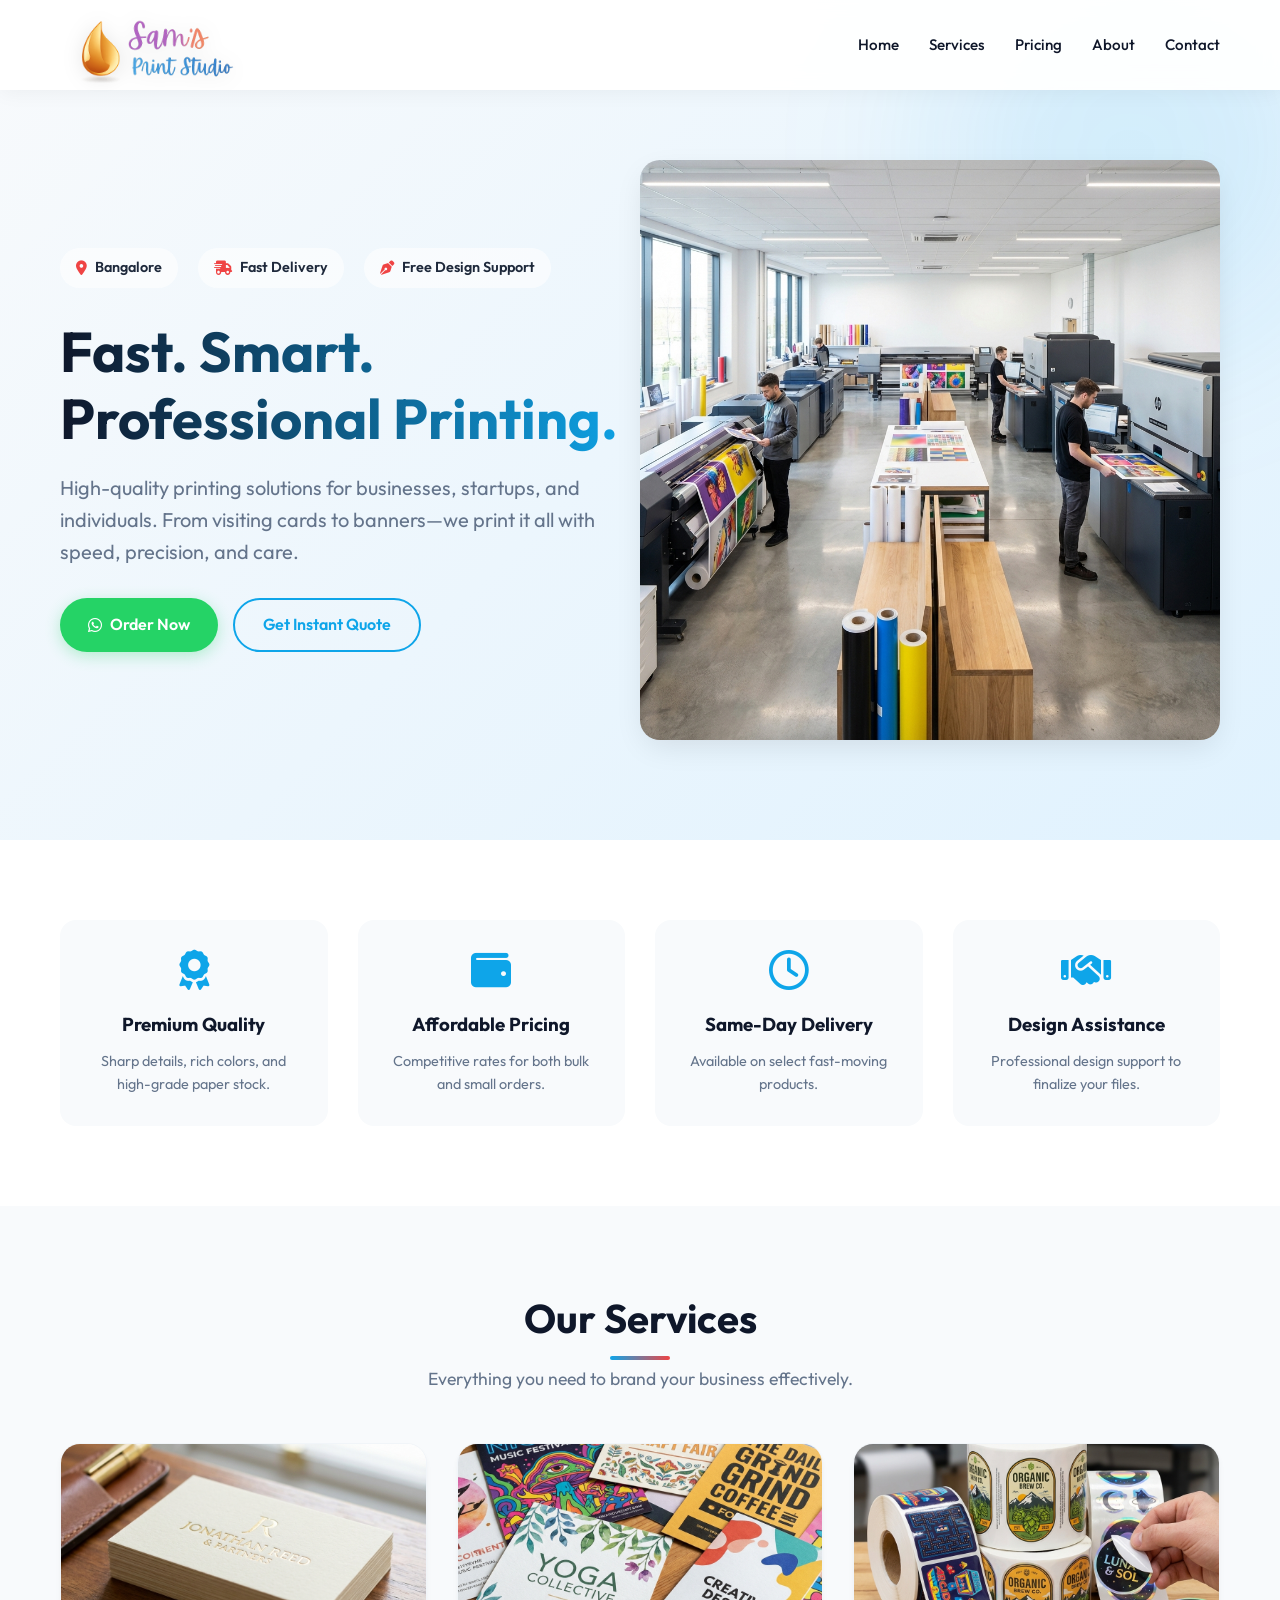
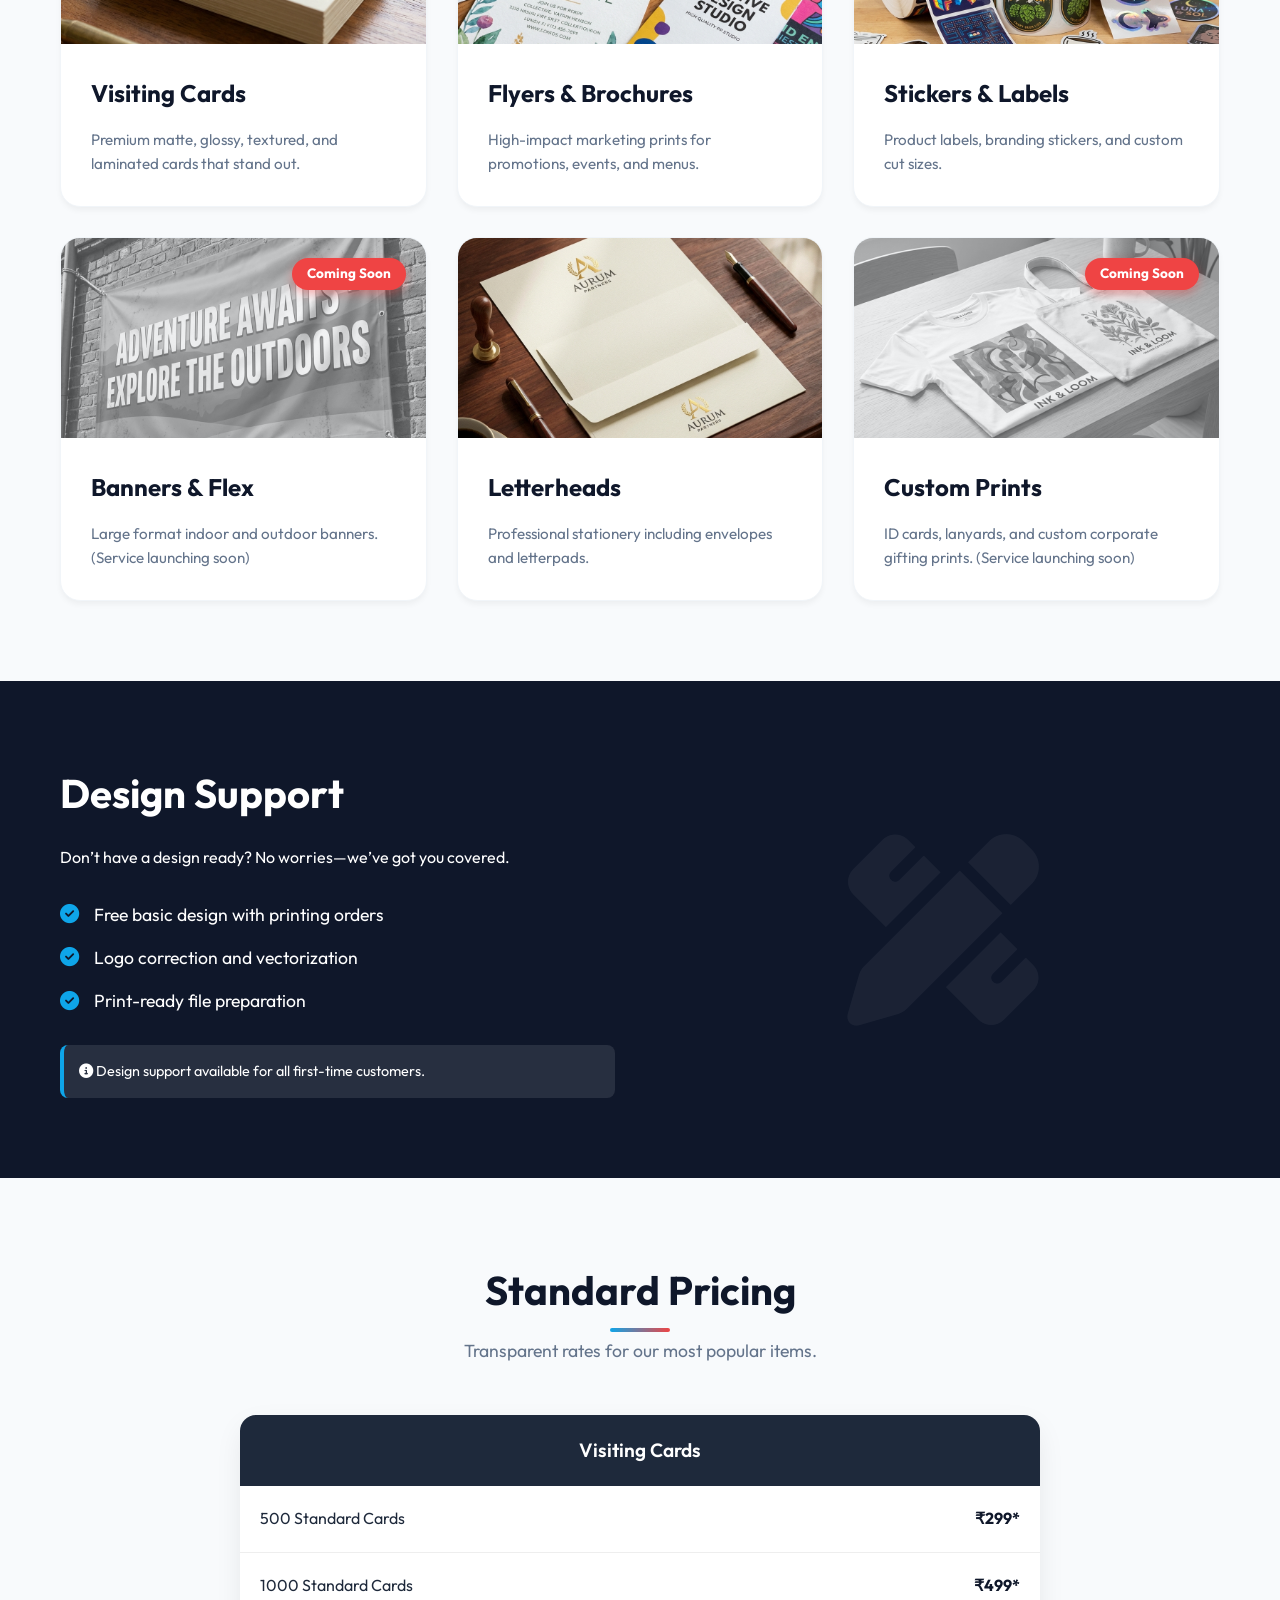
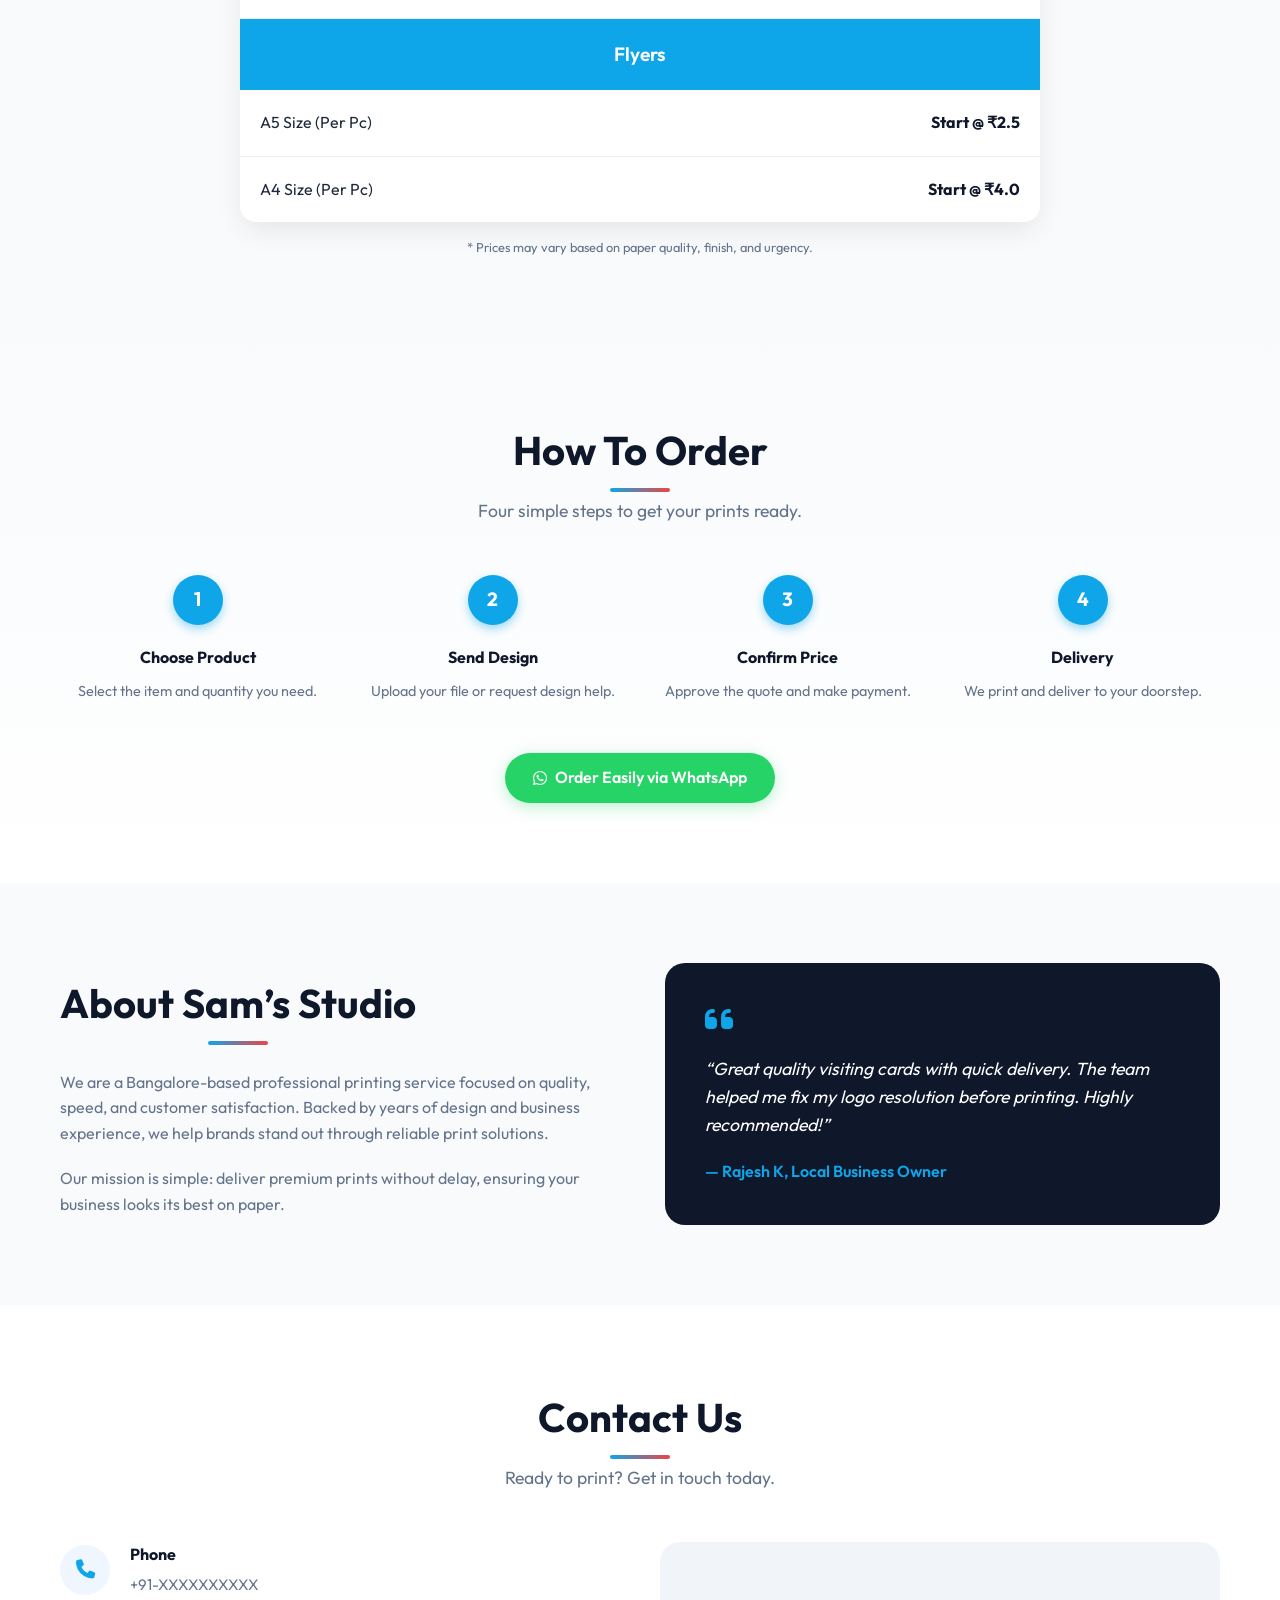
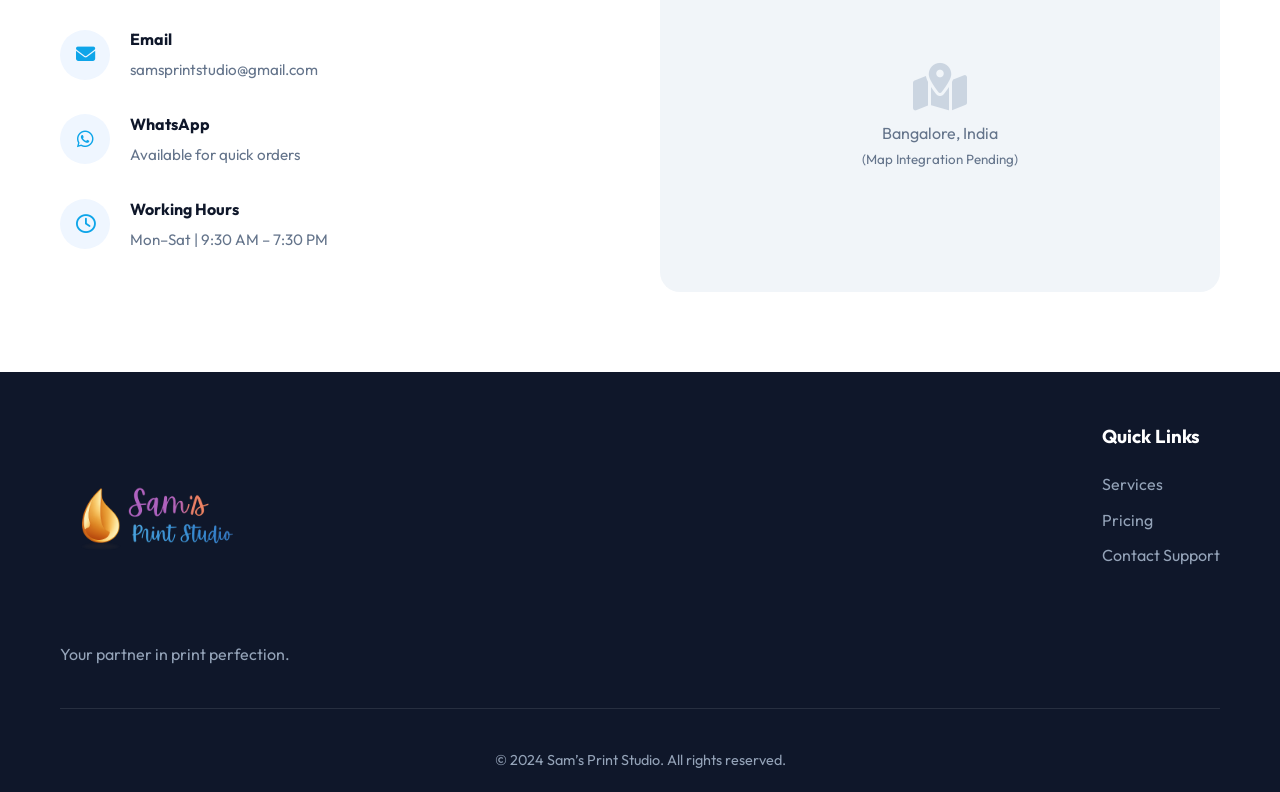
==== index.html @ f48fc070 "Update coming soon services" ====
<!DOCTYPE html>
<html lang="en">

<head>
    <meta charset="UTF-8">
    <meta name="viewport" content="width=device-width, initial-scale=1.0">
    <meta name="description"
        content="Sam’s Print Studio - High-quality printing solutions in Bangalore. Visiting cards, brochures, banners, stickers, and more. Fast delivery and free design support.">
    <meta name="keywords"
        content="Printing services in Bangalore, Visiting card printing Bangalore, Digital printing near me, Custom printing Bangalore, Sam’s Print Studio">
    <meta name="author" content="Sam's Print Studio">
    <title>Sam’s Print Studio | Professional Printing Services in Bangalore</title>

    <!-- Google Fonts -->
    <link rel="preconnect" href="https://fonts.googleapis.com">
    <link rel="preconnect" href="https://fonts.gstatic.com" crossorigin>
    <link href="https://fonts.googleapis.com/css2?family=Outfit:wght@300;400;500;600;700;800&display=swap"
        rel="stylesheet">

    <!-- Font Awesome -->
    <link rel="stylesheet" href="https://cdnjs.cloudflare.com/ajax/libs/font-awesome/6.4.0/css/all.min.css">

    <style>
        :root {
            --primary: #0f172a;
            /* Deep Navy */
            --accent: #0ea5e9;
            /* Bright Blue */
            --accent-hot: #ef4444;
            /* Red/Orange for hot actions */
            --text-dark: #1e293b;
            --text-light: #64748b;
            --bg-light: #f8fafc;
            --bg-white: #ffffff;
            --card-shadow: 0 10px 30px -5px rgba(0, 0, 0, 0.1);
            --transition: all 0.3s ease;
        }

        * {
            margin: 0;
            padding: 0;
            box-sizing: border-box;
            font-family: 'Outfit', sans-serif;
            scroll-behavior: smooth;
        }

        body {
            background-color: var(--bg-light);
            color: var(--text-dark);
            line-height: 1.6;
            overflow-x: hidden;
        }

        a {
            text-decoration: none;
            color: inherit;
        }

        ul {
            list-style: none;
        }

        /* Utilities */
        .container {
            max-width: 1200px;
            margin: 0 auto;
            padding: 0 20px;
        }

        .section-padding {
            padding: 80px 0;
        }

        .section-title {
            text-align: center;
            margin-bottom: 50px;
        }

        .section-title h2 {
            font-size: 2.5rem;
            font-weight: 700;
            color: var(--primary);
            margin-bottom: 15px;
            position: relative;
            display: inline-block;
        }

        .section-title h2::after {
            content: '';
            position: absolute;
            bottom: -10px;
            left: 50%;
            transform: translateX(-50%);
            width: 60px;
            height: 4px;
            background: linear-gradient(90deg, var(--accent), var(--accent-hot));
            border-radius: 2px;
        }

        .section-title p {
            color: var(--text-light);
            font-size: 1.1rem;
            max-width: 600px;
            margin: 0 auto;
        }

        .btn {
            display: inline-block;
            padding: 12px 28px;
            border-radius: 50px;
            font-weight: 600;
            cursor: pointer;
            transition: var(--transition);
            border: none;
            font-size: 1rem;
        }

        .btn-primary {
            background: var(--accent);
            color: white;
            box-shadow: 0 4px 15px rgba(14, 165, 233, 0.3);
        }

        .btn-primary:hover {
            transform: translateY(-2px);
            box-shadow: 0 8px 25px rgba(14, 165, 233, 0.4);
            background: #0284c7;
        }

        .btn-whatsapp {
            background: #25D366;
            color: white;
            box-shadow: 0 4px 15px rgba(37, 211, 102, 0.3);
            display: inline-flex;
            align-items: center;
            gap: 8px;
        }

        .btn-whatsapp:hover {
            transform: translateY(-2px);
            box-shadow: 0 8px 25px rgba(37, 211, 102, 0.4);
            background: #20bd5a;
        }

        .btn-outline {
            border: 2px solid var(--accent);
            color: var(--accent);
            background: transparent;
        }

        .btn-outline:hover {
            background: var(--accent);
            color: white;
        }

        /* Header */
        header {
            background: rgba(255, 255, 255, 0.95);
            backdrop-filter: blur(10px);
            position: fixed;
            top: 0;
            width: 100%;
            z-index: 1000;
            box-shadow: 0 2px 20px rgba(0, 0, 0, 0.05);
            transition: var(--transition);
        }

        nav {
            display: flex;
            justify-content: space-between;
            align-items: center;
            height: 90px;
            padding: 0;
            position: relative;
        }

        .logo {
            display: flex;
            align-items: center;
            gap: 8px;
            position: relative;
            width: 300px;
            /* Reserve space for the large logo */
            height: 200%;
        }

        .logo img {
            height: 200px;
            width: auto;
            position: absolute;
            top: 0;
            left: 0;
            filter: drop-shadow(0 2px 10px rgba(0, 0, 0, 0.1));
        }

        .nav-links {
            display: flex;
            gap: 30px;
        }

        .nav-links a {
            font-weight: 500;
            color: var(--primary);
            transition: var(--transition);
            font-size: 0.95rem;
        }

        .nav-links a:hover {
            color: var(--accent);
        }

        .mobile-toggle {
            display: none;
            font-size: 1.5rem;
            color: var(--primary);
            cursor: pointer;
        }

        /* Hero Section */
        .hero {
            padding: 160px 0 100px;
            background: linear-gradient(135deg, #f8fafc 0%, #e0f2fe 100%);
            position: relative;
            overflow: hidden;
        }

        .hero::before {
            content: '';
            position: absolute;
            top: -50px;
            right: -50px;
            width: 400px;
            height: 400px;
            background: rgba(14, 165, 233, 0.1);
            border-radius: 50%;
            filter: blur(80px);
            z-index: 0;
        }

        .hero-content {
            display: flex;
            align-items: center;
            justify-content: space-between;
            position: relative;
            z-index: 1;
        }

        .hero-text {
            flex: 1;
            max-width: 600px;
        }

        .hero h1 {
            font-size: 3.5rem;
            line-height: 1.2;
            margin-bottom: 20px;
            background: linear-gradient(90deg, var(--primary), var(--accent));
            background-clip: text;
            -webkit-background-clip: text;
            -webkit-text-fill-color: transparent;
        }

        .hero p {
            font-size: 1.25rem;
            color: var(--text-light);
            margin-bottom: 30px;
        }

        .info-strip {
            display: flex;
            gap: 20px;
            margin-bottom: 30px;
            flex-wrap: wrap;
        }

        .info-item {
            display: flex;
            align-items: center;
            gap: 8px;
            font-size: 0.9rem;
            font-weight: 600;
            color: var(--text-dark);
            background: rgba(255, 255, 255, 0.6);
            padding: 8px 16px;
            border-radius: 20px;
        }

        .info-item i {
            color: var(--accent-hot);
        }

        .hero-buttons {
            display: flex;
            gap: 15px;
            flex-wrap: wrap;
        }

        .hero-image {
            flex: 1;
            display: flex;
            justify-content: center;
            position: relative;
        }

        .hero-img-fluid {
            max-width: 100%;
            height: auto;
            border-radius: 20px;
            box-shadow: var(--card-shadow);
        }



        /* Why Choose Us */
        .features {
            background: var(--bg-white);
        }

        .features-grid {
            display: flex;
            justify-content: space-around;
            flex-wrap: wrap;
            gap: 30px;
            text-align: center;
        }

        .feature-item {
            flex: 1;
            min-width: 200px;
            padding: 30px;
            border-radius: 16px;
            background: var(--bg-light);
            transition: var(--transition);
        }

        .feature-item:hover {
            transform: translateY(-5px);
            box-shadow: var(--card-shadow);
            background: white;
        }

        .feature-icon {
            font-size: 2.5rem;
            color: var(--accent);
            margin-bottom: 20px;
        }

        .feature-item h3 {
            margin-bottom: 10px;
            color: var(--primary);
        }

        .feature-item p {
            font-size: 0.9rem;
            color: var(--text-light);
        }

        /* Services */
        .services-grid {
            display: grid;
            grid-template-columns: repeat(auto-fit, minmax(300px, 1fr));
            gap: 30px;
        }

        .service-card {
            background: var(--bg-white);
            border-radius: 20px;
            overflow: hidden;
            box-shadow: 0 4px 6px -1px rgba(0, 0, 0, 0.05);
            transition: var(--transition);
            border: 1px solid #f1f5f9;
            height: 100%;
            display: flex;
            flex-direction: column;
            position: relative;
        }

        .coming-soon-badge {
            position: absolute;
            top: 20px;
            right: 20px;
            background: var(--accent-hot);
            color: white;
            padding: 5px 15px;
            border-radius: 20px;
            font-size: 0.85rem;
            font-weight: 700;
            z-index: 10;
            box-shadow: 0 4px 10px rgba(239, 68, 68, 0.4);
        }

        .service-card:hover {
            transform: translateY(-10px);
            box-shadow: var(--card-shadow);
            border-color: var(--accent);
        }

        .service-icon-box {
            height: 200px;
            /* Increased height for images */
            background: #f1f5f9;
            overflow: hidden;
            position: relative;
        }

        .service-icon-box img {
            width: 100%;
            height: 100%;
            object-fit: cover;
            transition: transform 0.5s ease;
        }

        .service-card:hover .service-icon-box img {
            transform: scale(1.1);
        }

        .service-icon-box::after {
            display: none;
        }

        .service-content {
            padding: 30px;
            flex-grow: 1;
        }

        .service-content h3 {
            font-size: 1.5rem;
            margin-bottom: 15px;
            color: var(--primary);
        }

        .service-content p {
            color: var(--text-light);
            font-size: 0.95rem;
        }

        /* Design Support */
        .design-support {
            background: var(--primary);
            color: white;
            position: relative;
            overflow: hidden;
        }

        .design-wrapper {
            display: flex;
            align-items: center;
            gap: 50px;
            position: relative;
            z-index: 1;
        }

        .design-text {
            flex: 1;
        }

        .design-text h2 {
            font-size: 2.5rem;
            margin-bottom: 20px;
        }

        .design-bullets {
            margin: 30px 0;
        }

        .design-bullets li {
            margin-bottom: 15px;
            display: flex;
            align-items: center;
            gap: 15px;
            font-size: 1.1rem;
        }

        .design-bullets i {
            color: var(--accent);
            font-size: 1.2rem;
        }

        .design-note {
            background: rgba(255, 255, 255, 0.1);
            padding: 15px;
            border-radius: 8px;
            font-size: 0.9rem;
            border-left: 4px solid var(--accent);
        }

        .design-visual {
            flex: 1;
            text-align: center;
        }

        .design-visual i {
            font-size: 12rem;
            color: rgba(255, 255, 255, 0.05);
        }

        /* Pricing */
        .pricing-table {
            background: var(--bg-white);
            border-radius: 16px;
            box-shadow: var(--card-shadow);
            overflow: hidden;
            max-width: 800px;
            margin: 0 auto;
        }

        .pricing-header {
            background: var(--text-dark);
            color: white;
            padding: 20px;
            text-align: center;
            font-size: 1.2rem;
            font-weight: 600;
        }

        .pricing-row {
            display: flex;
            justify-content: space-between;
            padding: 20px;
            border-bottom: 1px solid #eee;
            align-items: center;
        }

        .pricing-row:last-child {
            border-bottom: none;
        }

        .pricing-row:hover {
            background-color: #f8fafc;
        }

        .price-tag {
            font-weight: 700;
            color: var(--primary);
        }

        .price-disclaimer {
            text-align: center;
            margin-top: 15px;
            font-size: 0.8rem;
            color: var(--text-light);
        }

        /* Steps */
        .steps {
            background: linear-gradient(180deg, #f8fafc 0%, #ffffff 100%);
        }

        .steps-container {
            display: flex;
            justify-content: space-between;
            align-items: flex-start;
            flex-wrap: wrap;
            gap: 20px;
            position: relative;
        }

        .step-item {
            flex: 1;
            text-align: center;
            position: relative;
            z-index: 1;
            min-width: 220px;
        }

        .step-num {
            width: 50px;
            height: 50px;
            background: var(--accent);
            color: white;
            border-radius: 50%;
            display: flex;
            align-items: center;
            justify-content: center;
            font-size: 1.2rem;
            font-weight: 700;
            margin: 0 auto 20px;
            box-shadow: 0 4px 10px rgba(14, 165, 233, 0.4);
        }

        .step-item h4 {
            margin-bottom: 10px;
            color: var(--primary);
        }

        .step-item p {
            font-size: 0.9rem;
            color: var(--text-light);
        }

        /* About & Testimonials */
        .about-wrap {
            display: grid;
            grid-template-columns: 1fr 1fr;
            gap: 50px;
            align-items: center;
        }

        .testimonial-box {
            background: var(--primary);
            color: white;
            padding: 40px;
            border-radius: 20px;
            position: relative;
        }

        .testimonial-box i {
            font-size: 2rem;
            color: var(--accent);
            margin-bottom: 20px;
        }

        .quote-text {
            font-size: 1.1rem;
            font-style: italic;
            margin-bottom: 20px;
        }

        .author {
            font-weight: 600;
            color: var(--accent);
        }

        /* Contact */
        .contact {
            background: #fff;
        }

        .contact-content {
            display: flex;
            flex-wrap: wrap;
            gap: 40px;
        }

        .contact-info {
            flex: 1;
            min-width: 300px;
        }

        .info-row {
            display: flex;
            align-items: center;
            gap: 20px;
            margin-bottom: 30px;
        }

        .c-icon {
            width: 50px;
            height: 50px;
            background: #eff6ff;
            color: var(--accent);
            border-radius: 50%;
            display: flex;
            align-items: center;
            justify-content: center;
            font-size: 1.2rem;
        }

        .c-text h4 {
            color: var(--primary);
            margin-bottom: 5px;
        }

        .c-text p {
            color: var(--text-light);
            font-size: 0.95rem;
        }

        .contact-map {
            flex: 1;
            min-width: 300px;
            height: 350px;
            background: #f1f5f9;
            border-radius: 20px;
            overflow: hidden;
            display: flex;
            align-items: center;
            justify-content: center;
            color: var(--text-light);
        }

        /* Footer */
        footer {
            background: var(--primary);
            color: #94a3b8;
            padding: 50px 0 20px;
        }

        .footer-content {
            display: flex;
            justify-content: space-between;
            flex-wrap: wrap;
            gap: 40px;
            margin-bottom: 40px;
            border-bottom: 1px solid rgba(255, 255, 255, 0.1);
            padding-bottom: 40px;
        }

        .footer-brand h2 {
            color: white;
            margin-bottom: 10px;
        }

        .footer-links h3 {
            color: white;
            margin-bottom: 20px;
        }

        .footer-links ul li {
            margin-bottom: 10px;
        }

        .footer-links ul li a:hover {
            color: var(--accent);
        }

        .copyright {
            text-align: center;
            font-size: 0.9rem;
        }

        .seo-hidden {
            display: none;
        }

        .footer-logo {
            height: 200px;
            width: auto;
            display: block;
        }

        .reveal {
            opacity: 0;
            transform: translateY(30px);
            transition: all 0.6s ease-out;
        }

        .reveal.active {
            opacity: 1;
            transform: translateY(0);
        }

        /* Responsive */
        @media (max-width: 768px) {
            .hero h1 {
                font-size: 2.5rem;
            }

            .hero-content {
                flex-direction: column-reverse;
                gap: 40px;
            }

            .hero-image {
                display: block;
                margin-bottom: 30px;
            }

            .hero-img-fluid {
                width: 100%;
            }

            /* Mobile adjustments for large logo */
            nav {
                height: 70px;
            }

            .logo {
                width: auto;
            }

            .logo img {
                height: 80px;
                position: relative;
                top: 0;
            }

            .nav-links {
                display: none;
                position: absolute;
                top: 70px;
                left: 0;
                width: 100%;
                background: white;
                flex-direction: column;
                padding: 20px;
                box-shadow: 0 10px 10px rgba(0, 0, 0, 0.05);
                text-align: center;
            }

            .nav-links.active {
                display: flex;
            }

            .mobile-toggle {
                display: block;
            }

            .design-wrapper {
                flex-direction: column;
            }

            .about-wrap {
                grid-template-columns: 1fr;
            }

            .steps-container {
                flex-direction: column;
                gap: 40px;
            }

            .step-item::after {
                display: none;
            }
        }
    </style>
</head>

<body>

    <!-- Header -->
    <header>
        <div class="container">
            <nav>
                <a href="#" class="logo">
                    <img src="logo.png" alt="Sam’s Print Studio">
                </a>
                <div class="nav-links" id="navLinks">
                    <a href="#home">Home</a>
                    <a href="#services">Services</a>
                    <a href="#pricing">Pricing</a>
                    <a href="#about">About</a>
                    <a href="#contact">Contact</a>
                </div>
                <div class="mobile-toggle" id="mobileMenuBtn">
                    <i class="fa-solid fa-bars"></i>
                </div>
            </nav>
        </div>
    </header>

    <!-- Hero Section -->
    <section class="hero" id="home">
        <div class="container">
            <div class="hero-content">
                <div class="hero-text">
                    <div class="info-strip">
                        <div class="info-item"><i class="fa-solid fa-location-dot"></i> Bangalore</div>
                        <div class="info-item"><i class="fa-solid fa-truck-fast"></i> Fast Delivery</div>
                        <div class="info-item"><i class="fa-solid fa-pen-nib"></i> Free Design Support</div>
                    </div>
                    <h1>Fast. Smart. <br>Professional Printing.</h1>
                    <p>High-quality printing solutions for businesses, startups, and individuals. From visiting cards to
                        banners—we print it all with speed, precision, and care.</p>
                    <div class="hero-buttons">
                        <a href="https://wa.me/91XXXXXXXXXX" class="btn btn-whatsapp" target="_blank">
                            <i class="fa-brands fa-whatsapp"></i> Order Now
                        </a>
                        <a href="#contact" class="btn btn-outline">Get Instant Quote</a>
                    </div>
                </div>
                <!-- Visual Decoration for Design Appeal -->
                <div class="hero-image">
                    <img src="images/hero-printing-studio.png" alt="Sam's Printing Studio" class="hero-img-fluid">
                </div>
            </div>
        </div>
    </section>

    <!-- Why Choose Us -->
    <section class="section-padding features">
        <div class="container">
            <div class="features-grid">
                <div class="feature-item reveal">
                    <i class="fa-solid fa-award feature-icon"></i>
                    <h3>Premium Quality</h3>
                    <p>Sharp details, rich colors, and high-grade paper stock.</p>
                </div>
                <div class="feature-item reveal">
                    <i class="fa-solid fa-wallet feature-icon"></i>
                    <h3>Affordable Pricing</h3>
                    <p>Competitive rates for both bulk and small orders.</p>
                </div>
                <div class="feature-item reveal">
                    <i class="fa-regular fa-clock feature-icon"></i>
                    <h3>Same-Day Delivery</h3>
                    <p>Available on select fast-moving products.</p>
                </div>
                <div class="feature-item reveal">
                    <i class="fa-solid fa-handshake feature-icon"></i>
                    <h3>Design Assistance</h3>
                    <p>Professional design support to finalize your files.</p>
                </div>
            </div>
        </div>
    </section>

    <!-- Services Section -->
    <section class="section-padding" id="services">
        <div class="container">
            <div class="section-title reveal">
                <h2>Our Services</h2>
                <p>Everything you need to brand your business effectively.</p>
            </div>

            <div class="services-grid">
                <!-- Card 1 -->
                <div class="service-card reveal">
                    <div class="service-icon-box">
                        <img src="images/visiting-cards.png" alt="Visiting Cards">
                    </div>
                    <div class="service-content">
                        <h3>Visiting Cards</h3>
                        <p>Premium matte, glossy, textured, and laminated cards that stand out.</p>
                    </div>
                </div>

                <!-- Card 2 -->
                <div class="service-card reveal">
                    <div class="service-icon-box">
                        <img src="images/flyers.png" alt="Flyers & Brochures">
                    </div>
                    <div class="service-content">
                        <h3>Flyers & Brochures</h3>
                        <p>High-impact marketing prints for promotions, events, and menus.</p>
                    </div>
                </div>

                <!-- Card 3 -->
                <div class="service-card reveal">
                    <div class="service-icon-box">
                        <img src="images/stickers.png" alt="Stickers & Labels">
                    </div>
                    <div class="service-content">
                        <h3>Stickers & Labels</h3>
                        <p>Product labels, branding stickers, and custom cut sizes.</p>
                    </div>
                </div>

                <!-- Card 4 -->
                <div class="service-card reveal">
                    <div class="coming-soon-badge">Coming Soon</div>
                    <div class="service-icon-box">
                        <img src="images/banners.png" alt="Banners & Flex"
                            style="filter: grayscale(100%); opacity: 0.7;">
                    </div>
                    <div class="service-content">
                        <h3>Banners & Flex</h3>
                        <p>Large format indoor and outdoor banners. (Service launching soon)</p>
                    </div>
                </div>

                <!-- Card 5 -->
                <div class="service-card reveal">
                    <div class="service-icon-box">
                        <img src="images/letterheads.png" alt="Letterheads">
                    </div>
                    <div class="service-content">
                        <h3>Letterheads</h3>
                        <p>Professional stationery including envelopes and letterpads.</p>
                    </div>
                </div>

                <!-- Card 6 -->
                <div class="service-card reveal">
                    <div class="coming-soon-badge">Coming Soon</div>
                    <div class="service-icon-box">
                        <img src="images/fabric-print.png" alt="Custom Prints"
                            style="filter: grayscale(100%); opacity: 0.7;">
                    </div>
                    <div class="service-content">
                        <h3>Custom Prints</h3>
                        <p>ID cards, lanyards, and custom corporate gifting prints. (Service launching soon)</p>
                    </div>
                </div>
            </div>
        </div>
    </section>

    <!-- Design Support -->
    <section class="section-padding design-support">
        <div class="container">
            <div class="design-wrapper">
                <div class="design-text reveal">
                    <h2>Design Support</h2>
                    <p>Don’t have a design ready? No worries—we’ve got you covered.</p>
                    <ul class="design-bullets">
                        <li><i class="fa-solid fa-check-circle"></i> Free basic design with printing orders</li>
                        <li><i class="fa-solid fa-check-circle"></i> Logo correction and vectorization</li>
                        <li><i class="fa-solid fa-check-circle"></i> Print-ready file preparation</li>
                    </ul>
                    <div class="design-note">
                        <i class="fa-solid fa-info-circle"></i> Design support available for all first-time customers.
                    </div>
                </div>
                <div class="design-visual reveal">
                    <i class="fa-solid fa-pen-ruler"></i>
                </div>
            </div>
        </div>
    </section>

    <!-- Pricing Section -->
    <section class="section-padding" id="pricing">
        <div class="container">
            <div class="section-title reveal">
                <h2>Standard Pricing</h2>
                <p>Transparent rates for our most popular items.</p>
            </div>

            <div class="pricing-table reveal">
                <div class="pricing-header">Visiting Cards</div>
                <div class="pricing-row">
                    <span>500 Standard Cards</span>
                    <span class="price-tag">₹299*</span>
                </div>
                <div class="pricing-row">
                    <span>1000 Standard Cards</span>
                    <span class="price-tag">₹499*</span>
                </div>

                <div class="pricing-header" style="background:var(--accent); margin-top:0;">Flyers</div>
                <div class="pricing-row">
                    <span>A5 Size (Per Pc)</span>
                    <span class="price-tag">Start @ ₹2.5</span>
                </div>
                <div class="pricing-row">
                    <span>A4 Size (Per Pc)</span>
                    <span class="price-tag">Start @ ₹4.0</span>
                </div>
            </div>
            <p class="price-disclaimer">* Prices may vary based on paper quality, finish, and urgency.</p>
        </div>
    </section>

    <!-- How it works -->
    <section class="section-padding steps">
        <div class="container">
            <div class="section-title reveal">
                <h2>How To Order</h2>
                <p>Four simple steps to get your prints ready.</p>
            </div>
            <div class="steps-container">
                <div class="step-item reveal">
                    <div class="step-num">1</div>
                    <h4>Choose Product</h4>
                    <p>Select the item and quantity you need.</p>
                </div>
                <div class="step-item reveal">
                    <div class="step-num">2</div>
                    <h4>Send Design</h4>
                    <p>Upload your file or request design help.</p>
                </div>
                <div class="step-item reveal">
                    <div class="step-num">3</div>
                    <h4>Confirm Price</h4>
                    <p>Approve the quote and make payment.</p>
                </div>
                <div class="step-item reveal">
                    <div class="step-num">4</div>
                    <h4>Delivery</h4>
                    <p>We print and deliver to your doorstep.</p>
                </div>
            </div>
            <div style="text-align: center; margin-top: 50px;">
                <a href="https://wa.me/91XXXXXXXXXX" class="btn btn-whatsapp reveal">
                    <i class="fa-brands fa-whatsapp"></i> Order Easily via WhatsApp
                </a>
            </div>
        </div>
    </section>

    <!-- About & Testimonial -->
    <section class="section-padding" id="about">
        <div class="container">
            <div class="about-wrap">
                <div class="about-text reveal">
                    <div class="section-title" style="text-align: left; margin-bottom: 20px;">
                        <h2>About Sam’s Studio</h2>
                    </div>
                    <p style="margin-bottom: 20px; color: var(--text-light);">
                        We are a Bangalore-based professional printing service focused on quality, speed, and customer
                        satisfaction.
                        Backed by years of design and business experience, we help brands stand out through reliable
                        print solutions.
                    </p>
                    <p style="color: var(--text-light);">
                        Our mission is simple: deliver premium prints without delay, ensuring your business looks its
                        best on paper.
                    </p>
                </div>
                <div class="testimonial-box reveal">
                    <i class="fa-solid fa-quote-left"></i>
                    <p class="quote-text">
                        “Great quality visiting cards with quick delivery. The team helped me fix my logo resolution
                        before printing. Highly recommended!”
                    </p>
                    <div class="author">— Rajesh K, Local Business Owner</div>
                </div>
            </div>
        </div>
    </section>

    <!-- Contact -->
    <section class="section-padding contact" id="contact">
        <div class="container">
            <div class="section-title reveal">
                <h2>Contact Us</h2>
                <p>Ready to print? Get in touch today.</p>
            </div>

            <div class="contact-content">
                <div class="contact-info reveal">
                    <div class="info-row">
                        <div class="c-icon"><i class="fa-solid fa-phone"></i></div>
                        <div class="c-text">
                            <h4>Phone</h4>
                            <p>+91-XXXXXXXXXX</p>
                        </div>
                    </div>
                    <div class="info-row">
                        <div class="c-icon"><i class="fa-solid fa-envelope"></i></div>
                        <div class="c-text">
                            <h4>Email</h4>
                            <p>samsprintstudio@gmail.com</p>
                        </div>
                    </div>
                    <div class="info-row">
                        <div class="c-icon"><i class="fa-brands fa-whatsapp"></i></div>
                        <div class="c-text">
                            <h4>WhatsApp</h4>
                            <p>Available for quick orders</p>
                        </div>
                    </div>
                    <div class="info-row">
                        <div class="c-icon"><i class="fa-regular fa-clock"></i></div>
                        <div class="c-text">
                            <h4>Working Hours</h4>
                            <p>Mon–Sat | 9:30 AM – 7:30 PM</p>
                        </div>
                    </div>
                </div>

                <!-- Google Map Placeholder -->
                <div class="contact-map reveal">
                    <div style="text-align: center;">
                        <i class="fa-solid fa-map-location-dot"
                            style="font-size: 3rem; color: #cbd5e1; margin-bottom: 10px;"></i>
                        <p>Bangalore, India</p>
                        <small>(Map Integration Pending)</small>
                    </div>
                </div>
            </div>
        </div>
    </section>

    <!-- Footer -->
    <footer>
        <div class="container">
            <div class="footer-content">
                <div class="footer-brand">
                    <img src="logo.png" alt="Sam’s Print Studio" class="footer-logo">
                    <p style="margin-top: 20px;">Your partner in print perfection.</p>
                </div>
                <div class="footer-links">
                    <h3>Quick Links</h3>
                    <ul>
                        <li><a href="#services">Services</a></li>
                        <li><a href="#pricing">Pricing</a></li>
                        <li><a href="#contact">Contact Support</a></li>
                    </ul>
                </div>
            </div>
            <div class="copyright">
                <p>&copy; 2024 Sam’s Print Studio. All rights reserved.</p>
            </div>
        </div>
        <!-- SEO Keywords Hidden -->
        <div class="seo-hidden">
            Printing services in Bangalore, Visiting card printing Bangalore, Digital printing near me, Custom printing
            Bangalore.
        </div>
    </footer>

    <script>
        // Mobile Navigation Toggle
        const mobileBtn = document.getElementById('mobileMenuBtn');
        const navLinks = document.getElementById('navLinks');

        mobileBtn.addEventListener('click', () => {
            navLinks.classList.toggle('active');
            const icon = mobileBtn.querySelector('i');
            if (navLinks.classList.contains('active')) {
                icon.classList.remove('fa-bars');
                icon.classList.add('fa-xmark');
            } else {
                icon.classList.remove('fa-xmark');
                icon.classList.add('fa-bars');
            }
        });

        // Close mobile menu when clicking a link
        document.querySelectorAll('.nav-links a').forEach(link => {
            link.addEventListener('click', () => {
                navLinks.classList.remove('active');
                mobileBtn.querySelector('i').classList.remove('fa-xmark');
                mobileBtn.querySelector('i').classList.add('fa-bars');
            });
        });

        // Scroll Reveal Animation
        function reveal() {
            var reveals = document.querySelectorAll(".reveal");
            for (var i = 0; i < reveals.length; i++) {
                var windowHeight = window.innerHeight;
                var elementTop = reveals[i].getBoundingClientRect().top;
                var elementVisible = 150;
                if (elementTop < windowHeight - elementVisible) {
                    reveals[i].classList.add("active");
                }
            }
        }

        window.addEventListener("scroll", reveal);
        // Trigger once on load
        reveal();
    </script>
</body>

</html>
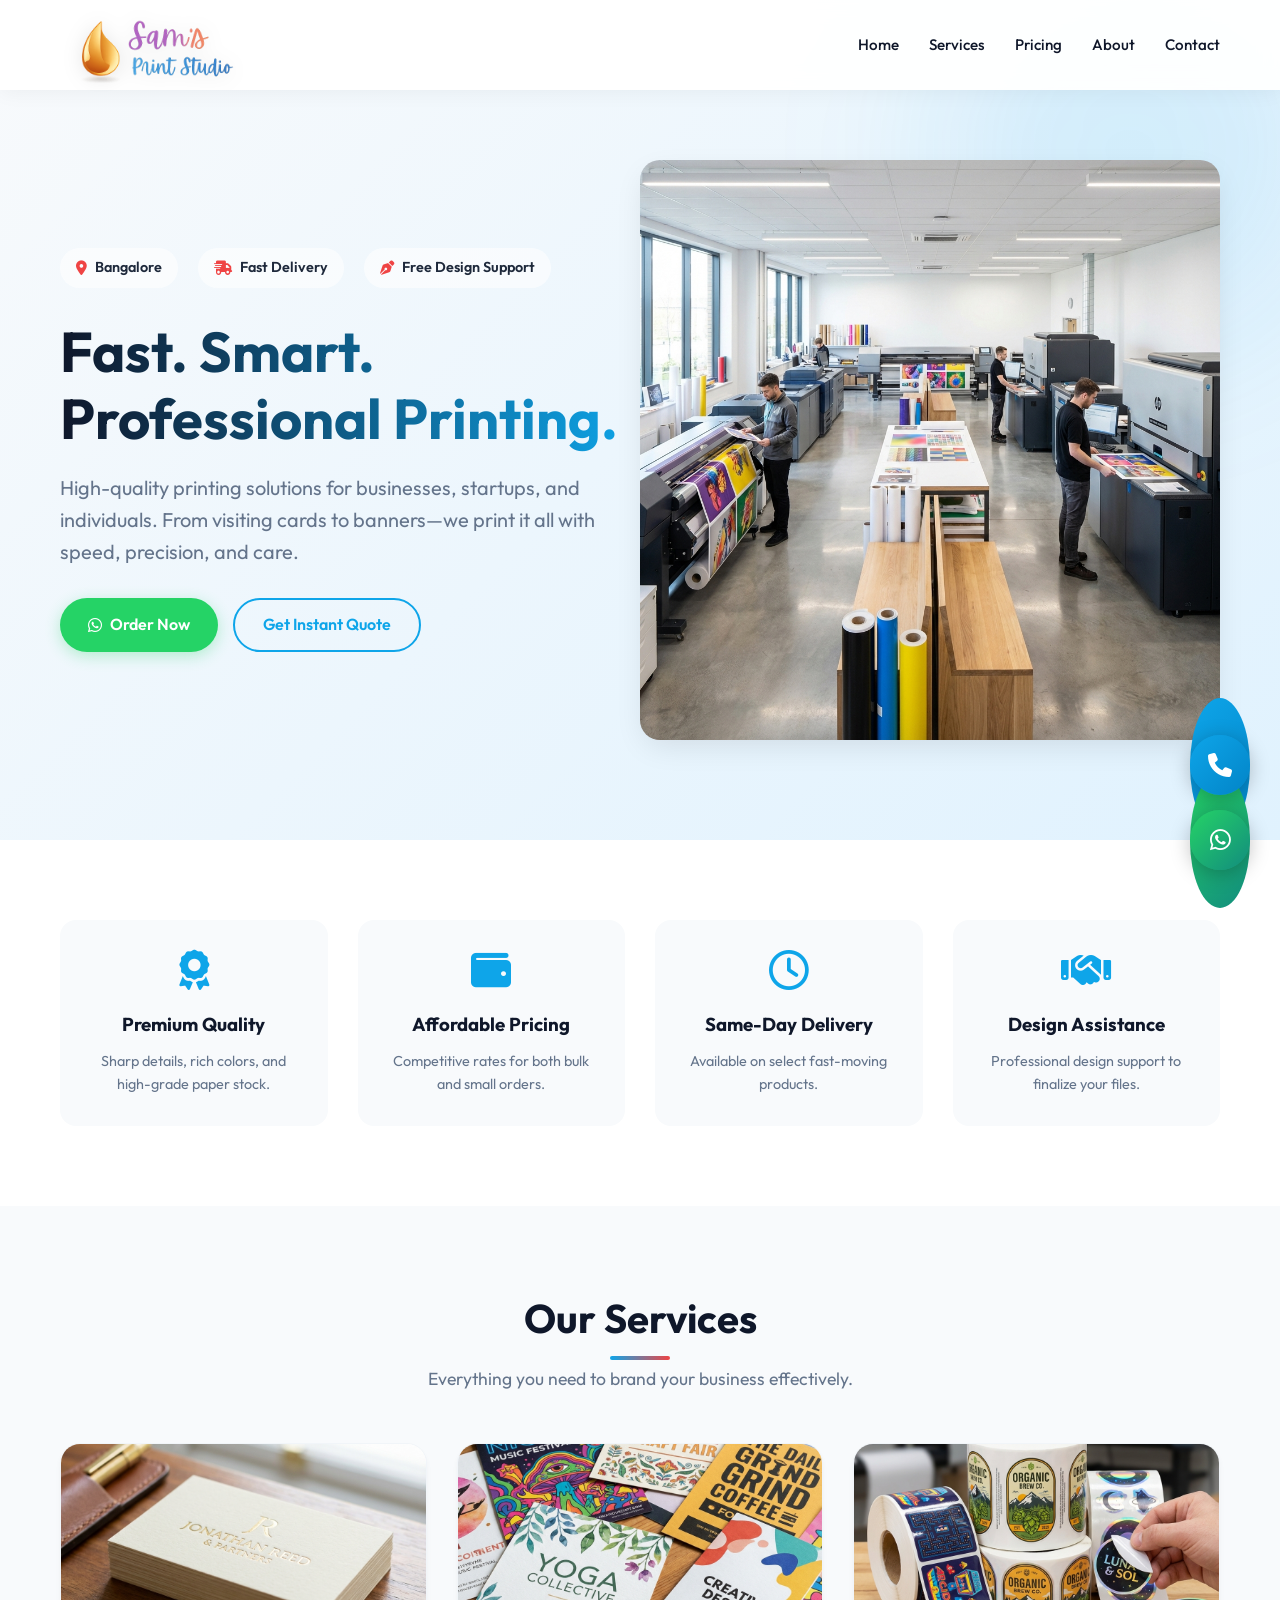
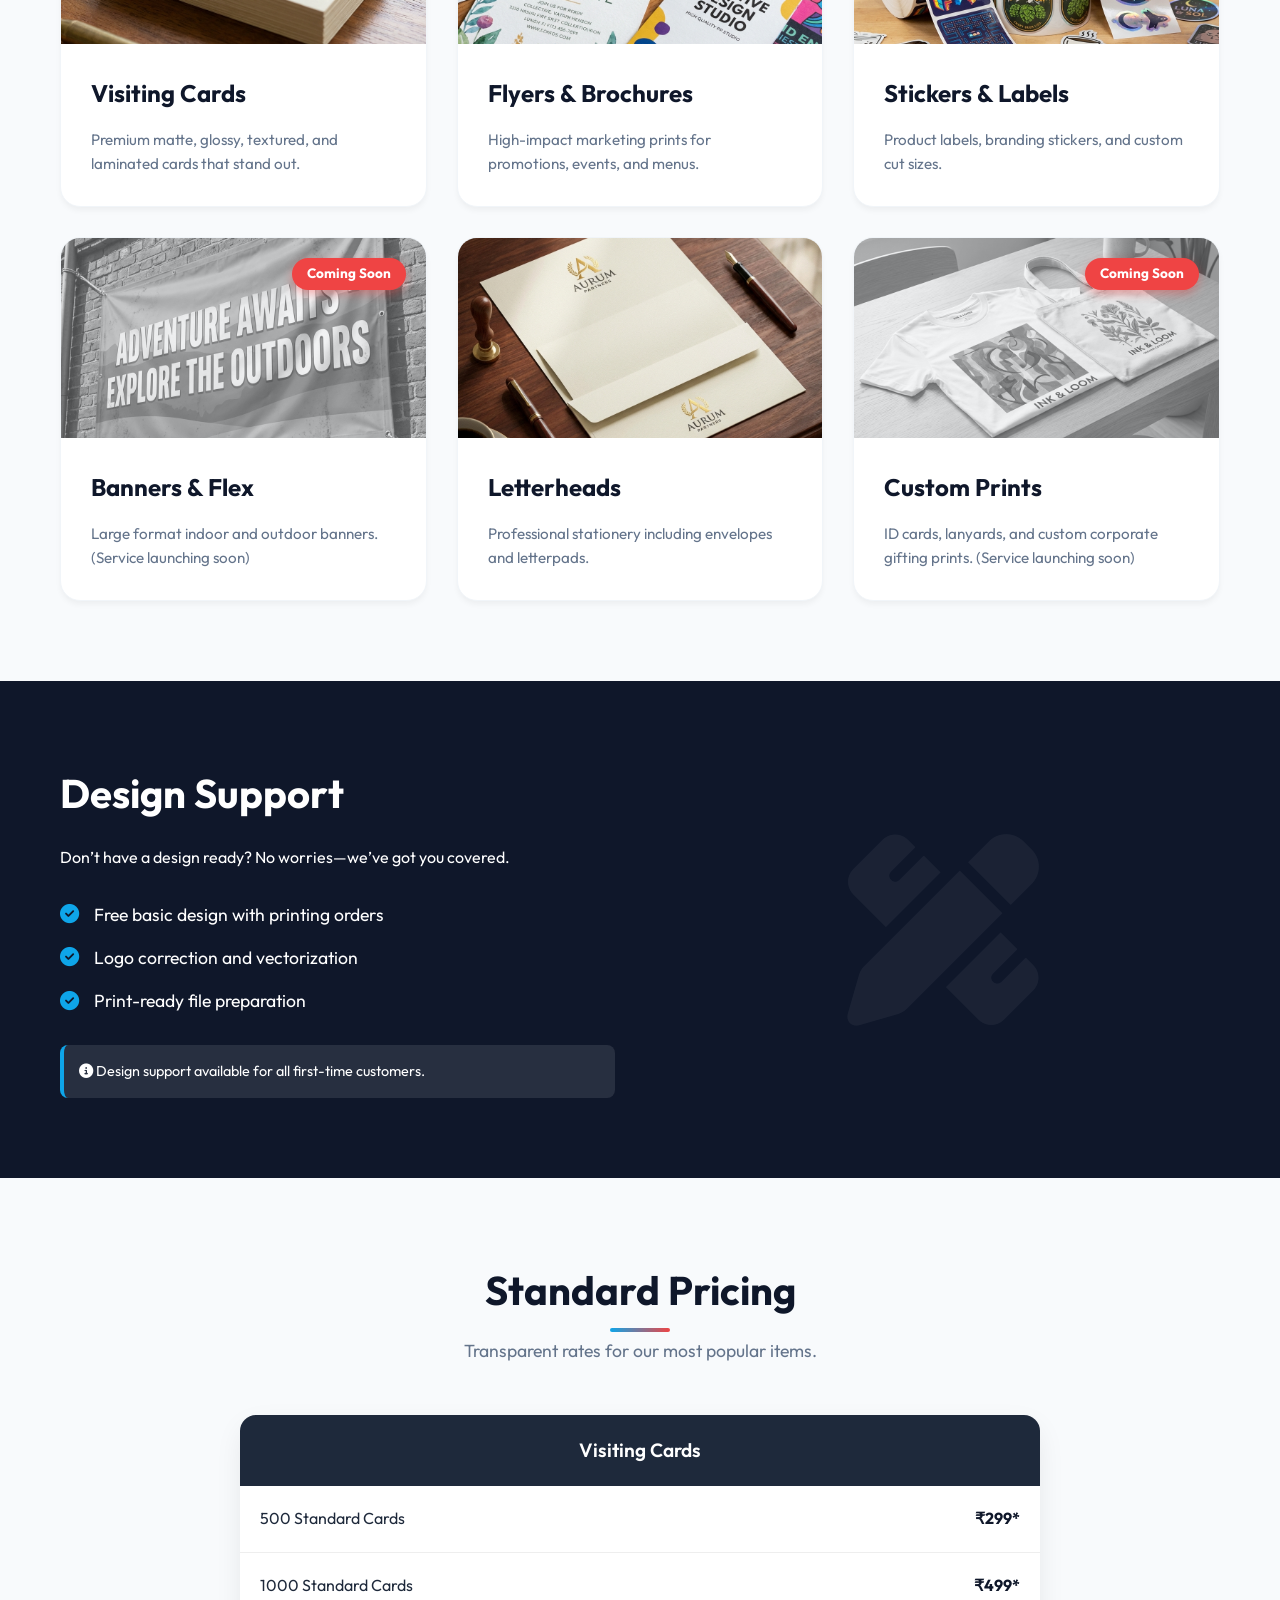
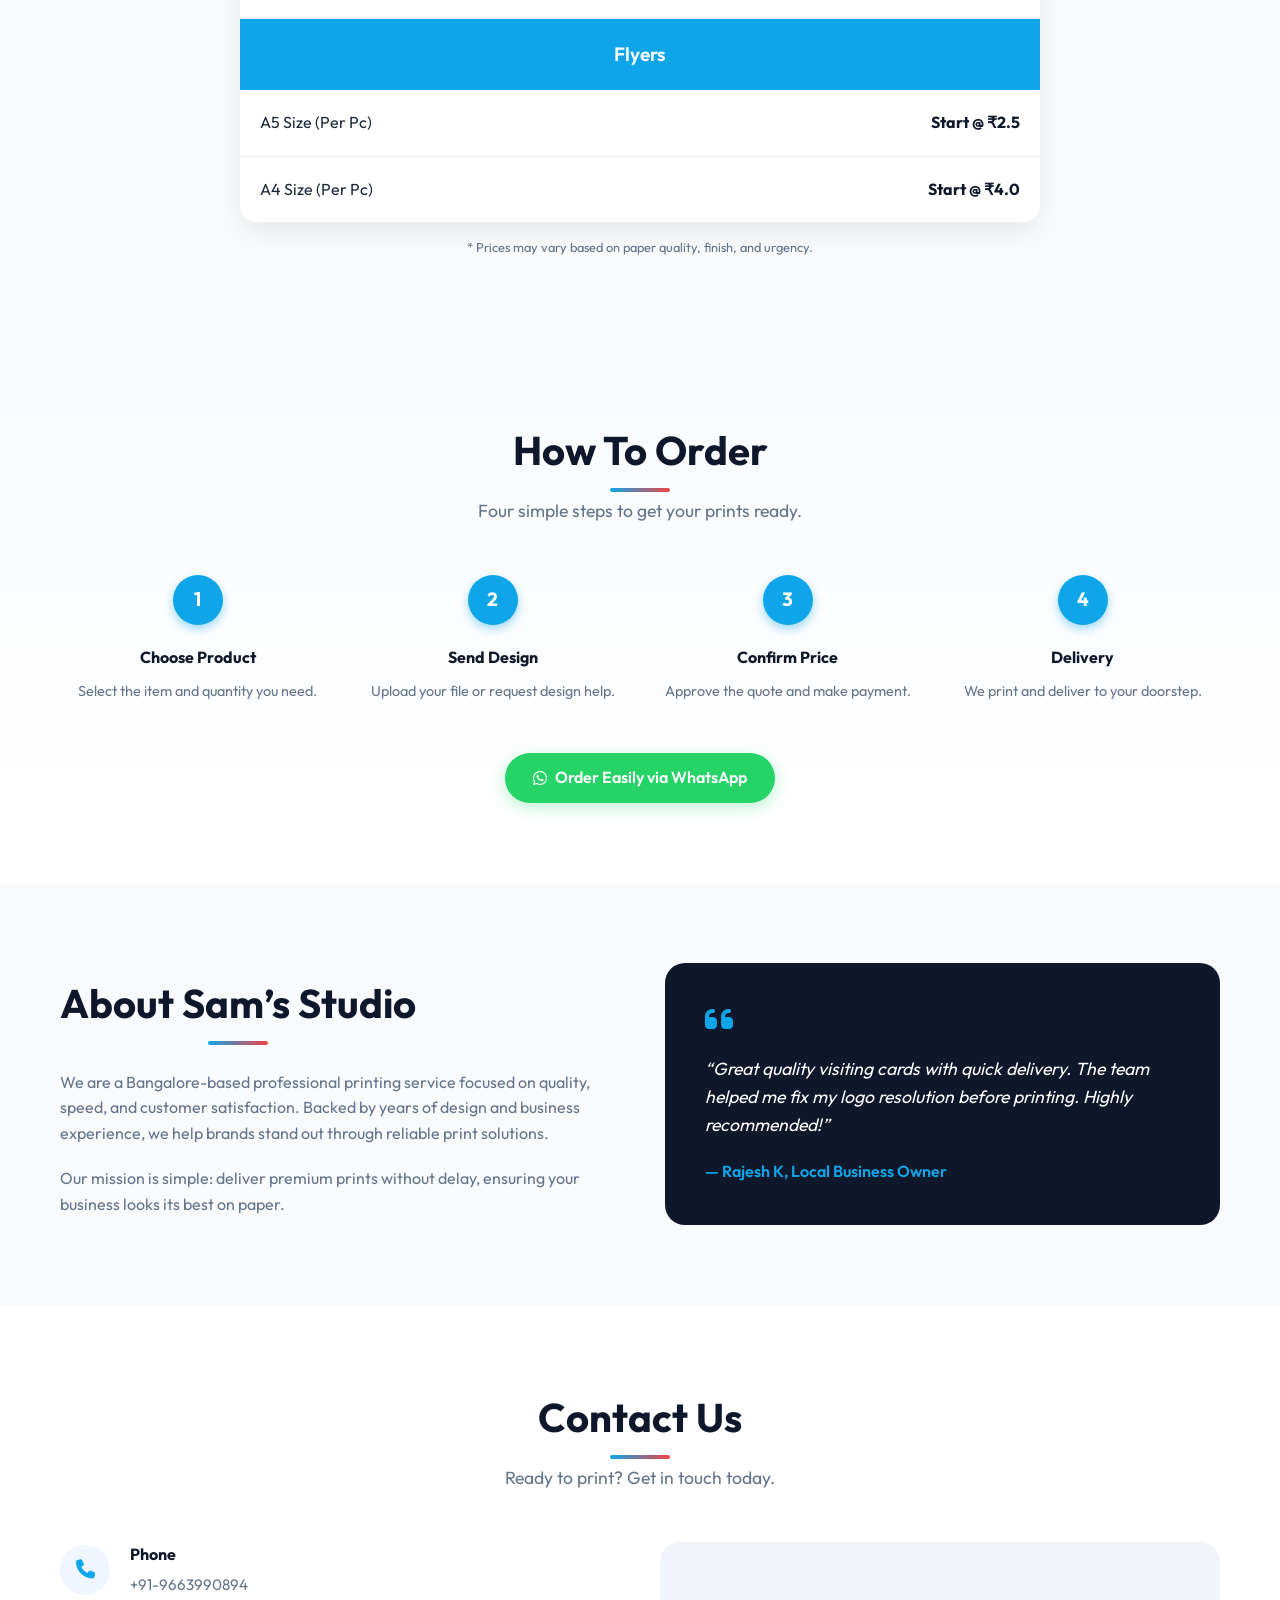
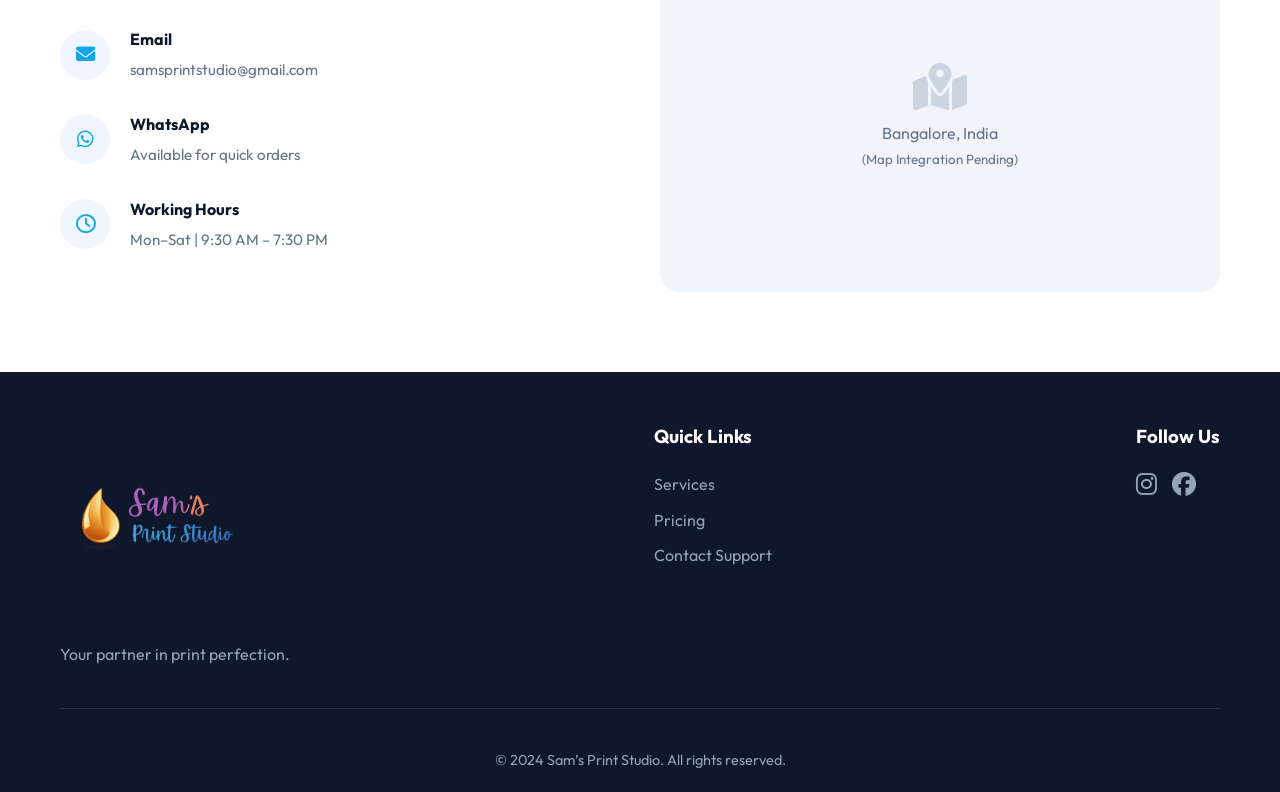
==== commit 2c4ca97b: "wedget" ====
--- a/index.html
+++ b/index.html
@@ -813,6 +813,129 @@
                 display: none;
             }
         }
+
+        /* Floating Contact Widget */
+        .floating-widget {
+            position: fixed;
+            bottom: 30px;
+            right: 30px;
+            display: flex;
+            flex-direction: column;
+            gap: 15px;
+            z-index: 9999;
+        }
+
+        .floating-btn {
+            width: 60px;
+            height: 60px;
+            border-radius: 50%;
+            display: flex;
+            align-items: center;
+            justify-content: center;
+            color: white;
+            font-size: 1.5rem;
+            box-shadow: 0 4px 20px rgba(0, 0, 0, 0.25);
+            transition: all 0.3s ease;
+            cursor: pointer;
+            text-decoration: none;
+        }
+
+        .floating-btn:hover {
+            transform: scale(1.1) translateY(-3px);
+            box-shadow: 0 8px 30px rgba(0, 0, 0, 0.35);
+        }
+
+        .floating-btn.whatsapp {
+            background: linear-gradient(135deg, #25D366, #128C7E);
+        }
+
+        .floating-btn.whatsapp:hover {
+            background: linear-gradient(135deg, #20bd5a, #0d7a6d);
+        }
+
+        .floating-btn.call {
+            background: linear-gradient(135deg, var(--accent), #0284c7);
+        }
+
+        .floating-btn.call:hover {
+            background: linear-gradient(135deg, #0284c7, #0369a1);
+        }
+
+        .floating-btn::before {
+            content: '';
+            position: absolute;
+            width: 100%;
+            height: 100%;
+            border-radius: 50%;
+            background: inherit;
+            animation: pulse 2s infinite;
+            z-index: -1;
+        }
+
+        @keyframes pulse {
+            0% {
+                transform: scale(1);
+                opacity: 0.7;
+            }
+
+            70% {
+                transform: scale(1.3);
+                opacity: 0;
+            }
+
+            100% {
+                transform: scale(1);
+                opacity: 0;
+            }
+        }
+
+        .floating-btn .tooltip {
+            position: absolute;
+            right: 75px;
+            background: var(--primary);
+            color: white;
+            padding: 8px 15px;
+            border-radius: 8px;
+            font-size: 0.9rem;
+            font-weight: 500;
+            white-space: nowrap;
+            opacity: 0;
+            visibility: hidden;
+            transition: all 0.3s ease;
+        }
+
+        .floating-btn .tooltip::after {
+            content: '';
+            position: absolute;
+            right: -8px;
+            top: 50%;
+            transform: translateY(-50%);
+            border: 4px solid transparent;
+            border-left-color: var(--primary);
+        }
+
+        .floating-btn:hover .tooltip {
+            opacity: 1;
+            visibility: visible;
+            right: 70px;
+        }
+
+        @media (max-width: 768px) {
+            .floating-widget {
+                bottom: 20px;
+                right: 20px;
+            }
+
+            .floating-btn {
+                width: 55px;
+                height: 55px;
+                font-size: 1.3rem;
+            }
+
+            .floating-btn .tooltip {
+                display: none;
+            }
+        }
     </style>
 </head>
 
@@ -853,7 +976,7 @@
                     <p>High-quality printing solutions for businesses, startups, and individuals. From visiting cards to
                         banners—we print it all with speed, precision, and care.</p>
                     <div class="hero-buttons">
-                        <a href="https://wa.me/91XXXXXXXXXX" class="btn btn-whatsapp" target="_blank">
+                        <a href="https://wa.me/919663990894" class="btn btn-whatsapp" target="_blank">
                             <i class="fa-brands fa-whatsapp"></i> Order Now
                         </a>
                         <a href="#contact" class="btn btn-outline">Get Instant Quote</a>
@@ -1063,7 +1186,7 @@
                 </div>
             </div>
             <div style="text-align: center; margin-top: 50px;">
-                <a href="https://wa.me/91XXXXXXXXXX" class="btn btn-whatsapp reveal">
+                <a href="https://wa.me/919663990894" class="btn btn-whatsapp reveal">
                     <i class="fa-brands fa-whatsapp"></i> Order Easily via WhatsApp
                 </a>
             </div>
@@ -1115,7 +1238,7 @@
                         <div class="c-icon"><i class="fa-solid fa-phone"></i></div>
                         <div class="c-text">
                             <h4>Phone</h4>
-                            <p>+91-XXXXXXXXXX</p>
+                            <p>+91-9663990894</p>
                         </div>
                     </div>
                     <div class="info-row">
@@ -1170,6 +1293,15 @@
                         <li><a href="#contact">Contact Support</a></li>
                     </ul>
                 </div>
+                <div class="footer-links">
+                    <h3>Follow Us</h3>
+                    <ul style="display: flex; gap: 15px;">
+                        <li><a href="https://www.instagram.com/samsprintstudio2026/" target="_blank"><i
+                                    class="fa-brands fa-instagram" style="font-size: 1.5rem;"></i></a></li>
+                        <li><a href="https://www.facebook.com/profile.php?id=61586824322699" target="_blank"><i
+                                    class="fa-brands fa-facebook" style="font-size: 1.5rem;"></i></a></li>
+                    </ul>
+                </div>
             </div>
             <div class="copyright">
                 <p>&copy; 2024 Sam’s Print Studio. All rights reserved.</p>
@@ -1181,6 +1313,18 @@
             Bangalore.
         </div>
     </footer>
+
+    <!-- Floating Contact Widget -->
+    <div class="floating-widget">
+        <a href="tel:+919663990894" class="floating-btn call">
+            <span class="tooltip">Call Us</span>
+            <i class="fa-solid fa-phone"></i>
+        </a>
+        <a href="https://wa.me/919663990894" target="_blank" class="floating-btn whatsapp">
+            <span class="tooltip">WhatsApp</span>
+            <i class="fa-brands fa-whatsapp"></i>
+        </a>
+    </div>
 
     <script>
         // Mobile Navigation Toggle
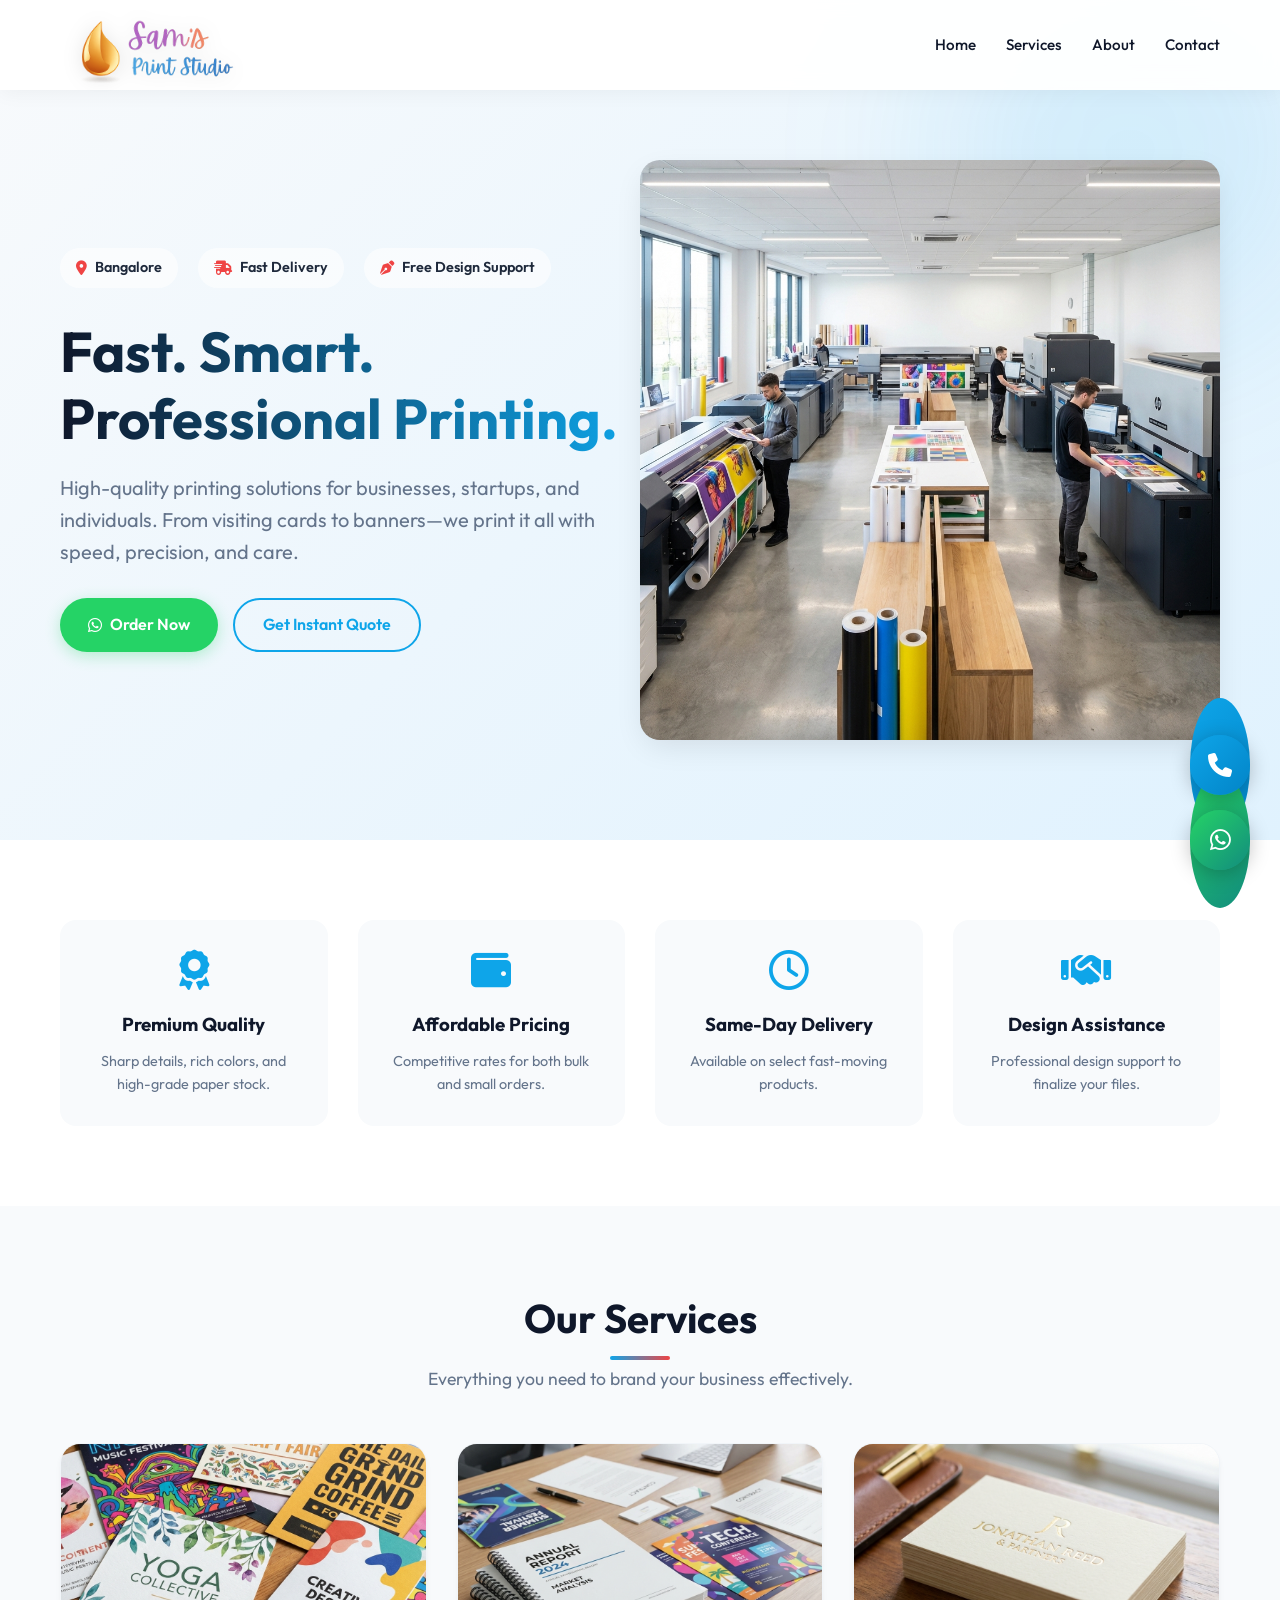
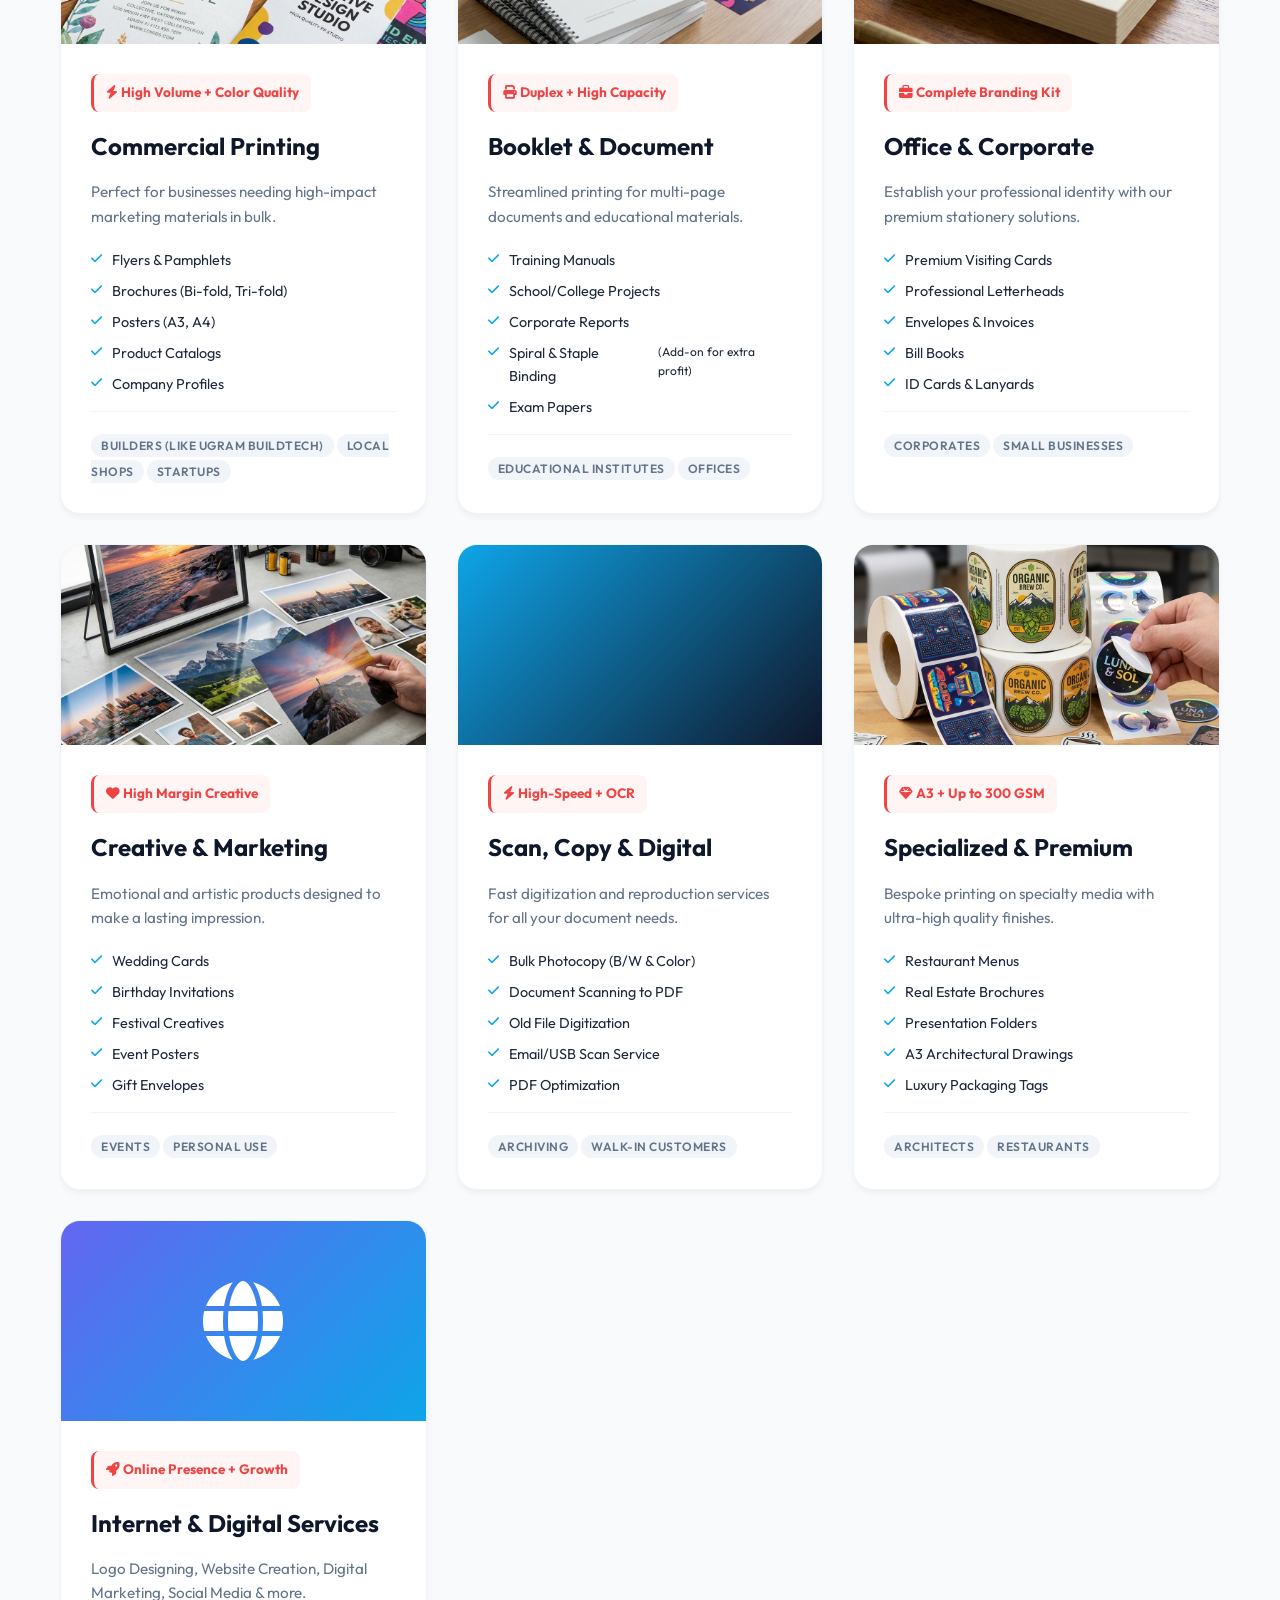
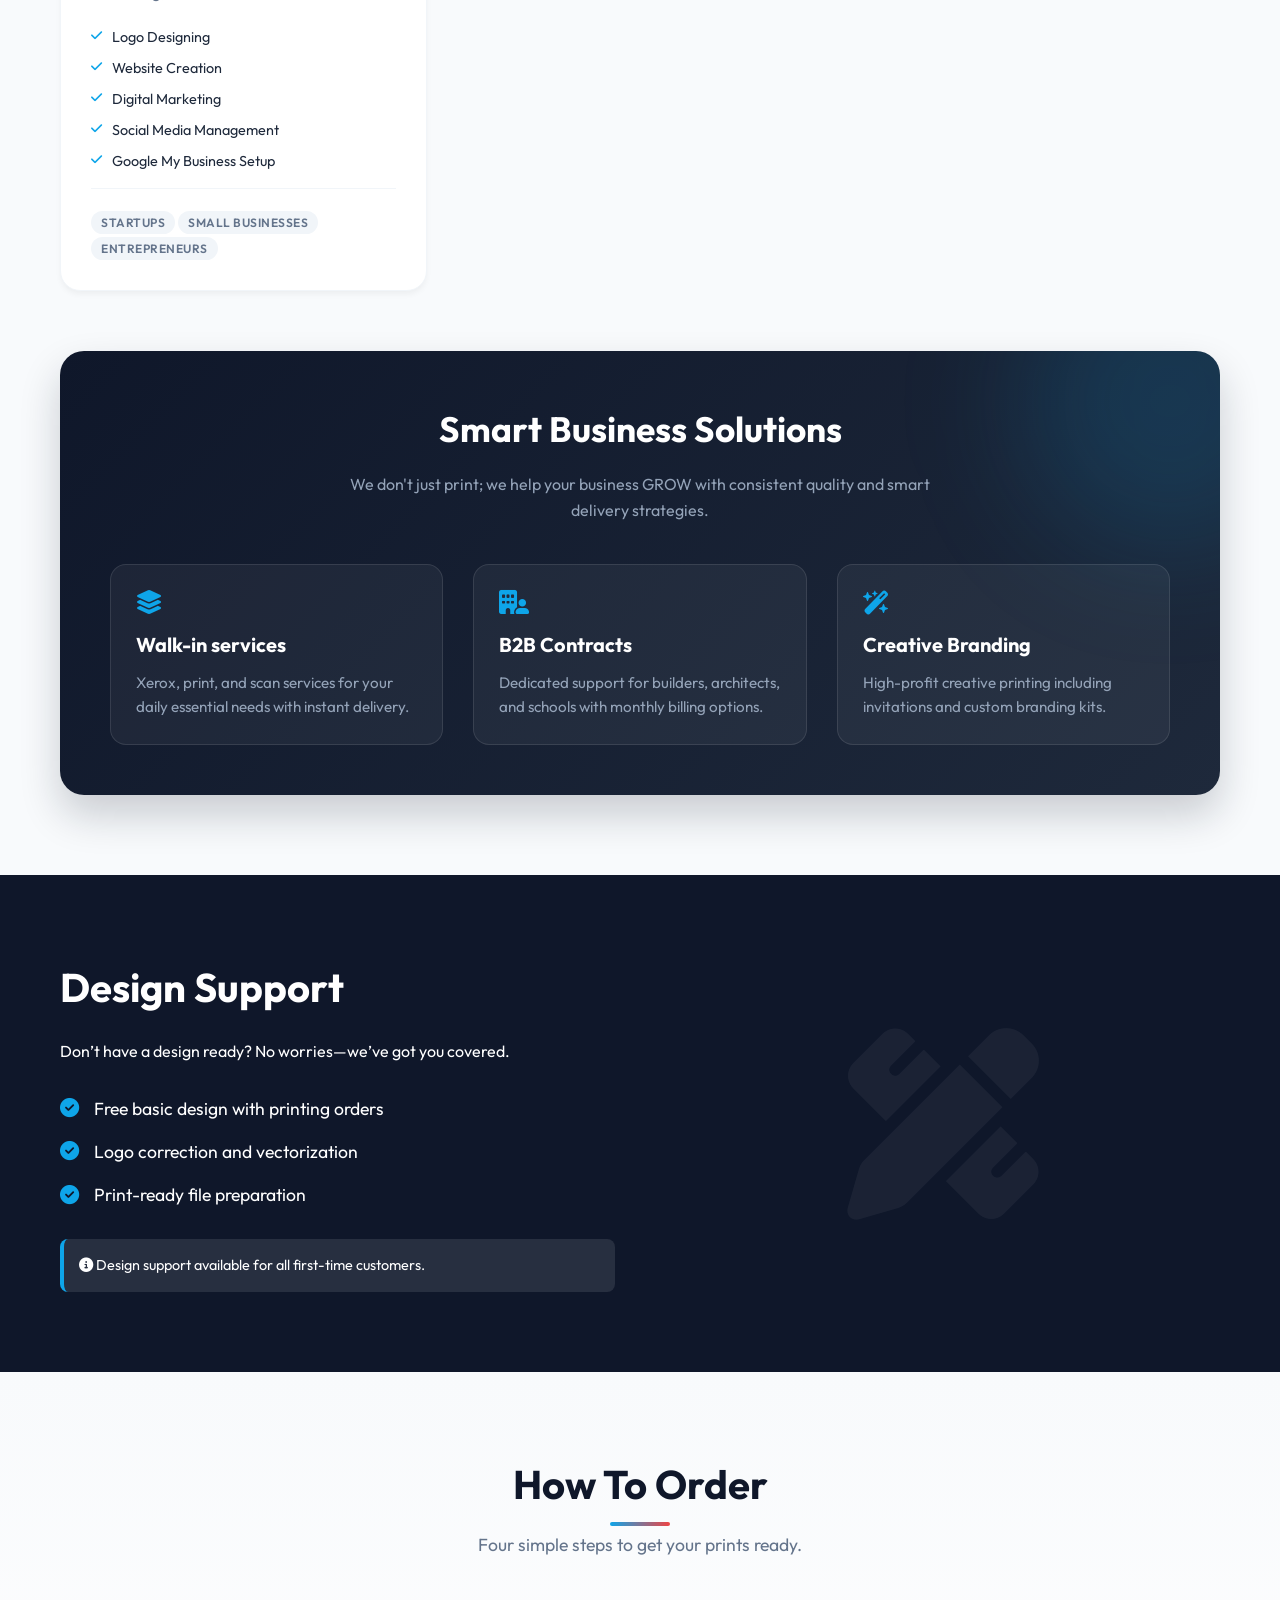
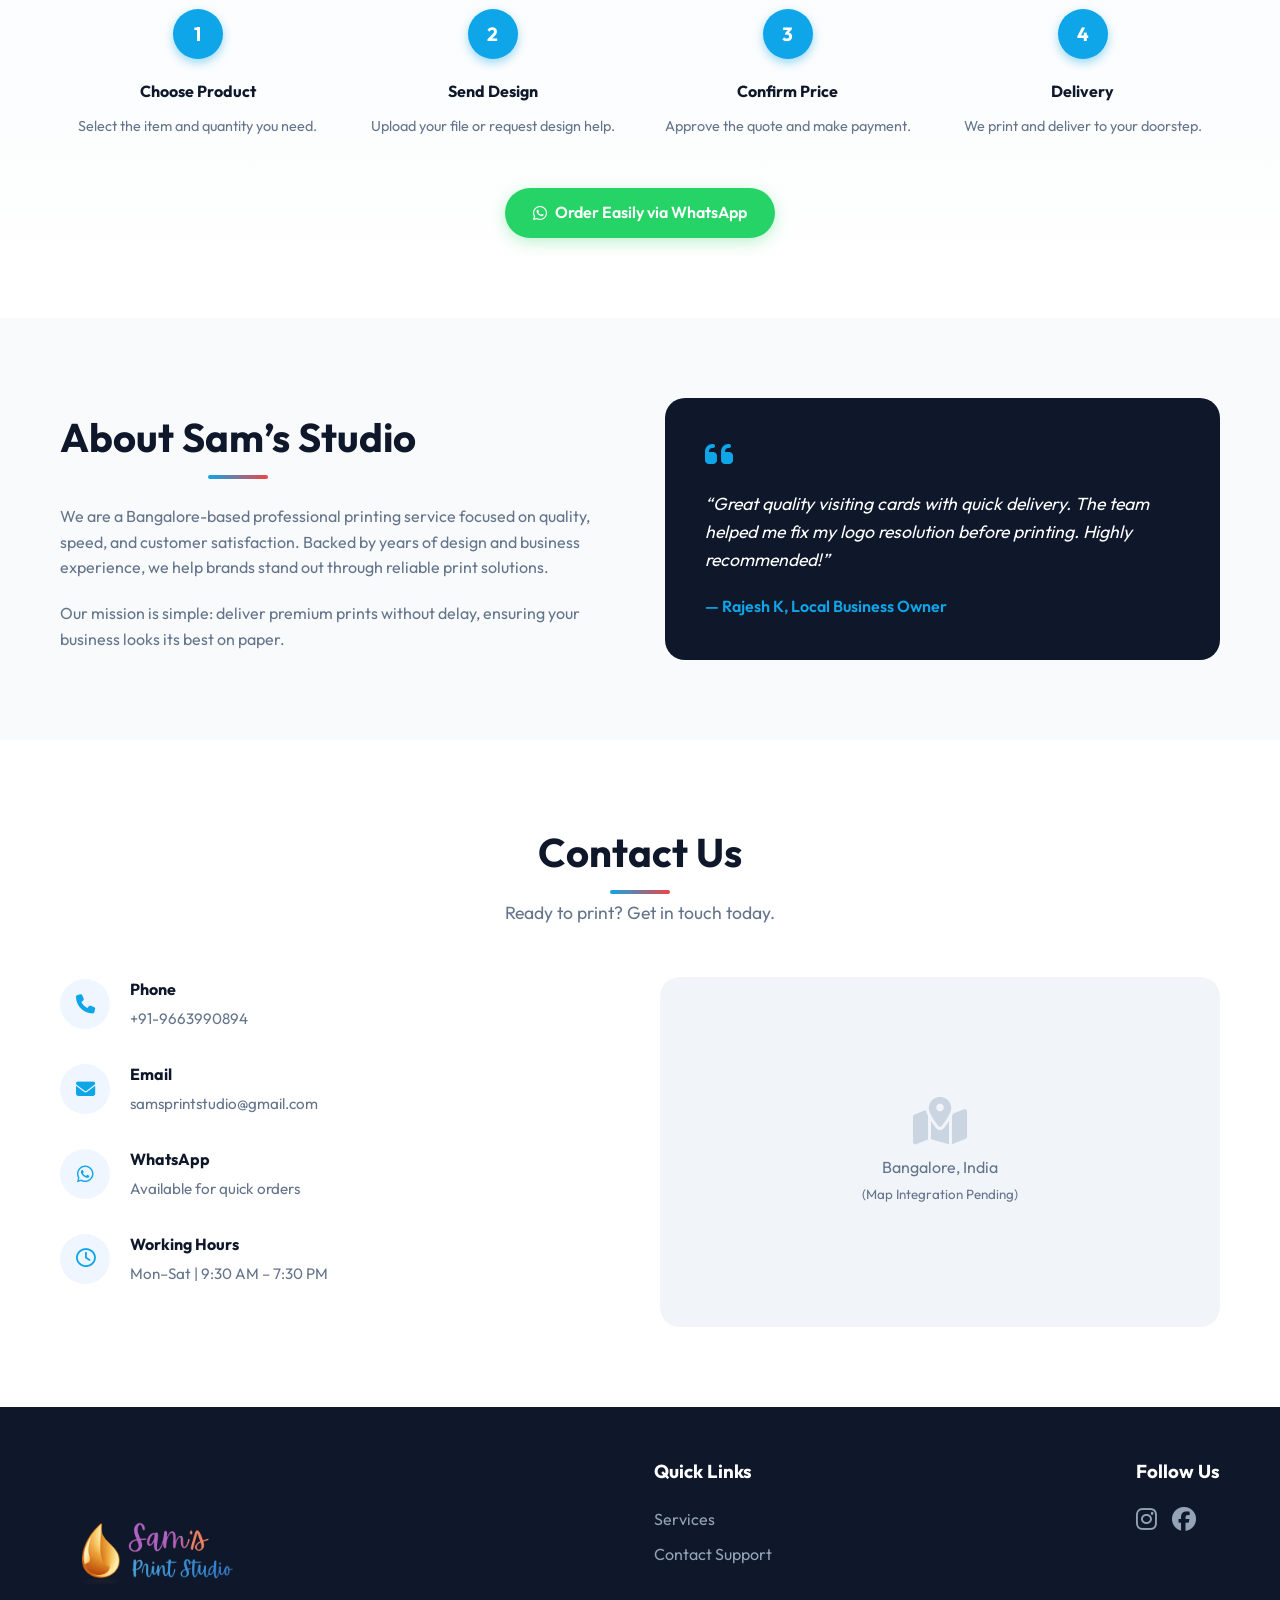
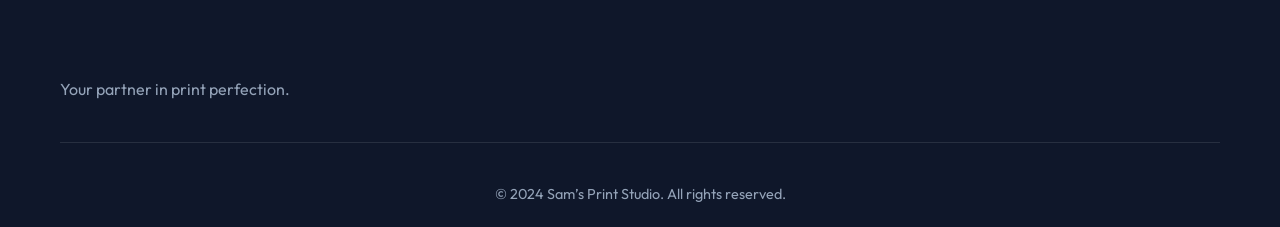
==== commit 249521f1: "new services added" ====
--- a/index.html
+++ b/index.html
@@ -432,6 +432,119 @@
         .service-content p {
             color: var(--text-light);
             font-size: 0.95rem;
+            margin-bottom: 20px;
+        }
+
+        .service-list {
+            padding: 0;
+            margin: 15px 0;
+            list-style: none;
+        }
+
+        .service-list li {
+            margin-bottom: 8px;
+            font-size: 0.9rem;
+            color: var(--text-dark);
+            display: flex;
+            align-items: flex-start;
+            gap: 10px;
+        }
+
+        .service-list li i {
+            color: var(--accent);
+            margin-top: 4px;
+            font-size: 0.8rem;
+        }
+
+        .service-benefit {
+            font-size: 0.85rem;
+            font-weight: 700;
+            color: var(--accent-hot);
+            background: rgba(239, 68, 68, 0.05);
+            padding: 8px 12px;
+            border-radius: 8px;
+            margin-bottom: 15px;
+            display: inline-block;
+            border-left: 3px solid var(--accent-hot);
+        }
+
+        .service-target {
+            font-size: 0.75rem;
+            background: #f1f5f9;
+            padding: 4px 10px;
+            border-radius: 20px;
+            color: var(--text-light);
+            font-weight: 600;
+            text-transform: uppercase;
+            letter-spacing: 0.5px;
+        }
+
+        .service-footer {
+            margin-top: auto;
+            padding-top: 20px;
+            border-top: 1px solid #f1f5f9;
+        }
+
+        /* Business Strategy Section Styles */
+        .strategy-banner {
+            background: linear-gradient(135deg, var(--primary) 0%, #1e293b 100%);
+            color: white;
+            border-radius: 24px;
+            padding: 50px;
+            margin-top: 60px;
+            position: relative;
+            overflow: hidden;
+            box-shadow: 0 20px 40px rgba(15, 23, 42, 0.2);
+        }
+
+        .strategy-banner::before {
+            content: '';
+            position: absolute;
+            top: -100px;
+            right: -100px;
+            width: 300px;
+            height: 300px;
+            background: rgba(14, 165, 233, 0.15);
+            border-radius: 50%;
+            filter: blur(60px);
+        }
+
+        .strategy-grid {
+            display: grid;
+            grid-template-columns: repeat(auto-fit, minmax(280px, 1fr));
+            gap: 30px;
+            margin-top: 40px;
+        }
+
+        .strategy-card {
+            background: rgba(255, 255, 255, 0.05);
+            padding: 25px;
+            border-radius: 16px;
+            border: 1px solid rgba(255, 255, 255, 0.1);
+            transition: var(--transition);
+        }
+
+        .strategy-card:hover {
+            background: rgba(255, 255, 255, 0.1);
+            transform: translateY(-5px);
+        }
+
+        .strategy-card i {
+            font-size: 1.5rem;
+            color: var(--accent);
+            margin-bottom: 15px;
+            display: block;
+        }
+
+        .strategy-card h4 {
+            font-size: 1.25rem;
+            margin-bottom: 10px;
+            color: white;
+        }
+
+        .strategy-card p {
+            font-size: 0.95rem;
+            color: #94a3b8;
         }
 
         /* Design Support */
@@ -951,7 +1064,7 @@
                 <div class="nav-links" id="navLinks">
                     <a href="#home">Home</a>
                     <a href="#services">Services</a>
-                    <a href="#pricing">Pricing</a>
+
                     <a href="#about">About</a>
                     <a href="#contact">Contact</a>
                 </div>
@@ -1027,73 +1140,191 @@
             </div>
 
             <div class="services-grid">
-                <!-- Card 1 -->
+                <!-- Card 1: Commercial Printing -->
                 <div class="service-card reveal">
                     <div class="service-icon-box">
-                        <img src="images/visiting-cards.png" alt="Visiting Cards">
+                        <img src="images/flyers.png" alt="Commercial Printing">
                     </div>
                     <div class="service-content">
-                        <h3>Visiting Cards</h3>
-                        <p>Premium matte, glossy, textured, and laminated cards that stand out.</p>
-                    </div>
-                </div>
-
-                <!-- Card 2 -->
+                        <span class="service-benefit"><i class="fa-solid fa-bolt"></i> High Volume + Color Quality</span>
+                        <h3>Commercial Printing</h3>
+                        <p>Perfect for businesses needing high-impact marketing materials in bulk.</p>
+                        <ul class="service-list">
+                            <li><i class="fa-solid fa-check"></i> Flyers & Pamphlets</li>
+                            <li><i class="fa-solid fa-check"></i> Brochures (Bi-fold, Tri-fold)</li>
+                            <li><i class="fa-solid fa-check"></i> Posters (A3, A4)</li>
+                            <li><i class="fa-solid fa-check"></i> Product Catalogs</li>
+                            <li><i class="fa-solid fa-check"></i> Company Profiles</li>
+                        </ul>
+                        <div class="service-footer">
+                            <span class="service-target">Builders (like Ugram Buildtech)</span>
+                            <span class="service-target">Local Shops</span>
+                            <span class="service-target">Startups</span>
+                        </div>
+                    </div>
+                </div>
+
+                <!-- Card 2: Booklet & Document -->
                 <div class="service-card reveal">
                     <div class="service-icon-box">
-                        <img src="images/flyers.png" alt="Flyers & Brochures">
+                        <img src="images/document-print.png" alt="Booklet Printing">
                     </div>
                     <div class="service-content">
-                        <h3>Flyers & Brochures</h3>
-                        <p>High-impact marketing prints for promotions, events, and menus.</p>
-                    </div>
-                </div>
-
-                <!-- Card 3 -->
+                        <span class="service-benefit"><i class="fa-solid fa-print"></i> Duplex + High Capacity</span>
+                        <h3>Booklet & Document</h3>
+                        <p>Streamlined printing for multi-page documents and educational materials.</p>
+                        <ul class="service-list">
+                            <li><i class="fa-solid fa-check"></i> Training Manuals</li>
+                            <li><i class="fa-solid fa-check"></i> School/College Projects</li>
+                            <li><i class="fa-solid fa-check"></i> Corporate Reports</li>
+                            <li><i class="fa-solid fa-check"></i> Spiral & Staple Binding <small>(Add-on for extra profit)</small></li>
+                            <li><i class="fa-solid fa-check"></i> Exam Papers</li>
+                        </ul>
+                        <div class="service-footer">
+                            <span class="service-target">Educational Institutes</span>
+                            <span class="service-target">Offices</span>
+                        </div>
+                    </div>
+                </div>
+
+                <!-- Card 3: Office & Corporate -->
                 <div class="service-card reveal">
                     <div class="service-icon-box">
-                        <img src="images/stickers.png" alt="Stickers & Labels">
+                        <img src="images/visiting-cards.png" alt="Office Services">
                     </div>
                     <div class="service-content">
-                        <h3>Stickers & Labels</h3>
-                        <p>Product labels, branding stickers, and custom cut sizes.</p>
-                    </div>
-                </div>
-
-                <!-- Card 4 -->
-                <div class="service-card reveal">
-                    <div class="coming-soon-badge">Coming Soon</div>
-                    <div class="service-icon-box">
-                        <img src="images/banners.png" alt="Banners & Flex"
-                            style="filter: grayscale(100%); opacity: 0.7;">
-                    </div>
-                    <div class="service-content">
-                        <h3>Banners & Flex</h3>
-                        <p>Large format indoor and outdoor banners. (Service launching soon)</p>
-                    </div>
-                </div>
-
-                <!-- Card 5 -->
+                        <span class="service-benefit"><i class="fa-solid fa-briefcase"></i> Complete Branding Kit</span>
+                        <h3>Office & Corporate</h3>
+                        <p>Establish your professional identity with our premium stationery solutions.</p>
+                        <ul class="service-list">
+                            <li><i class="fa-solid fa-check"></i> Premium Visiting Cards</li>
+                            <li><i class="fa-solid fa-check"></i> Professional Letterheads</li>
+                            <li><i class="fa-solid fa-check"></i> Envelopes & Invoices</li>
+                            <li><i class="fa-solid fa-check"></i> Bill Books</li>
+                            <li><i class="fa-solid fa-check"></i> ID Cards & Lanyards</li>
+                        </ul>
+                        <div class="service-footer">
+                            <span class="service-target">Corporates</span>
+                            <span class="service-target">Small Businesses</span>
+                        </div>
+                    </div>
+                </div>
+
+                <!-- Card 4: Creative & Marketing -->
                 <div class="service-card reveal">
                     <div class="service-icon-box">
-                        <img src="images/letterheads.png" alt="Letterheads">
+                        <img src="images/photo-print.png" alt="Creative Prints">
                     </div>
                     <div class="service-content">
-                        <h3>Letterheads</h3>
-                        <p>Professional stationery including envelopes and letterpads.</p>
-                    </div>
-                </div>
-
-                <!-- Card 6 -->
+                        <span class="service-benefit"><i class="fa-solid fa-heart"></i> High Margin Creative</span>
+                        <h3>Creative & Marketing</h3>
+                        <p>Emotional and artistic products designed to make a lasting impression.</p>
+                        <ul class="service-list">
+                            <li><i class="fa-solid fa-check"></i> Wedding Cards</li>
+                            <li><i class="fa-solid fa-check"></i> Birthday Invitations</li>
+                            <li><i class="fa-solid fa-check"></i> Festival Creatives</li>
+                            <li><i class="fa-solid fa-check"></i> Event Posters</li>
+                            <li><i class="fa-solid fa-check"></i> Gift Envelopes</li>
+                        </ul>
+                        <div class="service-footer">
+                            <span class="service-target">Events</span>
+                            <span class="service-target">Personal Use</span>
+                        </div>
+                    </div>
+                </div>
+
+                <!-- Card 5: Scan & Digital -->
                 <div class="service-card reveal">
-                    <div class="coming-soon-badge">Coming Soon</div>
+                    <div class="service-icon-box" style="background: linear-gradient(135deg, #0ea5e9, #0f172a); display: flex; align-items: center; justify-content: center; color: white;">
+                        <i class="fa-solid fa-scanner-touchscreen" style="font-size: 5rem;"></i>
+                    </div>
+                    <div class="service-content">
+                        <span class="service-benefit"><i class="fa-solid fa-bolt"></i> High-Speed + OCR</span>
+                        <h3>Scan, Copy & Digital</h3>
+                        <p>Fast digitization and reproduction services for all your document needs.</p>
+                        <ul class="service-list">
+                            <li><i class="fa-solid fa-check"></i> Bulk Photocopy (B/W & Color)</li>
+                            <li><i class="fa-solid fa-check"></i> Document Scanning to PDF</li>
+                            <li><i class="fa-solid fa-check"></i> Old File Digitization</li>
+                            <li><i class="fa-solid fa-check"></i> Email/USB Scan Service</li>
+                            <li><i class="fa-solid fa-check"></i> PDF Optimization</li>
+                        </ul>
+                        <div class="service-footer">
+                            <span class="service-target">Archiving</span>
+                            <span class="service-target">Walk-in Customers</span>
+                        </div>
+                    </div>
+                </div>
+
+                <!-- Card 6: Specialized (Premium) -->
+                <div class="service-card reveal">
                     <div class="service-icon-box">
-                        <img src="images/fabric-print.png" alt="Custom Prints"
-                            style="filter: grayscale(100%); opacity: 0.7;">
+                        <img src="images/stickers.png" alt="Premium Printing">
                     </div>
                     <div class="service-content">
-                        <h3>Custom Prints</h3>
-                        <p>ID cards, lanyards, and custom corporate gifting prints. (Service launching soon)</p>
+                        <span class="service-benefit"><i class="fa-solid fa-gem"></i> A3 + Up to 300 GSM</span>
+                        <h3>Specialized & Premium</h3>
+                        <p>Bespoke printing on specialty media with ultra-high quality finishes.</p>
+                        <ul class="service-list">
+                            <li><i class="fa-solid fa-check"></i> Restaurant Menus</li>
+                            <li><i class="fa-solid fa-check"></i> Real Estate Brochures</li>
+                            <li><i class="fa-solid fa-check"></i> Presentation Folders</li>
+                            <li><i class="fa-solid fa-check"></i> A3 Architectural Drawings</li>
+                            <li><i class="fa-solid fa-check"></i> Luxury Packaging Tags</li>
+                        </ul>
+                        <div class="service-footer">
+                            <span class="service-target">Architects</span>
+                            <span class="service-target">Restaurants</span>
+                        </div>
+                    </div>
+                </div>
+
+                <!-- Card 7: Internet & Digital Services -->
+                <div class="service-card reveal">
+                    <div class="service-icon-box" style="background: linear-gradient(135deg, #6366f1, #0ea5e9); display: flex; align-items: center; justify-content: center; color: white;">
+                        <i class="fa-solid fa-globe" style="font-size: 5rem;"></i>
+                    </div>
+                    <div class="service-content">
+                        <span class="service-benefit"><i class="fa-solid fa-rocket"></i> Online Presence + Growth</span>
+                        <h3>Internet & Digital Services</h3>
+                        <p>Logo Designing, Website Creation, Digital Marketing, Social Media & more.</p>
+                        <ul class="service-list">
+                            <li><i class="fa-solid fa-check"></i> Logo Designing</li>
+                            <li><i class="fa-solid fa-check"></i> Website Creation</li>
+                            <li><i class="fa-solid fa-check"></i> Digital Marketing</li>
+                            <li><i class="fa-solid fa-check"></i> Social Media Management</li>
+                            <li><i class="fa-solid fa-check"></i> Google My Business Setup</li>
+                        </ul>
+                        <div class="service-footer">
+                            <span class="service-target">Startups</span>
+                            <span class="service-target">Small Businesses</span>
+                            <span class="service-target">Entrepreneurs</span>
+                        </div>
+                    </div>
+                </div>
+            </div>
+
+            <!-- Business Strategy Section -->
+            <div class="strategy-banner reveal">
+                <div style="text-align: center; margin-bottom: 30px;">
+                    <h2 style="color: white; font-size: 2.2rem; margin-bottom: 15px;">Smart Business Solutions</h2>
+                    <p style="color: #94a3b8; max-width: 600px; margin: 0 auto;">We don't just print; we help your business GROW with consistent quality and smart delivery strategies.</p>
+                </div>
+                <div class="strategy-grid">
+                    <div class="strategy-card">
+                        <i class="fa-solid fa-layer-group"></i>
+                        <h4>Walk-in services</h4>
+                        <p>Xerox, print, and scan services for your daily essential needs with instant delivery.</p>
+                    </div>
+                    <div class="strategy-card">
+                        <i class="fa-solid fa-building-user"></i>
+                        <h4>B2B Contracts</h4>
+                        <p>Dedicated support for builders, architects, and schools with monthly billing options.</p>
+                    </div>
+                    <div class="strategy-card">
+                        <i class="fa-solid fa-wand-magic-sparkles"></i>
+                        <h4>Creative Branding</h4>
+                        <p>High-profit creative printing including invitations and custom branding kits.</p>
                     </div>
                 </div>
             </div>
@@ -1123,38 +1354,7 @@
         </div>
     </section>
 
-    <!-- Pricing Section -->
-    <section class="section-padding" id="pricing">
-        <div class="container">
-            <div class="section-title reveal">
-                <h2>Standard Pricing</h2>
-                <p>Transparent rates for our most popular items.</p>
-            </div>
-
-            <div class="pricing-table reveal">
-                <div class="pricing-header">Visiting Cards</div>
-                <div class="pricing-row">
-                    <span>500 Standard Cards</span>
-                    <span class="price-tag">₹299*</span>
-                </div>
-                <div class="pricing-row">
-                    <span>1000 Standard Cards</span>
-                    <span class="price-tag">₹499*</span>
-                </div>
-
-                <div class="pricing-header" style="background:var(--accent); margin-top:0;">Flyers</div>
-                <div class="pricing-row">
-                    <span>A5 Size (Per Pc)</span>
-                    <span class="price-tag">Start @ ₹2.5</span>
-                </div>
-                <div class="pricing-row">
-                    <span>A4 Size (Per Pc)</span>
-                    <span class="price-tag">Start @ ₹4.0</span>
-                </div>
-            </div>
-            <p class="price-disclaimer">* Prices may vary based on paper quality, finish, and urgency.</p>
-        </div>
-    </section>
+
 
     <!-- How it works -->
     <section class="section-padding steps">
@@ -1289,7 +1489,7 @@
                     <h3>Quick Links</h3>
                     <ul>
                         <li><a href="#services">Services</a></li>
-                        <li><a href="#pricing">Pricing</a></li>
+
                         <li><a href="#contact">Contact Support</a></li>
                     </ul>
                 </div>
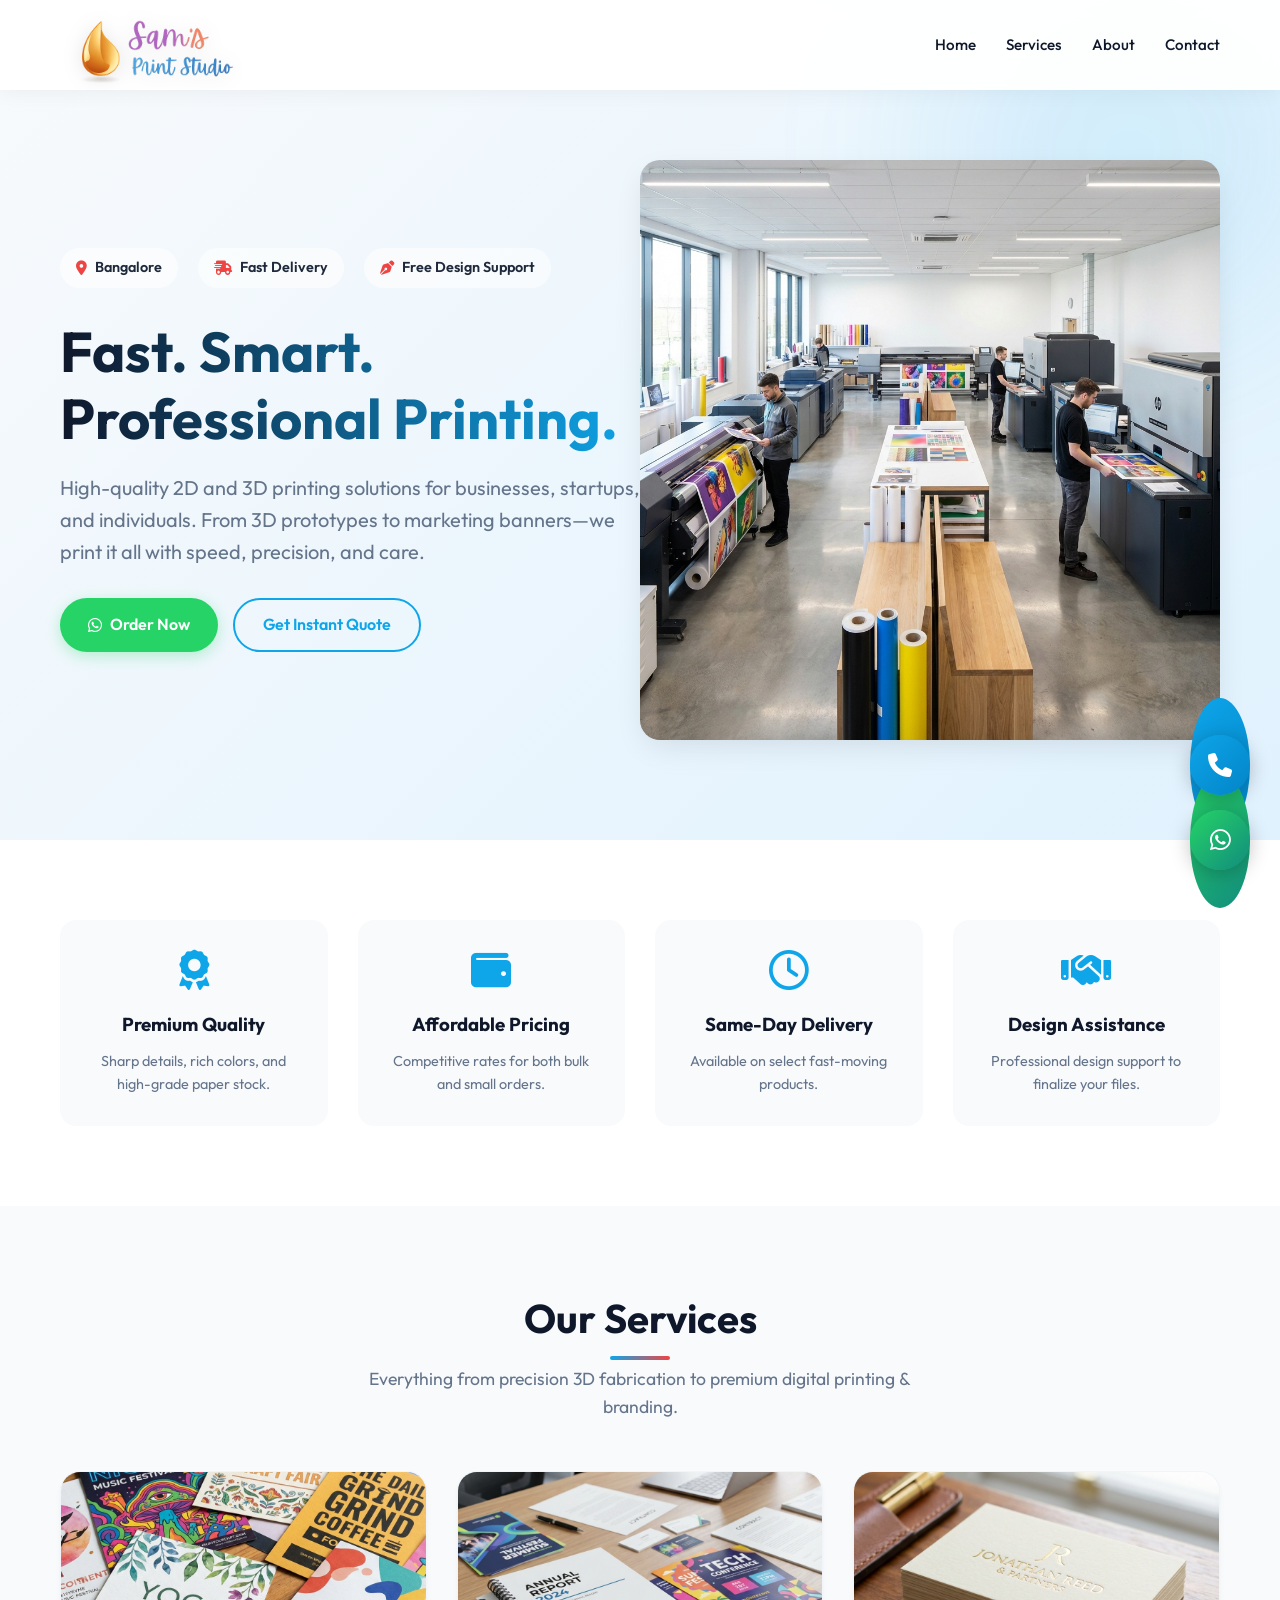
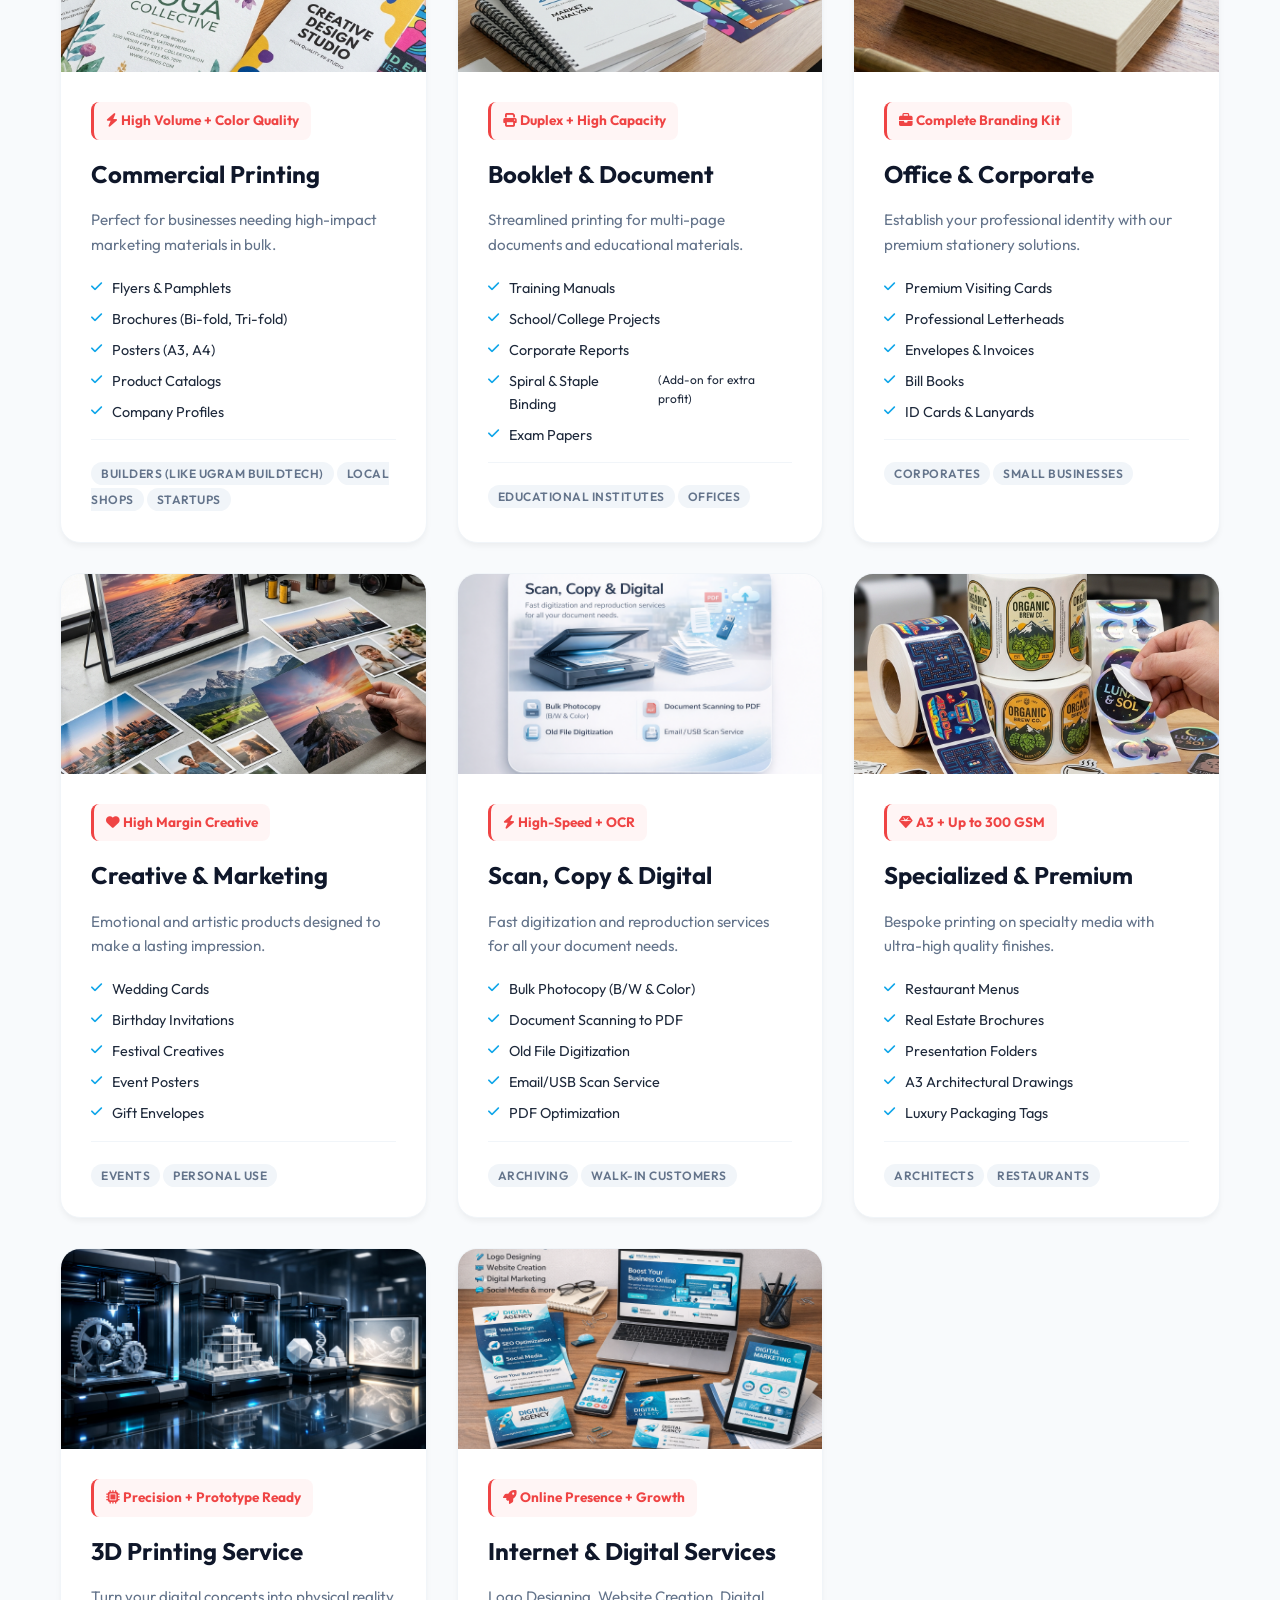
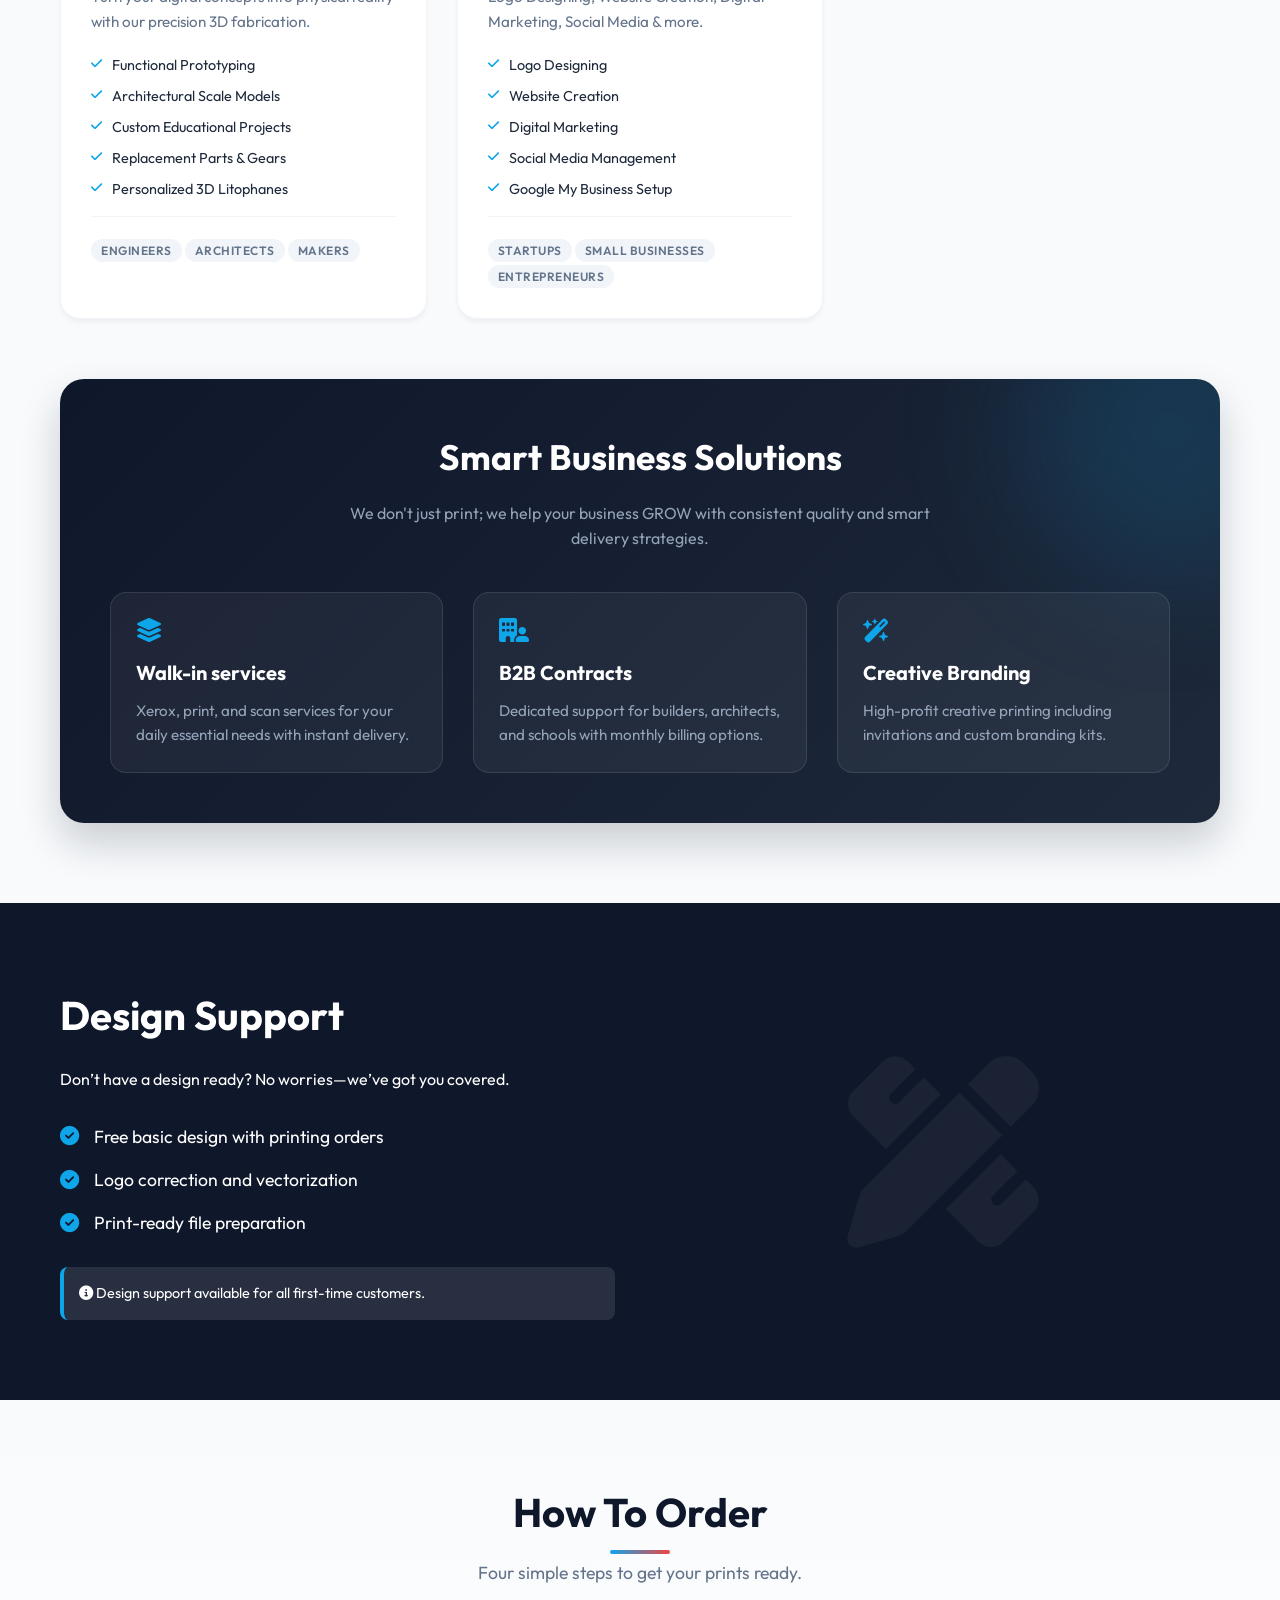
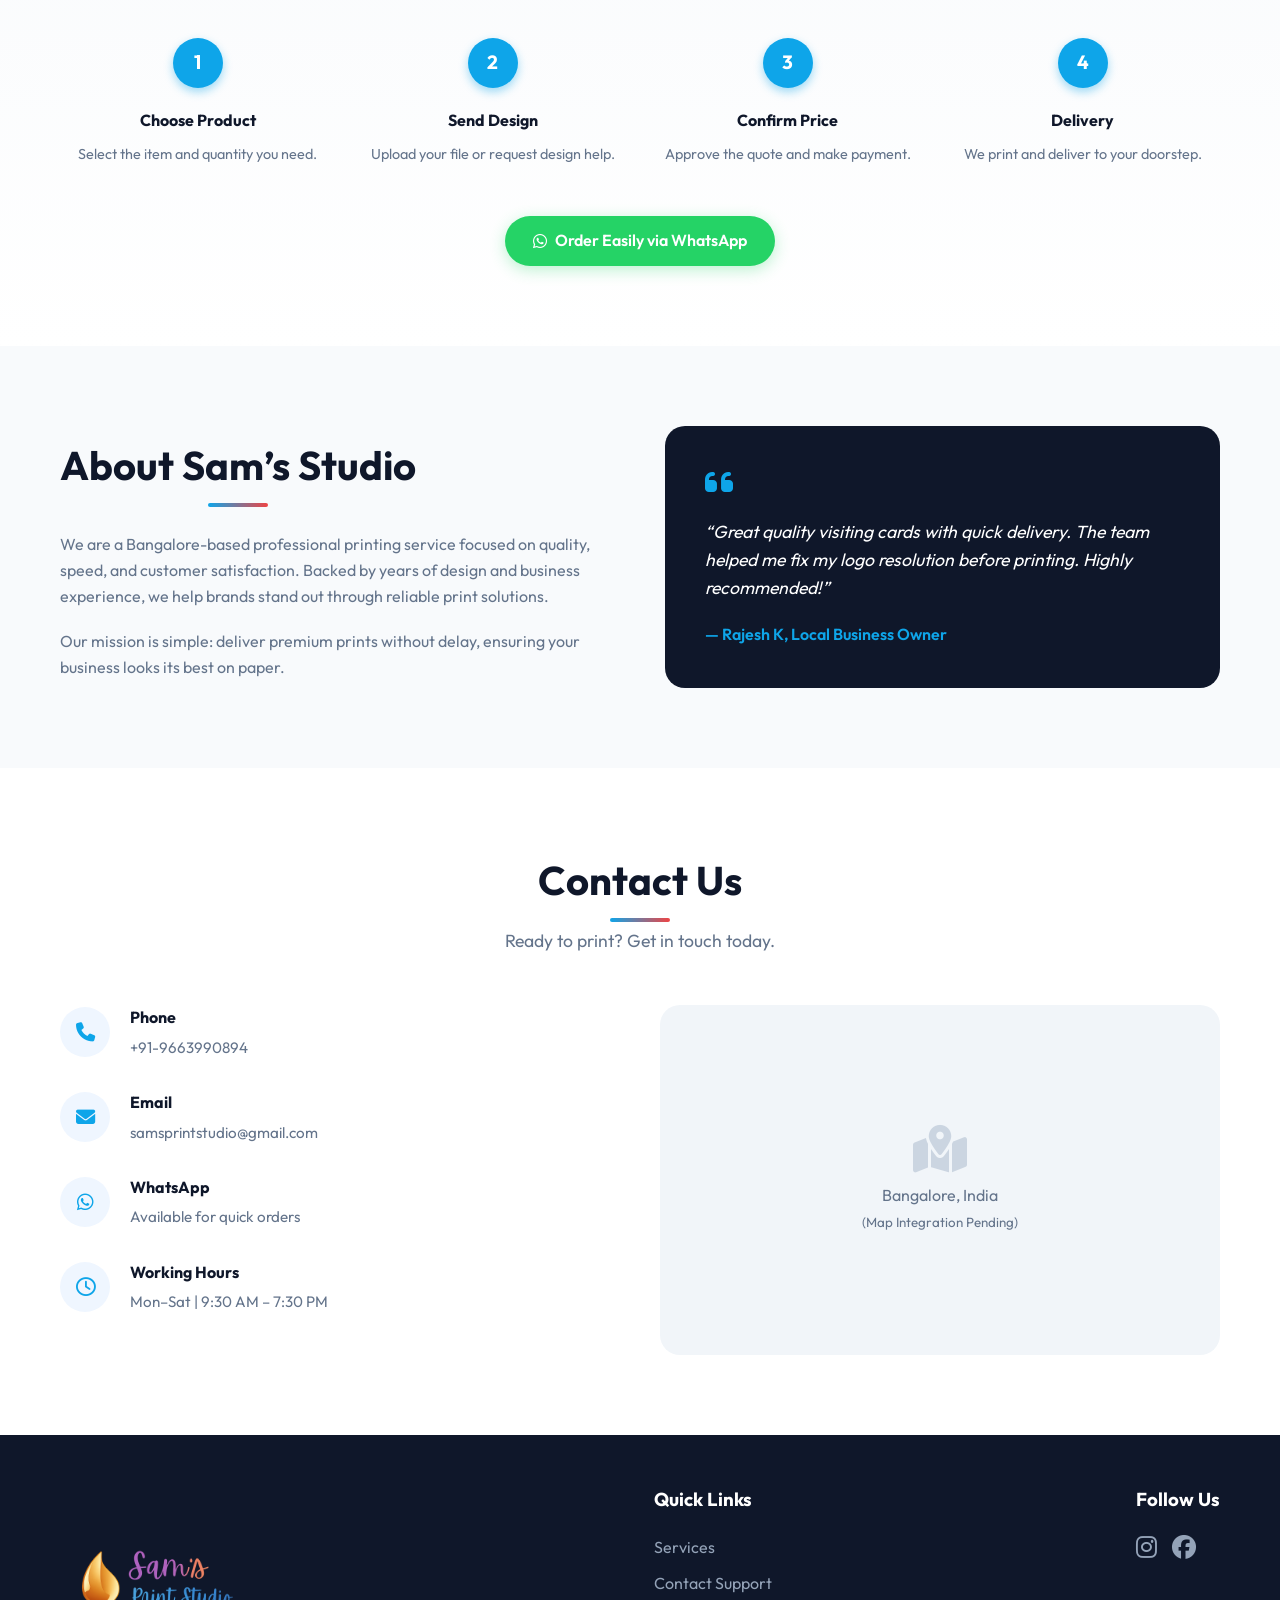
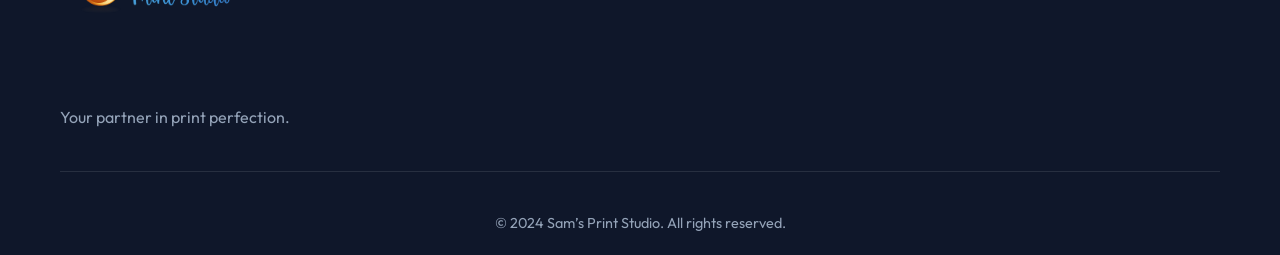
==== commit bba02b2b: "new services added for 3d printing" ====
--- a/index.html
+++ b/index.html
@@ -5,9 +5,9 @@
     <meta charset="UTF-8">
     <meta name="viewport" content="width=device-width, initial-scale=1.0">
     <meta name="description"
-        content="Sam’s Print Studio - High-quality printing solutions in Bangalore. Visiting cards, brochures, banners, stickers, and more. Fast delivery and free design support.">
+        content="Sam’s Print Studio - High-quality 3D and 2D printing solutions in Bangalore. From 3D prototypes to visiting cards, brochures, and banners. Fast delivery and expert design support.">
     <meta name="keywords"
-        content="Printing services in Bangalore, Visiting card printing Bangalore, Digital printing near me, Custom printing Bangalore, Sam’s Print Studio">
+        content="3D printing Bangalore, Professional printing services Bangalore, Visiting card printing, Digital printing, Custom 3D prototypes, Sam’s Print Studio">
     <meta name="author" content="Sam's Print Studio">
     <title>Sam’s Print Studio | Professional Printing Services in Bangalore</title>
 
@@ -1086,8 +1086,8 @@
                         <div class="info-item"><i class="fa-solid fa-pen-nib"></i> Free Design Support</div>
                     </div>
                     <h1>Fast. Smart. <br>Professional Printing.</h1>
-                    <p>High-quality printing solutions for businesses, startups, and individuals. From visiting cards to
-                        banners—we print it all with speed, precision, and care.</p>
+                    <p>High-quality 2D and 3D printing solutions for businesses, startups, and individuals. From 3D
+                        prototypes to marketing banners—we print it all with speed, precision, and care.</p>
                     <div class="hero-buttons">
                         <a href="https://wa.me/919663990894" class="btn btn-whatsapp" target="_blank">
                             <i class="fa-brands fa-whatsapp"></i> Order Now
@@ -1136,7 +1136,7 @@
         <div class="container">
             <div class="section-title reveal">
                 <h2>Our Services</h2>
-                <p>Everything you need to brand your business effectively.</p>
+                <p>Everything from precision 3D fabrication to premium digital printing & branding.</p>
             </div>
 
             <div class="services-grid">
@@ -1146,7 +1146,8 @@
                         <img src="images/flyers.png" alt="Commercial Printing">
                     </div>
                     <div class="service-content">
-                        <span class="service-benefit"><i class="fa-solid fa-bolt"></i> High Volume + Color Quality</span>
+                        <span class="service-benefit"><i class="fa-solid fa-bolt"></i> High Volume + Color
+                            Quality</span>
                         <h3>Commercial Printing</h3>
                         <p>Perfect for businesses needing high-impact marketing materials in bulk.</p>
                         <ul class="service-list">
@@ -1177,7 +1178,8 @@
                             <li><i class="fa-solid fa-check"></i> Training Manuals</li>
                             <li><i class="fa-solid fa-check"></i> School/College Projects</li>
                             <li><i class="fa-solid fa-check"></i> Corporate Reports</li>
-                            <li><i class="fa-solid fa-check"></i> Spiral & Staple Binding <small>(Add-on for extra profit)</small></li>
+                            <li><i class="fa-solid fa-check"></i> Spiral & Staple Binding <small>(Add-on for extra
+                                    profit)</small></li>
                             <li><i class="fa-solid fa-check"></i> Exam Papers</li>
                         </ul>
                         <div class="service-footer">
@@ -1235,8 +1237,8 @@
 
                 <!-- Card 5: Scan & Digital -->
                 <div class="service-card reveal">
-                    <div class="service-icon-box" style="background: linear-gradient(135deg, #0ea5e9, #0f172a); display: flex; align-items: center; justify-content: center; color: white;">
-                        <i class="fa-solid fa-scanner-touchscreen" style="font-size: 5rem;"></i>
+                    <div class="service-icon-box">
+                        <img src="images/scanner.png" alt="Scan & Digital">
                     </div>
                     <div class="service-content">
                         <span class="service-benefit"><i class="fa-solid fa-bolt"></i> High-Speed + OCR</span>
@@ -1279,10 +1281,35 @@
                     </div>
                 </div>
 
-                <!-- Card 7: Internet & Digital Services -->
+                <!-- Card 7: 3D Printing Service -->
                 <div class="service-card reveal">
-                    <div class="service-icon-box" style="background: linear-gradient(135deg, #6366f1, #0ea5e9); display: flex; align-items: center; justify-content: center; color: white;">
-                        <i class="fa-solid fa-globe" style="font-size: 5rem;"></i>
+                    <div class="service-icon-box">
+                        <img src="images/3D printing services.png" alt="3D Printing">
+                    </div>
+                    <div class="service-content">
+                        <span class="service-benefit"><i class="fa-solid fa-microchip"></i> Precision + Prototype
+                            Ready</span>
+                        <h3>3D Printing Service</h3>
+                        <p>Turn your digital concepts into physical reality with our precision 3D fabrication.</p>
+                        <ul class="service-list">
+                            <li><i class="fa-solid fa-check"></i> Functional Prototyping</li>
+                            <li><i class="fa-solid fa-check"></i> Architectural Scale Models</li>
+                            <li><i class="fa-solid fa-check"></i> Custom Educational Projects</li>
+                            <li><i class="fa-solid fa-check"></i> Replacement Parts & Gears</li>
+                            <li><i class="fa-solid fa-check"></i> Personalized 3D Litophanes</li>
+                        </ul>
+                        <div class="service-footer">
+                            <span class="service-target">Engineers</span>
+                            <span class="service-target">Architects</span>
+                            <span class="service-target">Makers</span>
+                        </div>
+                    </div>
+                </div>
+
+                <!-- Card 8: Internet & Digital Services -->
+                <div class="service-card reveal">
+                    <div class="service-icon-box">
+                        <img src="images/internet and digital services.png" alt="Internet & Digital Services">
                     </div>
                     <div class="service-content">
                         <span class="service-benefit"><i class="fa-solid fa-rocket"></i> Online Presence + Growth</span>
@@ -1302,13 +1329,15 @@
                         </div>
                     </div>
                 </div>
+
             </div>
 
             <!-- Business Strategy Section -->
             <div class="strategy-banner reveal">
                 <div style="text-align: center; margin-bottom: 30px;">
                     <h2 style="color: white; font-size: 2.2rem; margin-bottom: 15px;">Smart Business Solutions</h2>
-                    <p style="color: #94a3b8; max-width: 600px; margin: 0 auto;">We don't just print; we help your business GROW with consistent quality and smart delivery strategies.</p>
+                    <p style="color: #94a3b8; max-width: 600px; margin: 0 auto;">We don't just print; we help your
+                        business GROW with consistent quality and smart delivery strategies.</p>
                 </div>
                 <div class="strategy-grid">
                     <div class="strategy-card">
@@ -1509,7 +1538,8 @@
         </div>
         <!-- SEO Keywords Hidden -->
         <div class="seo-hidden">
-            Printing services in Bangalore, Visiting card printing Bangalore, Digital printing near me, Custom printing
+            3D Printing Bangalore, Printing services in Bangalore, Visiting card printing Bangalore, Digital printing
+            near me, Custom printing
             Bangalore.
         </div>
     </footer>
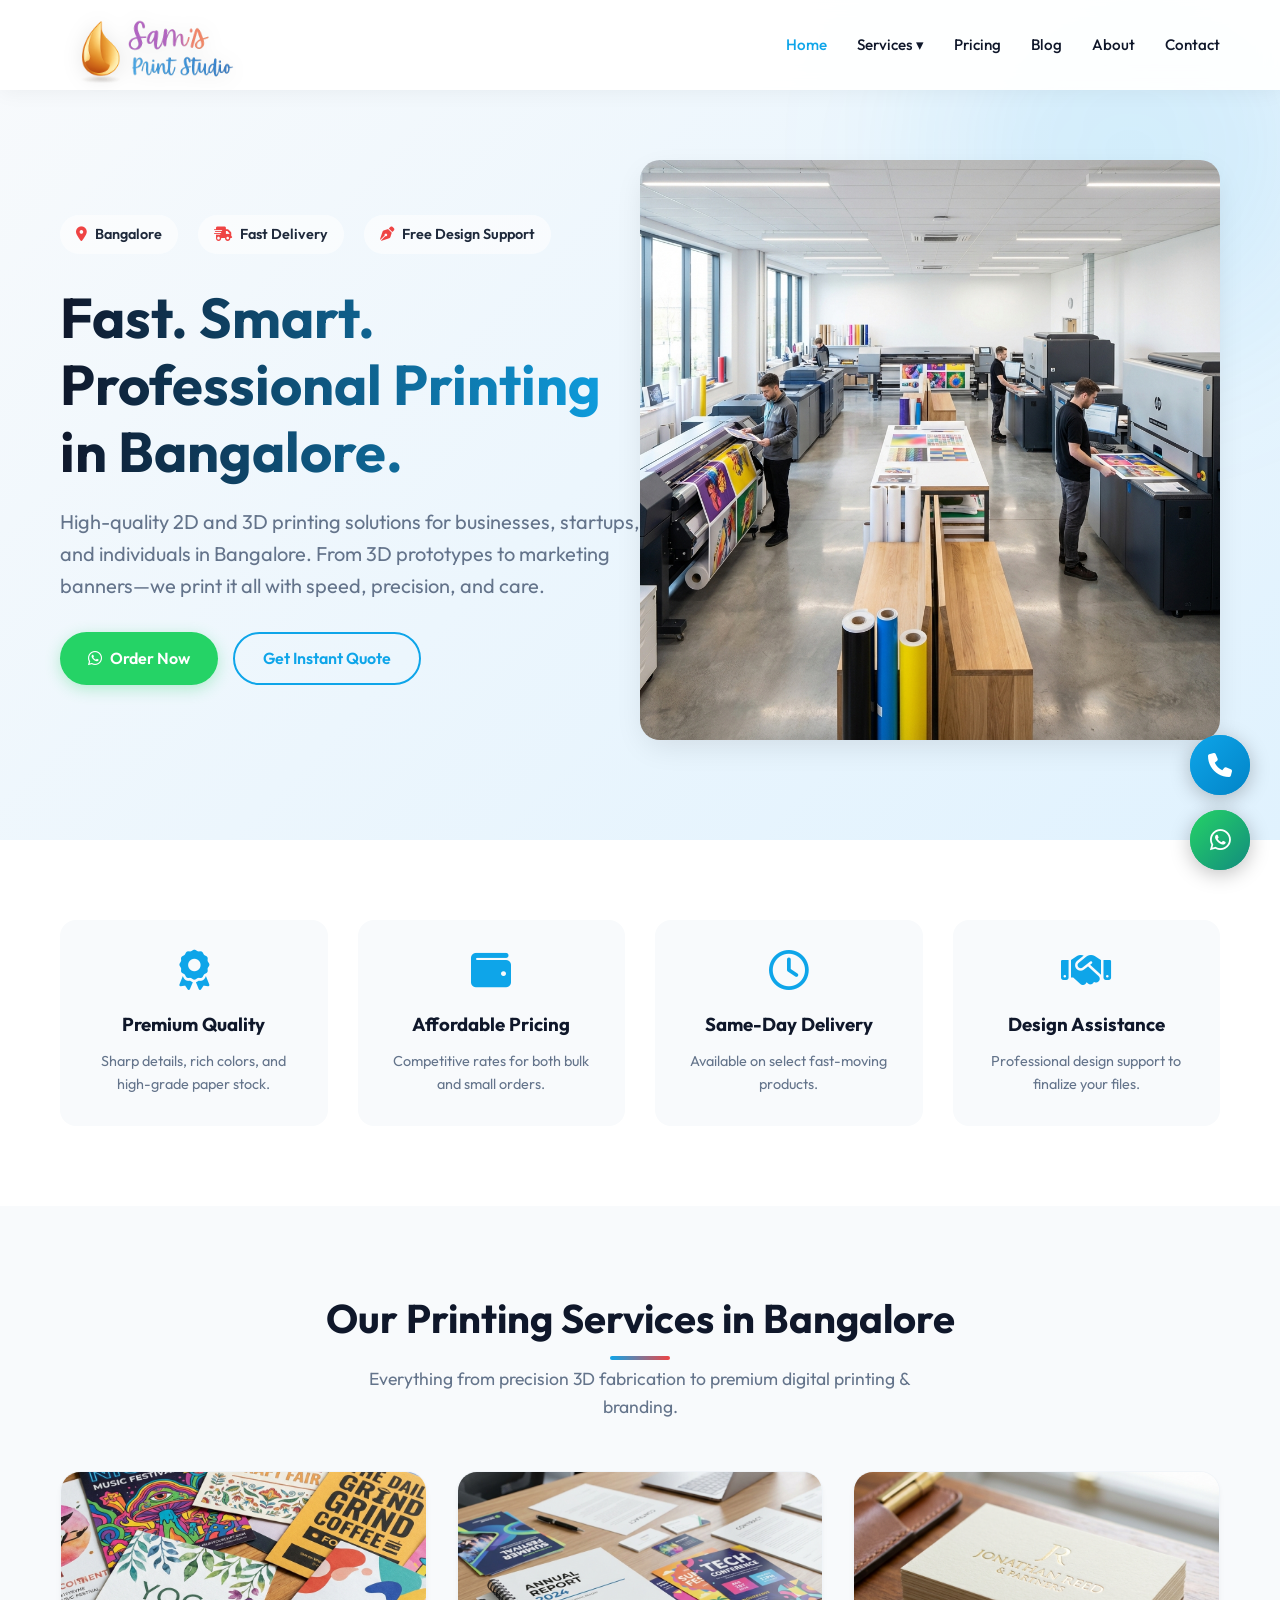
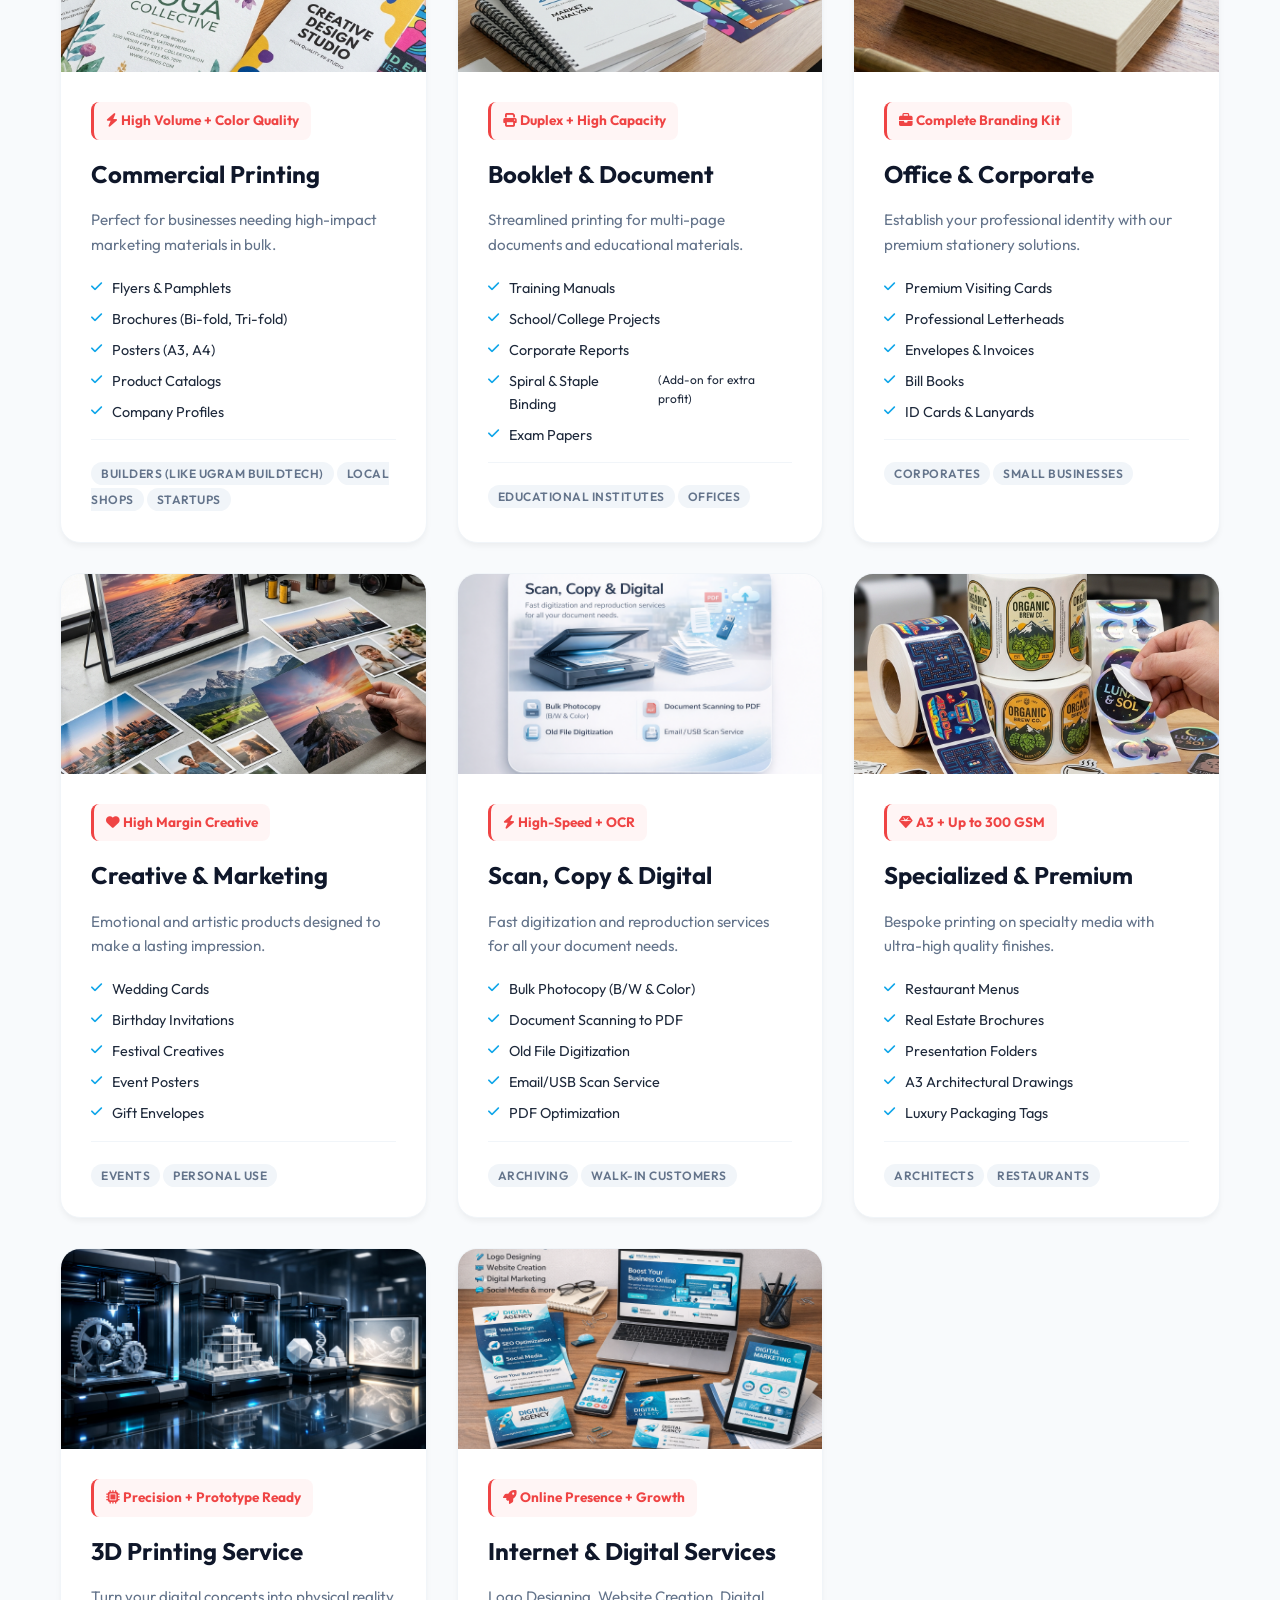
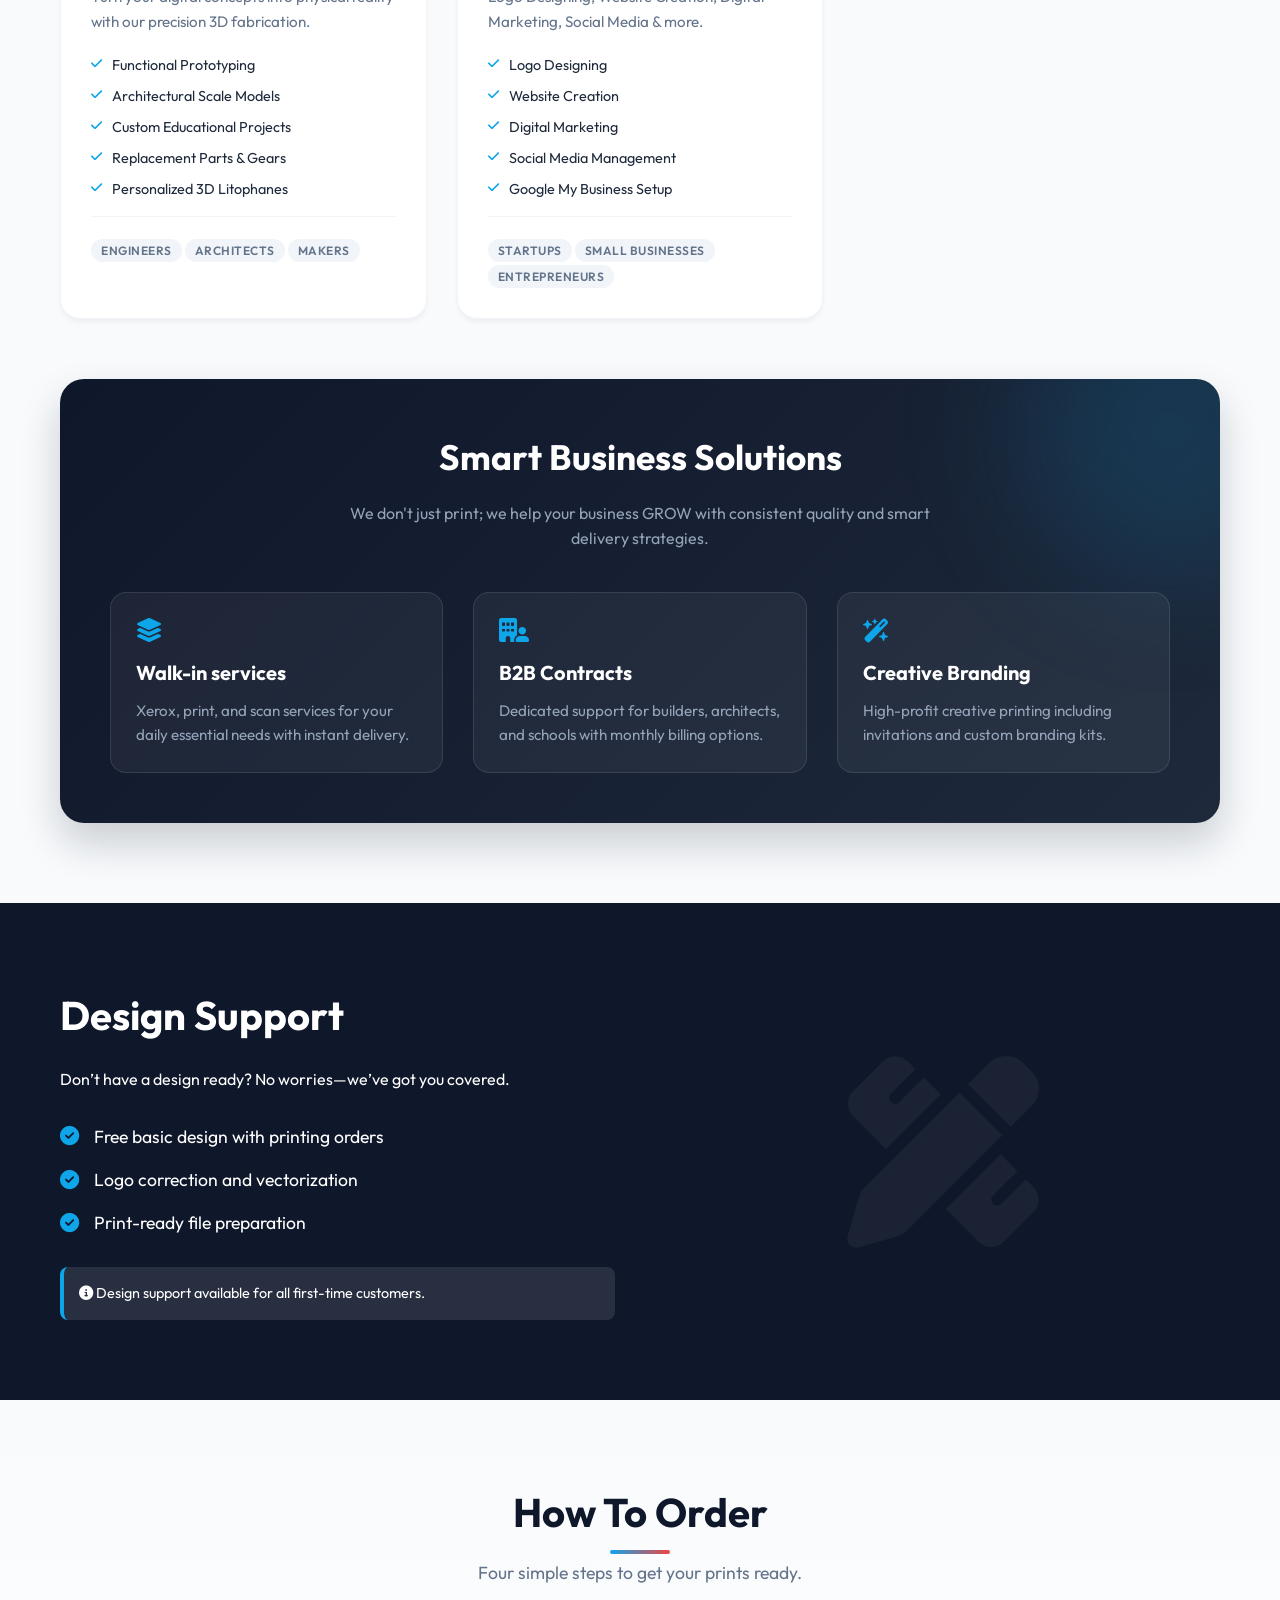
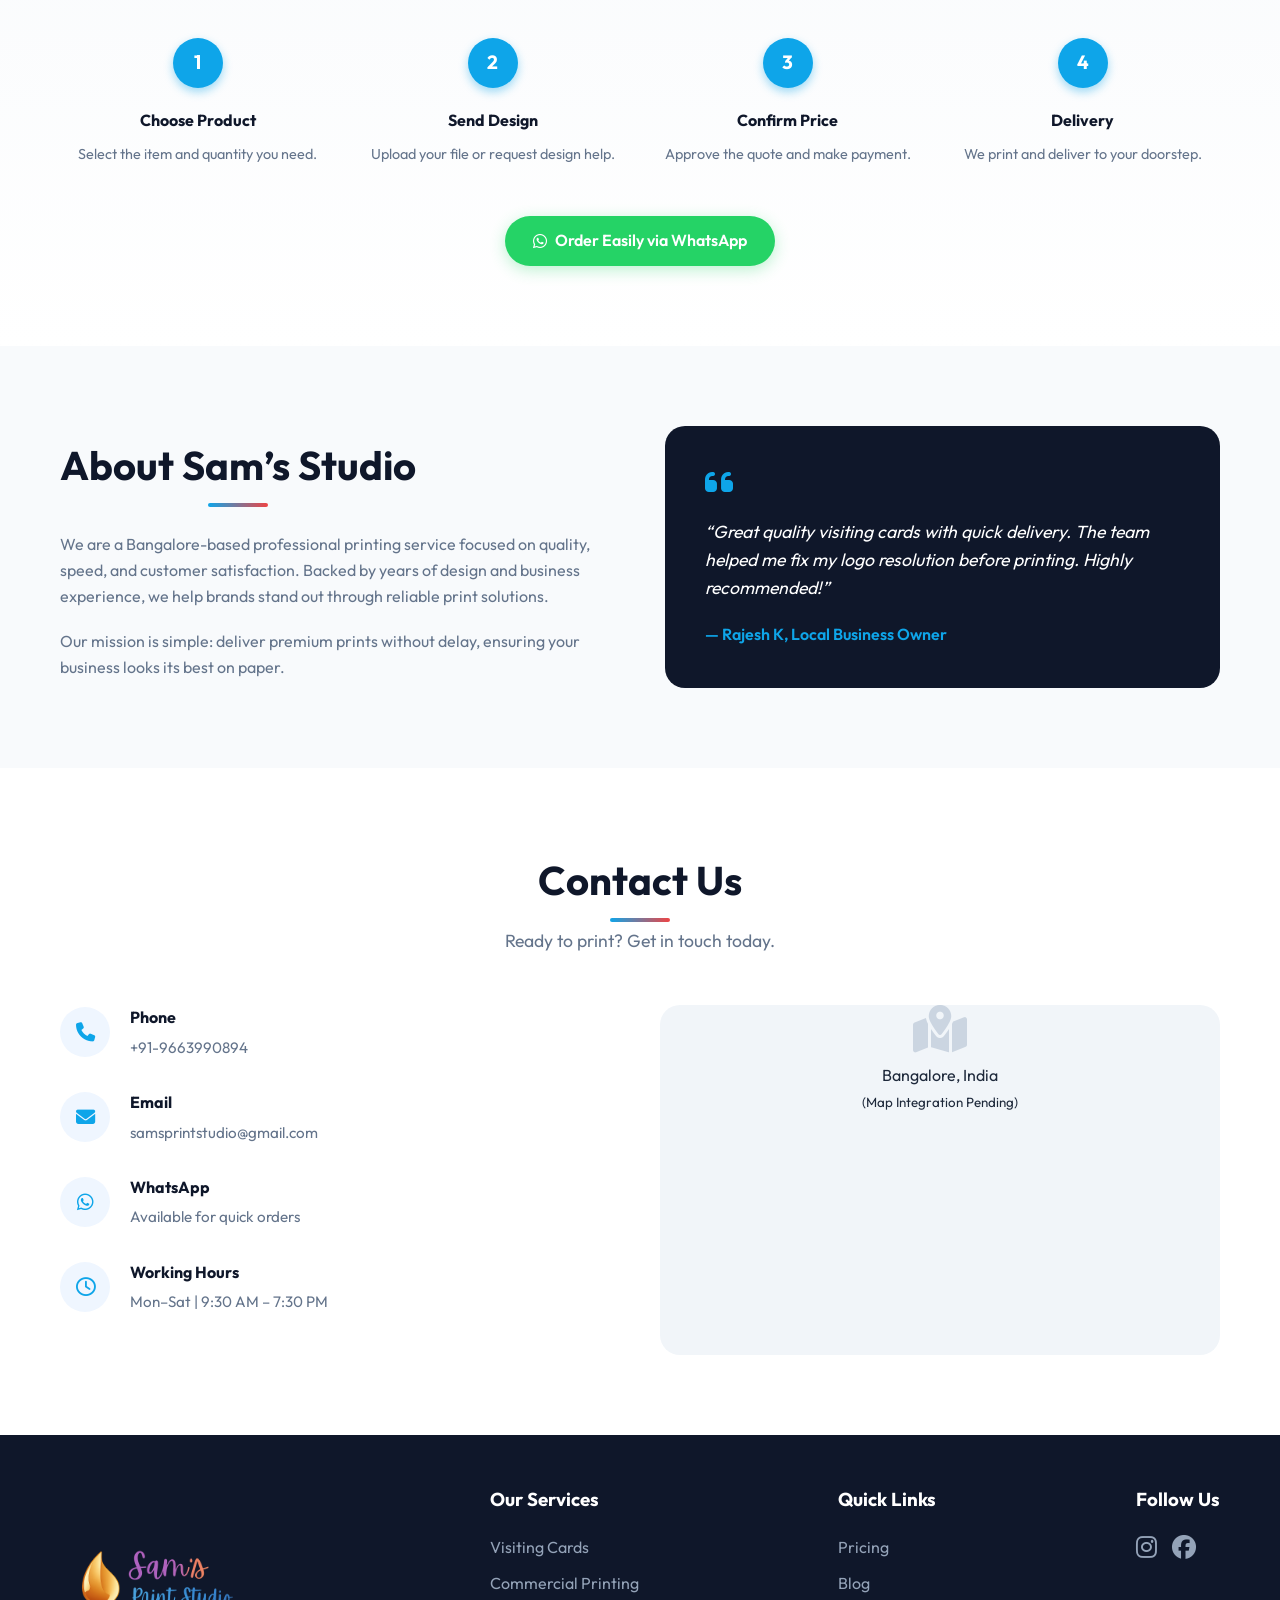
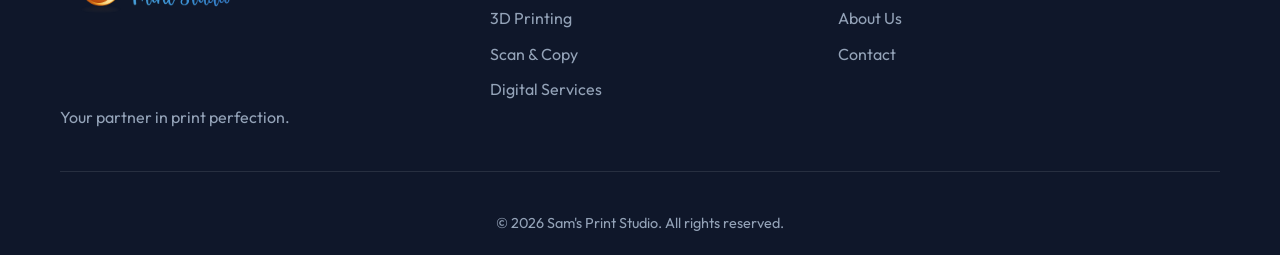
==== commit f3a8e475: "Pricing & SEO" ====
--- a/index.html
+++ b/index.html
@@ -4,12 +4,15 @@
 <head>
     <meta charset="UTF-8">
     <meta name="viewport" content="width=device-width, initial-scale=1.0">
-    <meta name="description"
-        content="Sam’s Print Studio - High-quality 3D and 2D printing solutions in Bangalore. From 3D prototypes to visiting cards, brochures, and banners. Fast delivery and expert design support.">
-    <meta name="keywords"
-        content="3D printing Bangalore, Professional printing services Bangalore, Visiting card printing, Digital printing, Custom 3D prototypes, Sam’s Print Studio">
+    <meta name="description" content="Top-rated professional printing services in Bangalore. Sam’s Print Studio offers fast 3D printing, premium visiting cards, flyers, digital copying, and full design support. Order today!">
+    <meta name="keywords" content="printing services Bangalore, 3D printing Bangalore, visiting card printing near me, flyer printing Bangalore, digital printing shop, professional printers Bangalore, Sam’s Print Studio">
     <meta name="author" content="Sam's Print Studio">
-    <title>Sam’s Print Studio | Professional Printing Services in Bangalore</title>
+    <meta property="og:title" content="Sam’s Print Studio | Best Printing Services in Bangalore">
+    <meta property="og:description" content="Top-rated professional printing services in Bangalore. Fast 3D printing, premium visiting cards, flyers, digital copying, and expert design support.">
+    <meta property="og:image" content="https://samsprintstudio.com/images/hero-printing-studio.png">
+    <meta property="og:url" content="https://samsprintstudio.com">
+    <meta property="og:type" content="LocalBusiness">
+    <title>Sam’s Print Studio | Best Printing Services & 3D Printing in Bangalore</title>
 
     <!-- Google Fonts -->
     <link rel="preconnect" href="https://fonts.googleapis.com">
@@ -20,1036 +23,28 @@
     <!-- Font Awesome -->
     <link rel="stylesheet" href="https://cdnjs.cloudflare.com/ajax/libs/font-awesome/6.4.0/css/all.min.css">
 
-    <style>
-        :root {
-            --primary: #0f172a;
-            /* Deep Navy */
-            --accent: #0ea5e9;
-            /* Bright Blue */
-            --accent-hot: #ef4444;
-            /* Red/Orange for hot actions */
-            --text-dark: #1e293b;
-            --text-light: #64748b;
-            --bg-light: #f8fafc;
-            --bg-white: #ffffff;
-            --card-shadow: 0 10px 30px -5px rgba(0, 0, 0, 0.1);
-            --transition: all 0.3s ease;
-        }
-
-        * {
-            margin: 0;
-            padding: 0;
-            box-sizing: border-box;
-            font-family: 'Outfit', sans-serif;
-            scroll-behavior: smooth;
-        }
-
-        body {
-            background-color: var(--bg-light);
-            color: var(--text-dark);
-            line-height: 1.6;
-            overflow-x: hidden;
-        }
-
-        a {
-            text-decoration: none;
-            color: inherit;
-        }
-
-        ul {
-            list-style: none;
-        }
-
-        /* Utilities */
-        .container {
-            max-width: 1200px;
-            margin: 0 auto;
-            padding: 0 20px;
-        }
-
-        .section-padding {
-            padding: 80px 0;
-        }
-
-        .section-title {
-            text-align: center;
-            margin-bottom: 50px;
-        }
-
-        .section-title h2 {
-            font-size: 2.5rem;
-            font-weight: 700;
-            color: var(--primary);
-            margin-bottom: 15px;
-            position: relative;
-            display: inline-block;
-        }
-
-        .section-title h2::after {
-            content: '';
-            position: absolute;
-            bottom: -10px;
-            left: 50%;
-            transform: translateX(-50%);
-            width: 60px;
-            height: 4px;
-            background: linear-gradient(90deg, var(--accent), var(--accent-hot));
-            border-radius: 2px;
-        }
-
-        .section-title p {
-            color: var(--text-light);
-            font-size: 1.1rem;
-            max-width: 600px;
-            margin: 0 auto;
-        }
-
-        .btn {
-            display: inline-block;
-            padding: 12px 28px;
-            border-radius: 50px;
-            font-weight: 600;
-            cursor: pointer;
-            transition: var(--transition);
-            border: none;
-            font-size: 1rem;
-        }
-
-        .btn-primary {
-            background: var(--accent);
-            color: white;
-            box-shadow: 0 4px 15px rgba(14, 165, 233, 0.3);
-        }
-
-        .btn-primary:hover {
-            transform: translateY(-2px);
-            box-shadow: 0 8px 25px rgba(14, 165, 233, 0.4);
-            background: #0284c7;
-        }
-
-        .btn-whatsapp {
-            background: #25D366;
-            color: white;
-            box-shadow: 0 4px 15px rgba(37, 211, 102, 0.3);
-            display: inline-flex;
-            align-items: center;
-            gap: 8px;
-        }
-
-        .btn-whatsapp:hover {
-            transform: translateY(-2px);
-            box-shadow: 0 8px 25px rgba(37, 211, 102, 0.4);
-            background: #20bd5a;
-        }
-
-        .btn-outline {
-            border: 2px solid var(--accent);
-            color: var(--accent);
-            background: transparent;
-        }
-
-        .btn-outline:hover {
-            background: var(--accent);
-            color: white;
-        }
-
-        /* Header */
-        header {
-            background: rgba(255, 255, 255, 0.95);
-            backdrop-filter: blur(10px);
-            position: fixed;
-            top: 0;
-            width: 100%;
-            z-index: 1000;
-            box-shadow: 0 2px 20px rgba(0, 0, 0, 0.05);
-            transition: var(--transition);
-        }
-
-        nav {
-            display: flex;
-            justify-content: space-between;
-            align-items: center;
-            height: 90px;
-            padding: 0;
-            position: relative;
-        }
-
-        .logo {
-            display: flex;
-            align-items: center;
-            gap: 8px;
-            position: relative;
-            width: 300px;
-            /* Reserve space for the large logo */
-            height: 200%;
-        }
-
-        .logo img {
-            height: 200px;
-            width: auto;
-            position: absolute;
-            top: 0;
-            left: 0;
-            filter: drop-shadow(0 2px 10px rgba(0, 0, 0, 0.1));
-        }
-
-        .nav-links {
-            display: flex;
-            gap: 30px;
-        }
-
-        .nav-links a {
-            font-weight: 500;
-            color: var(--primary);
-            transition: var(--transition);
-            font-size: 0.95rem;
-        }
-
-        .nav-links a:hover {
-            color: var(--accent);
-        }
-
-        .mobile-toggle {
-            display: none;
-            font-size: 1.5rem;
-            color: var(--primary);
-            cursor: pointer;
-        }
-
-        /* Hero Section */
-        .hero {
-            padding: 160px 0 100px;
-            background: linear-gradient(135deg, #f8fafc 0%, #e0f2fe 100%);
-            position: relative;
-            overflow: hidden;
-        }
-
-        .hero::before {
-            content: '';
-            position: absolute;
-            top: -50px;
-            right: -50px;
-            width: 400px;
-            height: 400px;
-            background: rgba(14, 165, 233, 0.1);
-            border-radius: 50%;
-            filter: blur(80px);
-            z-index: 0;
-        }
-
-        .hero-content {
-            display: flex;
-            align-items: center;
-            justify-content: space-between;
-            position: relative;
-            z-index: 1;
-        }
-
-        .hero-text {
-            flex: 1;
-            max-width: 600px;
-        }
-
-        .hero h1 {
-            font-size: 3.5rem;
-            line-height: 1.2;
-            margin-bottom: 20px;
-            background: linear-gradient(90deg, var(--primary), var(--accent));
-            background-clip: text;
-            -webkit-background-clip: text;
-            -webkit-text-fill-color: transparent;
-        }
-
-        .hero p {
-            font-size: 1.25rem;
-            color: var(--text-light);
-            margin-bottom: 30px;
-        }
-
-        .info-strip {
-            display: flex;
-            gap: 20px;
-            margin-bottom: 30px;
-            flex-wrap: wrap;
-        }
-
-        .info-item {
-            display: flex;
-            align-items: center;
-            gap: 8px;
-            font-size: 0.9rem;
-            font-weight: 600;
-            color: var(--text-dark);
-            background: rgba(255, 255, 255, 0.6);
-            padding: 8px 16px;
-            border-radius: 20px;
-        }
-
-        .info-item i {
-            color: var(--accent-hot);
-        }
-
-        .hero-buttons {
-            display: flex;
-            gap: 15px;
-            flex-wrap: wrap;
-        }
-
-        .hero-image {
-            flex: 1;
-            display: flex;
-            justify-content: center;
-            position: relative;
-        }
-
-        .hero-img-fluid {
-            max-width: 100%;
-            height: auto;
-            border-radius: 20px;
-            box-shadow: var(--card-shadow);
-        }
-
-
-
-        /* Why Choose Us */
-        .features {
-            background: var(--bg-white);
-        }
-
-        .features-grid {
-            display: flex;
-            justify-content: space-around;
-            flex-wrap: wrap;
-            gap: 30px;
-            text-align: center;
-        }
-
-        .feature-item {
-            flex: 1;
-            min-width: 200px;
-            padding: 30px;
-            border-radius: 16px;
-            background: var(--bg-light);
-            transition: var(--transition);
-        }
-
-        .feature-item:hover {
-            transform: translateY(-5px);
-            box-shadow: var(--card-shadow);
-            background: white;
-        }
-
-        .feature-icon {
-            font-size: 2.5rem;
-            color: var(--accent);
-            margin-bottom: 20px;
-        }
-
-        .feature-item h3 {
-            margin-bottom: 10px;
-            color: var(--primary);
-        }
-
-        .feature-item p {
-            font-size: 0.9rem;
-            color: var(--text-light);
-        }
-
-        /* Services */
-        .services-grid {
-            display: grid;
-            grid-template-columns: repeat(auto-fit, minmax(300px, 1fr));
-            gap: 30px;
-        }
-
-        .service-card {
-            background: var(--bg-white);
-            border-radius: 20px;
-            overflow: hidden;
-            box-shadow: 0 4px 6px -1px rgba(0, 0, 0, 0.05);
-            transition: var(--transition);
-            border: 1px solid #f1f5f9;
-            height: 100%;
-            display: flex;
-            flex-direction: column;
-            position: relative;
-        }
-
-        .coming-soon-badge {
-            position: absolute;
-            top: 20px;
-            right: 20px;
-            background: var(--accent-hot);
-            color: white;
-            padding: 5px 15px;
-            border-radius: 20px;
-            font-size: 0.85rem;
-            font-weight: 700;
-            z-index: 10;
-            box-shadow: 0 4px 10px rgba(239, 68, 68, 0.4);
-        }
-
-        .service-card:hover {
-            transform: translateY(-10px);
-            box-shadow: var(--card-shadow);
-            border-color: var(--accent);
-        }
-
-        .service-icon-box {
-            height: 200px;
-            /* Increased height for images */
-            background: #f1f5f9;
-            overflow: hidden;
-            position: relative;
-        }
-
-        .service-icon-box img {
-            width: 100%;
-            height: 100%;
-            object-fit: cover;
-            transition: transform 0.5s ease;
-        }
-
-        .service-card:hover .service-icon-box img {
-            transform: scale(1.1);
-        }
-
-        .service-icon-box::after {
-            display: none;
-        }
-
-        .service-content {
-            padding: 30px;
-            flex-grow: 1;
-        }
-
-        .service-content h3 {
-            font-size: 1.5rem;
-            margin-bottom: 15px;
-            color: var(--primary);
-        }
-
-        .service-content p {
-            color: var(--text-light);
-            font-size: 0.95rem;
-            margin-bottom: 20px;
-        }
-
-        .service-list {
-            padding: 0;
-            margin: 15px 0;
-            list-style: none;
-        }
-
-        .service-list li {
-            margin-bottom: 8px;
-            font-size: 0.9rem;
-            color: var(--text-dark);
-            display: flex;
-            align-items: flex-start;
-            gap: 10px;
-        }
-
-        .service-list li i {
-            color: var(--accent);
-            margin-top: 4px;
-            font-size: 0.8rem;
-        }
-
-        .service-benefit {
-            font-size: 0.85rem;
-            font-weight: 700;
-            color: var(--accent-hot);
-            background: rgba(239, 68, 68, 0.05);
-            padding: 8px 12px;
-            border-radius: 8px;
-            margin-bottom: 15px;
-            display: inline-block;
-            border-left: 3px solid var(--accent-hot);
-        }
-
-        .service-target {
-            font-size: 0.75rem;
-            background: #f1f5f9;
-            padding: 4px 10px;
-            border-radius: 20px;
-            color: var(--text-light);
-            font-weight: 600;
-            text-transform: uppercase;
-            letter-spacing: 0.5px;
-        }
-
-        .service-footer {
-            margin-top: auto;
-            padding-top: 20px;
-            border-top: 1px solid #f1f5f9;
-        }
-
-        /* Business Strategy Section Styles */
-        .strategy-banner {
-            background: linear-gradient(135deg, var(--primary) 0%, #1e293b 100%);
-            color: white;
-            border-radius: 24px;
-            padding: 50px;
-            margin-top: 60px;
-            position: relative;
-            overflow: hidden;
-            box-shadow: 0 20px 40px rgba(15, 23, 42, 0.2);
-        }
-
-        .strategy-banner::before {
-            content: '';
-            position: absolute;
-            top: -100px;
-            right: -100px;
-            width: 300px;
-            height: 300px;
-            background: rgba(14, 165, 233, 0.15);
-            border-radius: 50%;
-            filter: blur(60px);
-        }
-
-        .strategy-grid {
-            display: grid;
-            grid-template-columns: repeat(auto-fit, minmax(280px, 1fr));
-            gap: 30px;
-            margin-top: 40px;
-        }
-
-        .strategy-card {
-            background: rgba(255, 255, 255, 0.05);
-            padding: 25px;
-            border-radius: 16px;
-            border: 1px solid rgba(255, 255, 255, 0.1);
-            transition: var(--transition);
-        }
-
-        .strategy-card:hover {
-            background: rgba(255, 255, 255, 0.1);
-            transform: translateY(-5px);
-        }
-
-        .strategy-card i {
-            font-size: 1.5rem;
-            color: var(--accent);
-            margin-bottom: 15px;
-            display: block;
-        }
-
-        .strategy-card h4 {
-            font-size: 1.25rem;
-            margin-bottom: 10px;
-            color: white;
-        }
-
-        .strategy-card p {
-            font-size: 0.95rem;
-            color: #94a3b8;
-        }
-
-        /* Design Support */
-        .design-support {
-            background: var(--primary);
-            color: white;
-            position: relative;
-            overflow: hidden;
-        }
-
-        .design-wrapper {
-            display: flex;
-            align-items: center;
-            gap: 50px;
-            position: relative;
-            z-index: 1;
-        }
-
-        .design-text {
-            flex: 1;
-        }
-
-        .design-text h2 {
-            font-size: 2.5rem;
-            margin-bottom: 20px;
-        }
-
-        .design-bullets {
-            margin: 30px 0;
-        }
-
-        .design-bullets li {
-            margin-bottom: 15px;
-            display: flex;
-            align-items: center;
-            gap: 15px;
-            font-size: 1.1rem;
-        }
-
-        .design-bullets i {
-            color: var(--accent);
-            font-size: 1.2rem;
-        }
-
-        .design-note {
-            background: rgba(255, 255, 255, 0.1);
-            padding: 15px;
-            border-radius: 8px;
-            font-size: 0.9rem;
-            border-left: 4px solid var(--accent);
-        }
-
-        .design-visual {
-            flex: 1;
-            text-align: center;
-        }
-
-        .design-visual i {
-            font-size: 12rem;
-            color: rgba(255, 255, 255, 0.05);
-        }
-
-        /* Pricing */
-        .pricing-table {
-            background: var(--bg-white);
-            border-radius: 16px;
-            box-shadow: var(--card-shadow);
-            overflow: hidden;
-            max-width: 800px;
-            margin: 0 auto;
-        }
-
-        .pricing-header {
-            background: var(--text-dark);
-            color: white;
-            padding: 20px;
-            text-align: center;
-            font-size: 1.2rem;
-            font-weight: 600;
-        }
-
-        .pricing-row {
-            display: flex;
-            justify-content: space-between;
-            padding: 20px;
-            border-bottom: 1px solid #eee;
-            align-items: center;
-        }
-
-        .pricing-row:last-child {
-            border-bottom: none;
-        }
-
-        .pricing-row:hover {
-            background-color: #f8fafc;
-        }
-
-        .price-tag {
-            font-weight: 700;
-            color: var(--primary);
-        }
-
-        .price-disclaimer {
-            text-align: center;
-            margin-top: 15px;
-            font-size: 0.8rem;
-            color: var(--text-light);
-        }
-
-        /* Steps */
-        .steps {
-            background: linear-gradient(180deg, #f8fafc 0%, #ffffff 100%);
-        }
-
-        .steps-container {
-            display: flex;
-            justify-content: space-between;
-            align-items: flex-start;
-            flex-wrap: wrap;
-            gap: 20px;
-            position: relative;
-        }
-
-        .step-item {
-            flex: 1;
-            text-align: center;
-            position: relative;
-            z-index: 1;
-            min-width: 220px;
-        }
-
-        .step-num {
-            width: 50px;
-            height: 50px;
-            background: var(--accent);
-            color: white;
-            border-radius: 50%;
-            display: flex;
-            align-items: center;
-            justify-content: center;
-            font-size: 1.2rem;
-            font-weight: 700;
-            margin: 0 auto 20px;
-            box-shadow: 0 4px 10px rgba(14, 165, 233, 0.4);
-        }
-
-        .step-item h4 {
-            margin-bottom: 10px;
-            color: var(--primary);
-        }
-
-        .step-item p {
-            font-size: 0.9rem;
-            color: var(--text-light);
-        }
-
-        /* About & Testimonials */
-        .about-wrap {
-            display: grid;
-            grid-template-columns: 1fr 1fr;
-            gap: 50px;
-            align-items: center;
-        }
-
-        .testimonial-box {
-            background: var(--primary);
-            color: white;
-            padding: 40px;
-            border-radius: 20px;
-            position: relative;
-        }
-
-        .testimonial-box i {
-            font-size: 2rem;
-            color: var(--accent);
-            margin-bottom: 20px;
-        }
-
-        .quote-text {
-            font-size: 1.1rem;
-            font-style: italic;
-            margin-bottom: 20px;
-        }
-
-        .author {
-            font-weight: 600;
-            color: var(--accent);
-        }
-
-        /* Contact */
-        .contact {
-            background: #fff;
-        }
-
-        .contact-content {
-            display: flex;
-            flex-wrap: wrap;
-            gap: 40px;
-        }
-
-        .contact-info {
-            flex: 1;
-            min-width: 300px;
-        }
-
-        .info-row {
-            display: flex;
-            align-items: center;
-            gap: 20px;
-            margin-bottom: 30px;
-        }
-
-        .c-icon {
-            width: 50px;
-            height: 50px;
-            background: #eff6ff;
-            color: var(--accent);
-            border-radius: 50%;
-            display: flex;
-            align-items: center;
-            justify-content: center;
-            font-size: 1.2rem;
-        }
-
-        .c-text h4 {
-            color: var(--primary);
-            margin-bottom: 5px;
-        }
-
-        .c-text p {
-            color: var(--text-light);
-            font-size: 0.95rem;
-        }
-
-        .contact-map {
-            flex: 1;
-            min-width: 300px;
-            height: 350px;
-            background: #f1f5f9;
-            border-radius: 20px;
-            overflow: hidden;
-            display: flex;
-            align-items: center;
-            justify-content: center;
-            color: var(--text-light);
-        }
-
-        /* Footer */
-        footer {
-            background: var(--primary);
-            color: #94a3b8;
-            padding: 50px 0 20px;
-        }
-
-        .footer-content {
-            display: flex;
-            justify-content: space-between;
-            flex-wrap: wrap;
-            gap: 40px;
-            margin-bottom: 40px;
-            border-bottom: 1px solid rgba(255, 255, 255, 0.1);
-            padding-bottom: 40px;
-        }
-
-        .footer-brand h2 {
-            color: white;
-            margin-bottom: 10px;
-        }
-
-        .footer-links h3 {
-            color: white;
-            margin-bottom: 20px;
-        }
-
-        .footer-links ul li {
-            margin-bottom: 10px;
-        }
-
-        .footer-links ul li a:hover {
-            color: var(--accent);
-        }
-
-        .copyright {
-            text-align: center;
-            font-size: 0.9rem;
-        }
-
-        .seo-hidden {
-            display: none;
-        }
-
-        .footer-logo {
-            height: 200px;
-            width: auto;
-            display: block;
-        }
-
-        .reveal {
-            opacity: 0;
-            transform: translateY(30px);
-            transition: all 0.6s ease-out;
-        }
-
-        .reveal.active {
-            opacity: 1;
-            transform: translateY(0);
-        }
-
-        /* Responsive */
-        @media (max-width: 768px) {
-            .hero h1 {
-                font-size: 2.5rem;
-            }
-
-            .hero-content {
-                flex-direction: column-reverse;
-                gap: 40px;
-            }
-
-            .hero-image {
-                display: block;
-                margin-bottom: 30px;
-            }
-
-            .hero-img-fluid {
-                width: 100%;
-            }
-
-            /* Mobile adjustments for large logo */
-            nav {
-                height: 70px;
-            }
-
-            .logo {
-                width: auto;
-            }
-
-            .logo img {
-                height: 80px;
-                position: relative;
-                top: 0;
-            }
-
-            .nav-links {
-                display: none;
-                position: absolute;
-                top: 70px;
-                left: 0;
-                width: 100%;
-                background: white;
-                flex-direction: column;
-                padding: 20px;
-                box-shadow: 0 10px 10px rgba(0, 0, 0, 0.05);
-                text-align: center;
-            }
-
-            .nav-links.active {
-                display: flex;
-            }
-
-            .mobile-toggle {
-                display: block;
-            }
-
-            .design-wrapper {
-                flex-direction: column;
-            }
-
-            .about-wrap {
-                grid-template-columns: 1fr;
-            }
-
-            .steps-container {
-                flex-direction: column;
-                gap: 40px;
-            }
-
-            .step-item::after {
-                display: none;
-            }
-        }
-
-        /* Floating Contact Widget */
-        .floating-widget {
-            position: fixed;
-            bottom: 30px;
-            right: 30px;
-            display: flex;
-            flex-direction: column;
-            gap: 15px;
-            z-index: 9999;
-        }
-
-        .floating-btn {
-            width: 60px;
-            height: 60px;
-            border-radius: 50%;
-            display: flex;
-            align-items: center;
-            justify-content: center;
-            color: white;
-            font-size: 1.5rem;
-            box-shadow: 0 4px 20px rgba(0, 0, 0, 0.25);
-            transition: all 0.3s ease;
-            cursor: pointer;
-            text-decoration: none;
-        }
-
-        .floating-btn:hover {
-            transform: scale(1.1) translateY(-3px);
-            box-shadow: 0 8px 30px rgba(0, 0, 0, 0.35);
-        }
-
-        .floating-btn.whatsapp {
-            background: linear-gradient(135deg, #25D366, #128C7E);
-        }
-
-        .floating-btn.whatsapp:hover {
-            background: linear-gradient(135deg, #20bd5a, #0d7a6d);
-        }
-
-        .floating-btn.call {
-            background: linear-gradient(135deg, var(--accent), #0284c7);
-        }
-
-        .floating-btn.call:hover {
-            background: linear-gradient(135deg, #0284c7, #0369a1);
-        }
-
-        .floating-btn::before {
-            content: '';
-            position: absolute;
-            width: 100%;
-            height: 100%;
-            border-radius: 50%;
-            background: inherit;
-            animation: pulse 2s infinite;
-            z-index: -1;
-        }
-
-        @keyframes pulse {
-            0% {
-                transform: scale(1);
-                opacity: 0.7;
-            }
-
-            70% {
-                transform: scale(1.3);
-                opacity: 0;
-            }
-
-            100% {
-                transform: scale(1);
-                opacity: 0;
-            }
-        }
-
-        .floating-btn .tooltip {
-            position: absolute;
-            right: 75px;
-            background: var(--primary);
-            color: white;
-            padding: 8px 15px;
-            border-radius: 8px;
-            font-size: 0.9rem;
-            font-weight: 500;
-            white-space: nowrap;
-            opacity: 0;
-            visibility: hidden;
-            transition: all 0.3s ease;
-        }
-
-        .floating-btn .tooltip::after {
-            content: '';
-            position: absolute;
-            right: -8px;
-            top: 50%;
-            transform: translateY(-50%);
-            border: 4px solid transparent;
-            border-left-color: var(--primary);
-        }
-
-        .floating-btn:hover .tooltip {
-            opacity: 1;
-            visibility: visible;
-            right: 70px;
-        }
-
-        @media (max-width: 768px) {
-            .floating-widget {
-                bottom: 20px;
-                right: 20px;
-            }
-
-            .floating-btn {
-                width: 55px;
-                height: 55px;
-                font-size: 1.3rem;
-            }
-
-            .floating-btn .tooltip {
-                display: none;
-            }
-        }
-    </style>
+    <link rel="stylesheet" href="styles.css">
+
+    <!-- Schema: LocalBusiness -->
+    <script type="application/ld+json">
+    {
+        "@context": "https://schema.org",
+        "@type": "LocalBusiness",
+        "name": "Sam's Print Studio",
+        "description": "Premium 3D and 2D printing solutions in Bangalore. Visiting cards, brochures, digital services, and affordable 3D printing.",
+        "url": "https://samsprintstudio.com",
+        "telephone": "+91-9663990894",
+        "email": "samsprintstudio@gmail.com",
+        "address": {
+            "@type": "PostalAddress",
+            "addressLocality": "Bangalore",
+            "addressRegion": "Karnataka",
+            "addressCountry": "IN"
+        },
+        "openingHours": "Mo-Sa 09:30-19:30",
+        "priceRange": "₹"
+    }
+    </script>
 </head>
 
 <body>
@@ -1062,9 +57,19 @@
                     <img src="logo.png" alt="Sam’s Print Studio">
                 </a>
                 <div class="nav-links" id="navLinks">
-                    <a href="#home">Home</a>
-                    <a href="#services">Services</a>
-
+                    <a href="#home" class="active">Home</a>
+                    <div class="nav-dropdown">
+                        <a href="#services">Services ▾</a>
+                        <div class="dropdown-menu">
+                            <a href="visiting-cards.html">Visiting Cards</a>
+                            <a href="commercial-printing.html">Commercial Printing</a>
+                            <a href="3d-printing.html">3D Printing</a>
+                            <a href="scanning-services.html">Scan & Copy</a>
+                            <a href="digital-services.html">Digital Services</a>
+                        </div>
+                    </div>
+                    <a href="pricing.html">Pricing</a>
+                    <a href="blog.html">Blog</a>
                     <a href="#about">About</a>
                     <a href="#contact">Contact</a>
                 </div>
@@ -1085,8 +90,8 @@
                         <div class="info-item"><i class="fa-solid fa-truck-fast"></i> Fast Delivery</div>
                         <div class="info-item"><i class="fa-solid fa-pen-nib"></i> Free Design Support</div>
                     </div>
-                    <h1>Fast. Smart. <br>Professional Printing.</h1>
-                    <p>High-quality 2D and 3D printing solutions for businesses, startups, and individuals. From 3D
+                    <h1>Fast. Smart. <br>Professional Printing in Bangalore.</h1>
+                    <p>High-quality 2D and 3D printing solutions for businesses, startups, and individuals in Bangalore. From 3D
                         prototypes to marketing banners—we print it all with speed, precision, and care.</p>
                     <div class="hero-buttons">
                         <a href="https://wa.me/919663990894" class="btn btn-whatsapp" target="_blank">
@@ -1135,7 +140,7 @@
     <section class="section-padding" id="services">
         <div class="container">
             <div class="section-title reveal">
-                <h2>Our Services</h2>
+                <h2>Our Printing Services in Bangalore</h2>
                 <p>Everything from precision 3D fabrication to premium digital printing & branding.</p>
             </div>
 
@@ -1143,7 +148,7 @@
                 <!-- Card 1: Commercial Printing -->
                 <div class="service-card reveal">
                     <div class="service-icon-box">
-                        <img src="images/flyers.png" alt="Commercial Printing">
+                        <img src="images/flyers.png" alt="Commercial Bulk Printing Services Bangalore">
                     </div>
                     <div class="service-content">
                         <span class="service-benefit"><i class="fa-solid fa-bolt"></i> High Volume + Color
@@ -1168,7 +173,7 @@
                 <!-- Card 2: Booklet & Document -->
                 <div class="service-card reveal">
                     <div class="service-icon-box">
-                        <img src="images/document-print.png" alt="Booklet Printing">
+                        <img src="images/document-print.png" alt="Booklets and Document Printing Bangalore">
                     </div>
                     <div class="service-content">
                         <span class="service-benefit"><i class="fa-solid fa-print"></i> Duplex + High Capacity</span>
@@ -1192,7 +197,7 @@
                 <!-- Card 3: Office & Corporate -->
                 <div class="service-card reveal">
                     <div class="service-icon-box">
-                        <img src="images/visiting-cards.png" alt="Office Services">
+                        <img src="images/visiting-cards.png" alt="Visiting Cards and Office Stationery Printing">
                     </div>
                     <div class="service-content">
                         <span class="service-benefit"><i class="fa-solid fa-briefcase"></i> Complete Branding Kit</span>
@@ -1215,7 +220,7 @@
                 <!-- Card 4: Creative & Marketing -->
                 <div class="service-card reveal">
                     <div class="service-icon-box">
-                        <img src="images/photo-print.png" alt="Creative Prints">
+                        <img src="images/photo-print.png" alt="Creative Wedding Cards and Photo Prints">
                     </div>
                     <div class="service-content">
                         <span class="service-benefit"><i class="fa-solid fa-heart"></i> High Margin Creative</span>
@@ -1238,7 +243,7 @@
                 <!-- Card 5: Scan & Digital -->
                 <div class="service-card reveal">
                     <div class="service-icon-box">
-                        <img src="images/scanner.png" alt="Scan & Digital">
+                        <img src="images/scanner.png" alt="Scan, Copy and Digital Archiving Bangalore">
                     </div>
                     <div class="service-content">
                         <span class="service-benefit"><i class="fa-solid fa-bolt"></i> High-Speed + OCR</span>
@@ -1261,7 +266,7 @@
                 <!-- Card 6: Specialized (Premium) -->
                 <div class="service-card reveal">
                     <div class="service-icon-box">
-                        <img src="images/stickers.png" alt="Premium Printing">
+                        <img src="images/stickers.png" alt="Specialized and Premium Sticker Printing">
                     </div>
                     <div class="service-content">
                         <span class="service-benefit"><i class="fa-solid fa-gem"></i> A3 + Up to 300 GSM</span>
@@ -1284,7 +289,7 @@
                 <!-- Card 7: 3D Printing Service -->
                 <div class="service-card reveal">
                     <div class="service-icon-box">
-                        <img src="images/3D printing services.png" alt="3D Printing">
+                        <img src="images/3D printing services.png" alt="FDM 3D Printing Service Bangalore">
                     </div>
                     <div class="service-content">
                         <span class="service-benefit"><i class="fa-solid fa-microchip"></i> Precision + Prototype
@@ -1515,11 +520,22 @@
                     <p style="margin-top: 20px;">Your partner in print perfection.</p>
                 </div>
                 <div class="footer-links">
+                    <h3>Our Services</h3>
+                    <ul>
+                        <li><a href="visiting-cards.html">Visiting Cards</a></li>
+                        <li><a href="commercial-printing.html">Commercial Printing</a></li>
+                        <li><a href="3d-printing.html">3D Printing</a></li>
+                        <li><a href="scanning-services.html">Scan & Copy</a></li>
+                        <li><a href="digital-services.html">Digital Services</a></li>
+                    </ul>
+                </div>
+                <div class="footer-links">
                     <h3>Quick Links</h3>
                     <ul>
-                        <li><a href="#services">Services</a></li>
-
-                        <li><a href="#contact">Contact Support</a></li>
+                        <li><a href="pricing.html">Pricing</a></li>
+                        <li><a href="blog.html">Blog</a></li>
+                        <li><a href="index.html#about">About Us</a></li>
+                        <li><a href="index.html#contact">Contact</a></li>
                     </ul>
                 </div>
                 <div class="footer-links">
@@ -1533,14 +549,8 @@
                 </div>
             </div>
             <div class="copyright">
-                <p>&copy; 2024 Sam’s Print Studio. All rights reserved.</p>
-            </div>
-        </div>
-        <!-- SEO Keywords Hidden -->
-        <div class="seo-hidden">
-            3D Printing Bangalore, Printing services in Bangalore, Visiting card printing Bangalore, Digital printing
-            near me, Custom printing
-            Bangalore.
+                <p>&copy; 2026 Sam's Print Studio. All rights reserved.</p>
+            </div>
         </div>
     </footer>
 
@@ -1601,4 +611,4 @@
     </script>
 </body>
 
-</html>+</html>
--- a/styles.css
+++ b/styles.css
@@ -0,0 +1,1390 @@
+/* ==========================================
+   SAM'S PRINT STUDIO — Global Stylesheet
+   ========================================== */
+
+:root {
+    --primary: #0f172a;
+    --accent: #0ea5e9;
+    --accent-hot: #ef4444;
+    --accent-green: #10b981;
+    --text-dark: #1e293b;
+    --text-light: #64748b;
+    --bg-light: #f8fafc;
+    --bg-white: #ffffff;
+    --card-shadow: 0 10px 30px -5px rgba(0, 0, 0, 0.1);
+    --transition: all 0.3s ease;
+    --gradient-primary: linear-gradient(135deg, #0f172a 0%, #1e3a5f 100%);
+    --gradient-accent: linear-gradient(135deg, #0ea5e9 0%, #06b6d4 100%);
+}
+
+* {
+    margin: 0;
+    padding: 0;
+    box-sizing: border-box;
+    font-family: 'Outfit', sans-serif;
+    scroll-behavior: smooth;
+}
+
+body {
+    background-color: var(--bg-light);
+    color: var(--text-dark);
+    line-height: 1.6;
+    overflow-x: hidden;
+}
+
+a { text-decoration: none; color: inherit; }
+ul { list-style: none; }
+
+/* ==========================================
+   UTILITIES
+   ========================================== */
+.container {
+    max-width: 1200px;
+    margin: 0 auto;
+    padding: 0 20px;
+}
+
+.section-padding { padding: 80px 0; }
+
+.section-title {
+    text-align: center;
+    margin-bottom: 50px;
+}
+
+.section-title h2 {
+    font-size: 2.5rem;
+    font-weight: 700;
+    color: var(--primary);
+    margin-bottom: 15px;
+    position: relative;
+    display: inline-block;
+}
+
+.section-title h2::after {
+    content: '';
+    position: absolute;
+    bottom: -10px;
+    left: 50%;
+    transform: translateX(-50%);
+    width: 60px;
+    height: 4px;
+    background: linear-gradient(90deg, var(--accent), var(--accent-hot));
+    border-radius: 2px;
+}
+
+.section-title p {
+    color: var(--text-light);
+    font-size: 1.1rem;
+    max-width: 600px;
+    margin: 0 auto;
+}
+
+/* Buttons */
+.btn {
+    display: inline-block;
+    padding: 12px 28px;
+    border-radius: 50px;
+    font-weight: 600;
+    cursor: pointer;
+    transition: var(--transition);
+    border: none;
+    font-size: 1rem;
+}
+
+.btn-primary {
+    background: var(--accent);
+    color: white;
+    box-shadow: 0 4px 15px rgba(14, 165, 233, 0.3);
+}
+
+.btn-primary:hover {
+    transform: translateY(-2px);
+    box-shadow: 0 8px 25px rgba(14, 165, 233, 0.4);
+    background: #0284c7;
+}
+
+.btn-whatsapp {
+    background: #25D366;
+    color: white;
+    box-shadow: 0 4px 15px rgba(37, 211, 102, 0.3);
+    display: inline-flex;
+    align-items: center;
+    gap: 8px;
+}
+
+.btn-whatsapp:hover {
+    transform: translateY(-2px);
+    box-shadow: 0 8px 25px rgba(37, 211, 102, 0.4);
+    background: #20bd5a;
+}
+
+.btn-outline {
+    border: 2px solid var(--accent);
+    color: var(--accent);
+    background: transparent;
+}
+
+.btn-outline:hover {
+    background: var(--accent);
+    color: white;
+}
+
+.btn-dark {
+    background: var(--primary);
+    color: white;
+    box-shadow: 0 4px 15px rgba(15, 23, 42, 0.3);
+}
+
+.btn-dark:hover {
+    transform: translateY(-2px);
+    box-shadow: 0 8px 25px rgba(15, 23, 42, 0.4);
+    background: #1e293b;
+}
+
+/* ==========================================
+   HEADER
+   ========================================== */
+header {
+    background: rgba(255, 255, 255, 0.95);
+    backdrop-filter: blur(10px);
+    position: fixed;
+    top: 0;
+    width: 100%;
+    z-index: 1000;
+    box-shadow: 0 2px 20px rgba(0, 0, 0, 0.05);
+    transition: var(--transition);
+}
+
+nav {
+    display: flex;
+    justify-content: space-between;
+    align-items: center;
+    height: 90px;
+    position: relative;
+}
+
+.logo {
+    display: flex;
+    align-items: center;
+    gap: 8px;
+    position: relative;
+    width: 300px;
+    height: 200%;
+}
+
+.logo img {
+    height: 200px;
+    width: auto;
+    position: absolute;
+    top: 0;
+    left: 0;
+    filter: drop-shadow(0 2px 10px rgba(0, 0, 0, 0.1));
+}
+
+.nav-links {
+    display: flex;
+    gap: 30px;
+    align-items: center;
+}
+
+.nav-links a {
+    font-weight: 500;
+    color: var(--primary);
+    transition: var(--transition);
+    font-size: 0.95rem;
+}
+
+.nav-links a:hover,
+.nav-links a.active {
+    color: var(--accent);
+}
+
+.nav-dropdown {
+    position: relative;
+}
+
+.nav-dropdown .dropdown-menu {
+    position: absolute;
+    top: 100%;
+    left: -20px;
+    background: white;
+    border-radius: 12px;
+    box-shadow: 0 10px 40px rgba(0,0,0,0.12);
+    padding: 12px 0;
+    min-width: 220px;
+    opacity: 0;
+    visibility: hidden;
+    transform: translateY(10px);
+    transition: all 0.3s ease;
+    z-index: 100;
+}
+
+.nav-dropdown:hover .dropdown-menu {
+    opacity: 1;
+    visibility: visible;
+    transform: translateY(0);
+}
+
+.dropdown-menu a {
+    display: block;
+    padding: 10px 24px;
+    font-size: 0.9rem;
+    transition: all 0.2s ease;
+}
+
+.dropdown-menu a:hover {
+    background: var(--bg-light);
+    color: var(--accent);
+    padding-left: 28px;
+}
+
+.mobile-toggle {
+    display: none;
+    font-size: 1.5rem;
+    color: var(--primary);
+    cursor: pointer;
+}
+
+/* ==========================================
+   BREADCRUMBS
+   ========================================== */
+.breadcrumb {
+    padding: 120px 0 0;
+    background: var(--bg-light);
+}
+
+.breadcrumb-list {
+    display: flex;
+    align-items: center;
+    gap: 8px;
+    font-size: 0.9rem;
+    color: var(--text-light);
+    list-style: none;
+    padding: 0;
+}
+
+.breadcrumb-list a {
+    color: var(--accent);
+    transition: var(--transition);
+}
+
+.breadcrumb-list a:hover {
+    text-decoration: underline;
+}
+
+.breadcrumb-list li + li::before {
+    content: '›';
+    margin-right: 8px;
+    color: #cbd5e1;
+}
+
+/* ==========================================
+   PAGE HERO (Service Pages)
+   ========================================== */
+.page-hero {
+    padding: 30px 0 60px;
+    background: linear-gradient(135deg, #f8fafc 0%, #e0f2fe 100%);
+    position: relative;
+    overflow: hidden;
+}
+
+.page-hero::before {
+    content: '';
+    position: absolute;
+    top: -50px;
+    right: -50px;
+    width: 400px;
+    height: 400px;
+    background: rgba(14, 165, 233, 0.1);
+    border-radius: 50%;
+    filter: blur(80px);
+}
+
+.page-hero-content {
+    display: flex;
+    align-items: center;
+    gap: 50px;
+    position: relative;
+    z-index: 1;
+}
+
+.page-hero-text {
+    flex: 1;
+}
+
+.page-hero-text .badge {
+    display: inline-flex;
+    align-items: center;
+    gap: 6px;
+    background: rgba(14, 165, 233, 0.1);
+    color: var(--accent);
+    padding: 6px 16px;
+    border-radius: 20px;
+    font-size: 0.85rem;
+    font-weight: 600;
+    margin-bottom: 20px;
+}
+
+.page-hero-text h1 {
+    font-size: 3rem;
+    line-height: 1.2;
+    margin-bottom: 20px;
+    background: linear-gradient(90deg, var(--primary), var(--accent));
+    background-clip: text;
+    -webkit-background-clip: text;
+    -webkit-text-fill-color: transparent;
+}
+
+.page-hero-text p {
+    font-size: 1.15rem;
+    color: var(--text-light);
+    margin-bottom: 25px;
+    max-width: 550px;
+}
+
+.page-hero-text .hero-features {
+    display: flex;
+    gap: 20px;
+    margin-bottom: 30px;
+    flex-wrap: wrap;
+}
+
+.page-hero-text .hero-feature {
+    display: flex;
+    align-items: center;
+    gap: 8px;
+    font-size: 0.9rem;
+    font-weight: 600;
+    color: var(--text-dark);
+}
+
+.page-hero-text .hero-feature i {
+    color: var(--accent-green);
+}
+
+.page-hero-image {
+    flex: 0 0 420px;
+}
+
+.page-hero-image img {
+    width: 100%;
+    border-radius: 20px;
+    box-shadow: var(--card-shadow);
+}
+
+/* ==========================================
+   SERVICE DETAIL SECTIONS
+   ========================================== */
+.service-detail {
+    background: var(--bg-white);
+}
+
+.service-detail-grid {
+    display: grid;
+    grid-template-columns: repeat(auto-fit, minmax(280px, 1fr));
+    gap: 25px;
+}
+
+.detail-card {
+    background: var(--bg-light);
+    border-radius: 16px;
+    padding: 30px;
+    transition: var(--transition);
+    border: 1px solid transparent;
+}
+
+.detail-card:hover {
+    transform: translateY(-5px);
+    box-shadow: var(--card-shadow);
+    border-color: var(--accent);
+    background: white;
+}
+
+.detail-card .card-icon {
+    width: 50px;
+    height: 50px;
+    background: var(--gradient-accent);
+    border-radius: 12px;
+    display: flex;
+    align-items: center;
+    justify-content: center;
+    color: white;
+    font-size: 1.3rem;
+    margin-bottom: 20px;
+}
+
+.detail-card h3 {
+    font-size: 1.2rem;
+    margin-bottom: 10px;
+    color: var(--primary);
+}
+
+.detail-card p {
+    color: var(--text-light);
+    font-size: 0.95rem;
+}
+
+/* ==========================================
+   PROCESS / STEPS
+   ========================================== */
+.process-section {
+    background: var(--bg-light);
+}
+
+.process-steps {
+    display: grid;
+    grid-template-columns: repeat(auto-fit, minmax(220px, 1fr));
+    gap: 30px;
+    counter-reset: step;
+}
+
+.process-step {
+    text-align: center;
+    position: relative;
+}
+
+.process-step::before {
+    counter-increment: step;
+    content: counter(step);
+    display: flex;
+    align-items: center;
+    justify-content: center;
+    width: 50px;
+    height: 50px;
+    background: var(--accent);
+    color: white;
+    border-radius: 50%;
+    font-size: 1.2rem;
+    font-weight: 700;
+    margin: 0 auto 20px;
+    box-shadow: 0 4px 10px rgba(14, 165, 233, 0.4);
+}
+
+.process-step h4 {
+    color: var(--primary);
+    margin-bottom: 10px;
+}
+
+.process-step p {
+    color: var(--text-light);
+    font-size: 0.9rem;
+}
+
+/* ==========================================
+   FAQ SECTION
+   ========================================== */
+.faq-section {
+    background: var(--bg-white);
+}
+
+.faq-list {
+    max-width: 800px;
+    margin: 0 auto;
+}
+
+.faq-item {
+    background: var(--bg-light);
+    border-radius: 12px;
+    margin-bottom: 15px;
+    overflow: hidden;
+    border: 1px solid #e2e8f0;
+    transition: var(--transition);
+}
+
+.faq-item:hover {
+    border-color: var(--accent);
+}
+
+.faq-item.active {
+    border-color: var(--accent);
+    box-shadow: 0 4px 15px rgba(14, 165, 233, 0.1);
+}
+
+.faq-question {
+    display: flex;
+    justify-content: space-between;
+    align-items: center;
+    padding: 20px 25px;
+    cursor: pointer;
+    font-weight: 600;
+    color: var(--primary);
+    font-size: 1rem;
+    transition: var(--transition);
+    gap: 15px;
+}
+
+.faq-question:hover {
+    color: var(--accent);
+}
+
+.faq-question i {
+    font-size: 0.9rem;
+    color: var(--accent);
+    transition: transform 0.3s ease;
+    flex-shrink: 0;
+}
+
+.faq-item.active .faq-question i {
+    transform: rotate(180deg);
+}
+
+.faq-answer {
+    max-height: 0;
+    overflow: hidden;
+    transition: max-height 0.4s ease;
+}
+
+.faq-answer-content {
+    padding: 0 25px 20px;
+    color: var(--text-light);
+    font-size: 0.95rem;
+    line-height: 1.7;
+}
+
+.faq-item.active .faq-answer {
+    max-height: 500px;
+}
+
+/* ==========================================
+   PRICING TABLES
+   ========================================== */
+.pricing-section {
+    background: var(--bg-light);
+}
+
+.pricing-grid {
+    display: grid;
+    grid-template-columns: repeat(auto-fit, minmax(320px, 1fr));
+    gap: 30px;
+}
+
+.pricing-card {
+    background: var(--bg-white);
+    border-radius: 20px;
+    overflow: hidden;
+    box-shadow: 0 4px 6px -1px rgba(0, 0, 0, 0.05);
+    transition: var(--transition);
+    border: 2px solid transparent;
+    position: relative;
+}
+
+.pricing-card:hover {
+    transform: translateY(-8px);
+    box-shadow: var(--card-shadow);
+    border-color: var(--accent);
+}
+
+.pricing-card.featured {
+    border-color: var(--accent);
+}
+
+.pricing-card.featured::before {
+    content: 'MOST POPULAR';
+    position: absolute;
+    top: 15px;
+    right: -30px;
+    background: var(--accent-hot);
+    color: white;
+    padding: 5px 40px;
+    font-size: 0.7rem;
+    font-weight: 700;
+    transform: rotate(45deg);
+    letter-spacing: 1px;
+}
+
+.pricing-card-header {
+    padding: 30px;
+    text-align: center;
+    background: var(--bg-light);
+    border-bottom: 1px solid #e2e8f0;
+}
+
+.pricing-card-header i {
+    font-size: 2rem;
+    color: var(--accent);
+    margin-bottom: 15px;
+    display: block;
+}
+
+.pricing-card-header h3 {
+    font-size: 1.4rem;
+    color: var(--primary);
+    margin-bottom: 8px;
+}
+
+.pricing-card-header .price {
+    font-size: 0.95rem;
+    color: var(--text-light);
+}
+
+.pricing-card-header .price strong {
+    font-size: 1.6rem;
+    color: var(--accent);
+}
+
+.pricing-card-body {
+    padding: 30px;
+}
+
+.pricing-card-body .price-row {
+    display: flex;
+    justify-content: space-between;
+    align-items: center;
+    padding: 12px 0;
+    border-bottom: 1px solid #f1f5f9;
+    font-size: 0.95rem;
+}
+
+.pricing-card-body .price-row:last-child {
+    border-bottom: none;
+}
+
+.pricing-card-body .price-row .item-name {
+    color: var(--text-dark);
+}
+
+.pricing-card-body .price-row .item-price {
+    font-weight: 700;
+    color: var(--primary);
+    white-space: nowrap;
+}
+
+.pricing-card-footer {
+    padding: 0 30px 30px;
+    text-align: center;
+}
+
+.pricing-note {
+    text-align: center;
+    margin-top: 30px;
+    padding: 20px;
+    background: rgba(14, 165, 233, 0.05);
+    border-radius: 12px;
+    border-left: 4px solid var(--accent);
+    font-size: 0.9rem;
+    color: var(--text-light);
+}
+
+/* ==========================================
+   BUNDLES / OFFERS
+   ========================================== */
+.bundles-section {
+    background: var(--primary);
+    color: white;
+}
+
+.bundles-grid {
+    display: grid;
+    grid-template-columns: repeat(auto-fit, minmax(280px, 1fr));
+    gap: 25px;
+}
+
+.bundle-card {
+    background: rgba(255, 255, 255, 0.06);
+    border: 1px solid rgba(255, 255, 255, 0.1);
+    border-radius: 16px;
+    padding: 30px;
+    transition: var(--transition);
+}
+
+.bundle-card:hover {
+    background: rgba(255, 255, 255, 0.1);
+    transform: translateY(-5px);
+}
+
+.bundle-card .bundle-emoji {
+    font-size: 2rem;
+    margin-bottom: 15px;
+    display: block;
+}
+
+.bundle-card h3 {
+    font-size: 1.3rem;
+    margin-bottom: 8px;
+}
+
+.bundle-card .bundle-price {
+    font-size: 1.5rem;
+    font-weight: 700;
+    color: var(--accent);
+    margin-bottom: 15px;
+    display: block;
+}
+
+.bundle-card ul {
+    list-style: none;
+    padding: 0;
+}
+
+.bundle-card ul li {
+    margin-bottom: 8px;
+    font-size: 0.9rem;
+    color: #94a3b8;
+    display: flex;
+    align-items: center;
+    gap: 8px;
+}
+
+.bundle-card ul li i {
+    color: var(--accent-green);
+    font-size: 0.8rem;
+}
+
+/* ==========================================
+   CTA BANNER
+   ========================================== */
+.cta-banner {
+    background: linear-gradient(135deg, var(--accent) 0%, #0284c7 100%);
+    color: white;
+    text-align: center;
+    padding: 60px 0;
+}
+
+.cta-banner h2 {
+    font-size: 2rem;
+    margin-bottom: 15px;
+}
+
+.cta-banner p {
+    font-size: 1.1rem;
+    opacity: 0.9;
+    margin-bottom: 30px;
+    max-width: 500px;
+    margin-left: auto;
+    margin-right: auto;
+}
+
+.cta-banner .cta-buttons {
+    display: flex;
+    justify-content: center;
+    gap: 15px;
+    flex-wrap: wrap;
+}
+
+.cta-banner .btn-white {
+    background: white;
+    color: var(--accent);
+    padding: 12px 28px;
+    border-radius: 50px;
+    font-weight: 600;
+    display: inline-flex;
+    align-items: center;
+    gap: 8px;
+    transition: var(--transition);
+}
+
+.cta-banner .btn-white:hover {
+    transform: translateY(-2px);
+    box-shadow: 0 8px 25px rgba(0, 0, 0, 0.2);
+}
+
+/* ==========================================
+   CROSS-SELL / OTHER SERVICES
+   ========================================== */
+.other-services {
+    background: var(--bg-light);
+}
+
+.other-services-grid {
+    display: grid;
+    grid-template-columns: repeat(auto-fit, minmax(200px, 1fr));
+    gap: 20px;
+}
+
+.other-service-link {
+    display: flex;
+    align-items: center;
+    gap: 15px;
+    background: var(--bg-white);
+    padding: 20px;
+    border-radius: 12px;
+    transition: var(--transition);
+    border: 1px solid #e2e8f0;
+}
+
+.other-service-link:hover {
+    border-color: var(--accent);
+    transform: translateY(-3px);
+    box-shadow: var(--card-shadow);
+}
+
+.other-service-link i {
+    font-size: 1.5rem;
+    color: var(--accent);
+    flex-shrink: 0;
+}
+
+.other-service-link span {
+    font-weight: 600;
+    color: var(--primary);
+    font-size: 0.95rem;
+}
+
+/* ==========================================
+   FOOTER
+   ========================================== */
+footer {
+    background: var(--primary);
+    color: #94a3b8;
+    padding: 50px 0 20px;
+}
+
+.footer-content {
+    display: flex;
+    justify-content: space-between;
+    flex-wrap: wrap;
+    gap: 40px;
+    margin-bottom: 40px;
+    border-bottom: 1px solid rgba(255, 255, 255, 0.1);
+    padding-bottom: 40px;
+}
+
+.footer-brand h2 { color: white; margin-bottom: 10px; }
+.footer-links h3 { color: white; margin-bottom: 20px; }
+.footer-links ul li { margin-bottom: 10px; }
+.footer-links ul li a:hover { color: var(--accent); }
+
+.footer-logo {
+    height: 200px;
+    width: auto;
+    display: block;
+}
+
+.copyright {
+    text-align: center;
+    font-size: 0.9rem;
+}
+
+/* ==========================================
+   FLOATING WIDGET
+   ========================================== */
+.floating-widget {
+    position: fixed;
+    bottom: 30px;
+    right: 30px;
+    display: flex;
+    flex-direction: column;
+    gap: 15px;
+    z-index: 9999;
+}
+
+.floating-btn {
+    width: 60px;
+    height: 60px;
+    border-radius: 50%;
+    display: flex;
+    align-items: center;
+    justify-content: center;
+    color: white;
+    font-size: 1.5rem;
+    box-shadow: 0 4px 20px rgba(0, 0, 0, 0.25);
+    transition: all 0.3s ease;
+    cursor: pointer;
+    text-decoration: none;
+    position: relative;
+}
+
+.floating-btn:hover {
+    transform: scale(1.1) translateY(-3px);
+    box-shadow: 0 8px 30px rgba(0, 0, 0, 0.35);
+}
+
+.floating-btn.whatsapp { background: linear-gradient(135deg, #25D366, #128C7E); }
+.floating-btn.whatsapp:hover { background: linear-gradient(135deg, #20bd5a, #0d7a6d); }
+.floating-btn.call { background: linear-gradient(135deg, var(--accent), #0284c7); }
+.floating-btn.call:hover { background: linear-gradient(135deg, #0284c7, #0369a1); }
+
+.floating-btn::before {
+    content: '';
+    position: absolute;
+    width: 100%;
+    height: 100%;
+    border-radius: 50%;
+    background: inherit;
+    animation: pulse 2s infinite;
+    z-index: -1;
+}
+
+@keyframes pulse {
+    0% { transform: scale(1); opacity: 0.7; }
+    70% { transform: scale(1.3); opacity: 0; }
+    100% { transform: scale(1); opacity: 0; }
+}
+
+.floating-btn .tooltip {
+    position: absolute;
+    right: 75px;
+    background: var(--primary);
+    color: white;
+    padding: 8px 15px;
+    border-radius: 8px;
+    font-size: 0.9rem;
+    font-weight: 500;
+    white-space: nowrap;
+    opacity: 0;
+    visibility: hidden;
+    transition: all 0.3s ease;
+}
+
+.floating-btn .tooltip::after {
+    content: '';
+    position: absolute;
+    right: -8px;
+    top: 50%;
+    transform: translateY(-50%);
+    border: 4px solid transparent;
+    border-left-color: var(--primary);
+}
+
+.floating-btn:hover .tooltip {
+    opacity: 1;
+    visibility: visible;
+    right: 70px;
+}
+
+/* ==========================================
+   REVEAL ANIMATION
+   ========================================== */
+.reveal {
+    opacity: 0;
+    transform: translateY(30px);
+    transition: all 0.6s ease-out;
+}
+
+.reveal.active {
+    opacity: 1;
+    transform: translateY(0);
+}
+
+/* ==========================================
+   HERO (Homepage)
+   ========================================== */
+.hero {
+    padding: 160px 0 100px;
+    background: linear-gradient(135deg, #f8fafc 0%, #e0f2fe 100%);
+    position: relative;
+    overflow: hidden;
+}
+
+.hero::before {
+    content: '';
+    position: absolute;
+    top: -50px;
+    right: -50px;
+    width: 400px;
+    height: 400px;
+    background: rgba(14, 165, 233, 0.1);
+    border-radius: 50%;
+    filter: blur(80px);
+    z-index: 0;
+}
+
+.hero-content {
+    display: flex;
+    align-items: center;
+    justify-content: space-between;
+    position: relative;
+    z-index: 1;
+}
+
+.hero-text { flex: 1; max-width: 600px; }
+
+.hero h1 {
+    font-size: 3.5rem;
+    line-height: 1.2;
+    margin-bottom: 20px;
+    background: linear-gradient(90deg, var(--primary), var(--accent));
+    background-clip: text;
+    -webkit-background-clip: text;
+    -webkit-text-fill-color: transparent;
+}
+
+.hero p {
+    font-size: 1.25rem;
+    color: var(--text-light);
+    margin-bottom: 30px;
+}
+
+.info-strip {
+    display: flex;
+    gap: 20px;
+    margin-bottom: 30px;
+    flex-wrap: wrap;
+}
+
+.info-item {
+    display: flex;
+    align-items: center;
+    gap: 8px;
+    font-size: 0.9rem;
+    font-weight: 600;
+    color: var(--text-dark);
+    background: rgba(255, 255, 255, 0.6);
+    padding: 8px 16px;
+    border-radius: 20px;
+}
+
+.info-item i { color: var(--accent-hot); }
+
+.hero-buttons {
+    display: flex;
+    gap: 15px;
+    flex-wrap: wrap;
+}
+
+.hero-image {
+    flex: 1;
+    display: flex;
+    justify-content: center;
+    position: relative;
+}
+
+.hero-img-fluid {
+    max-width: 100%;
+    height: auto;
+    border-radius: 20px;
+    box-shadow: var(--card-shadow);
+}
+
+/* ==========================================
+   FEATURES (Why Choose Us)
+   ========================================== */
+.features { background: var(--bg-white); }
+
+.features-grid {
+    display: flex;
+    justify-content: space-around;
+    flex-wrap: wrap;
+    gap: 30px;
+    text-align: center;
+}
+
+.feature-item {
+    flex: 1;
+    min-width: 200px;
+    padding: 30px;
+    border-radius: 16px;
+    background: var(--bg-light);
+    transition: var(--transition);
+}
+
+.feature-item:hover {
+    transform: translateY(-5px);
+    box-shadow: var(--card-shadow);
+    background: white;
+}
+
+.feature-icon {
+    font-size: 2.5rem;
+    color: var(--accent);
+    margin-bottom: 20px;
+}
+
+.feature-item h3 { margin-bottom: 10px; color: var(--primary); }
+.feature-item p { font-size: 0.9rem; color: var(--text-light); }
+
+/* ==========================================
+   SERVICES GRID (Homepage)
+   ========================================== */
+.services-grid {
+    display: grid;
+    grid-template-columns: repeat(auto-fit, minmax(300px, 1fr));
+    gap: 30px;
+}
+
+.service-card {
+    background: var(--bg-white);
+    border-radius: 20px;
+    overflow: hidden;
+    box-shadow: 0 4px 6px -1px rgba(0, 0, 0, 0.05);
+    transition: var(--transition);
+    border: 1px solid #f1f5f9;
+    height: 100%;
+    display: flex;
+    flex-direction: column;
+    position: relative;
+}
+
+.service-card:hover {
+    transform: translateY(-10px);
+    box-shadow: var(--card-shadow);
+    border-color: var(--accent);
+}
+
+.service-icon-box {
+    height: 200px;
+    background: #f1f5f9;
+    overflow: hidden;
+    position: relative;
+}
+
+.service-icon-box img {
+    width: 100%;
+    height: 100%;
+    object-fit: cover;
+    transition: transform 0.5s ease;
+}
+
+.service-card:hover .service-icon-box img {
+    transform: scale(1.1);
+}
+
+.service-content { padding: 30px; flex-grow: 1; }
+.service-content h3 { font-size: 1.5rem; margin-bottom: 15px; color: var(--primary); }
+.service-content p { color: var(--text-light); font-size: 0.95rem; margin-bottom: 20px; }
+
+.service-list { padding: 0; margin: 15px 0; list-style: none; }
+
+.service-list li {
+    margin-bottom: 8px;
+    font-size: 0.9rem;
+    color: var(--text-dark);
+    display: flex;
+    align-items: flex-start;
+    gap: 10px;
+}
+
+.service-list li i { color: var(--accent); margin-top: 4px; font-size: 0.8rem; }
+
+.service-benefit {
+    font-size: 0.85rem;
+    font-weight: 700;
+    color: var(--accent-hot);
+    background: rgba(239, 68, 68, 0.05);
+    padding: 8px 12px;
+    border-radius: 8px;
+    margin-bottom: 15px;
+    display: inline-block;
+    border-left: 3px solid var(--accent-hot);
+}
+
+.service-target {
+    font-size: 0.75rem;
+    background: #f1f5f9;
+    padding: 4px 10px;
+    border-radius: 20px;
+    color: var(--text-light);
+    font-weight: 600;
+    text-transform: uppercase;
+    letter-spacing: 0.5px;
+}
+
+.service-footer {
+    margin-top: auto;
+    padding-top: 20px;
+    border-top: 1px solid #f1f5f9;
+}
+
+/* ==========================================
+   STRATEGY BANNER
+   ========================================== */
+.strategy-banner {
+    background: linear-gradient(135deg, var(--primary) 0%, #1e293b 100%);
+    color: white;
+    border-radius: 24px;
+    padding: 50px;
+    margin-top: 60px;
+    position: relative;
+    overflow: hidden;
+    box-shadow: 0 20px 40px rgba(15, 23, 42, 0.2);
+}
+
+.strategy-banner::before {
+    content: '';
+    position: absolute;
+    top: -100px;
+    right: -100px;
+    width: 300px;
+    height: 300px;
+    background: rgba(14, 165, 233, 0.15);
+    border-radius: 50%;
+    filter: blur(60px);
+}
+
+.strategy-grid {
+    display: grid;
+    grid-template-columns: repeat(auto-fit, minmax(280px, 1fr));
+    gap: 30px;
+    margin-top: 40px;
+}
+
+.strategy-card {
+    background: rgba(255, 255, 255, 0.05);
+    padding: 25px;
+    border-radius: 16px;
+    border: 1px solid rgba(255, 255, 255, 0.1);
+    transition: var(--transition);
+}
+
+.strategy-card:hover { background: rgba(255, 255, 255, 0.1); transform: translateY(-5px); }
+.strategy-card i { font-size: 1.5rem; color: var(--accent); margin-bottom: 15px; display: block; }
+.strategy-card h4 { font-size: 1.25rem; margin-bottom: 10px; color: white; }
+.strategy-card p { font-size: 0.95rem; color: #94a3b8; }
+
+/* ==========================================
+   DESIGN SUPPORT
+   ========================================== */
+.design-support { background: var(--primary); color: white; position: relative; overflow: hidden; }
+.design-wrapper { display: flex; align-items: center; gap: 50px; position: relative; z-index: 1; }
+.design-text { flex: 1; }
+.design-text h2 { font-size: 2.5rem; margin-bottom: 20px; }
+.design-bullets { margin: 30px 0; }
+.design-bullets li { margin-bottom: 15px; display: flex; align-items: center; gap: 15px; font-size: 1.1rem; }
+.design-bullets i { color: var(--accent); font-size: 1.2rem; }
+
+.design-note {
+    background: rgba(255, 255, 255, 0.1);
+    padding: 15px;
+    border-radius: 8px;
+    font-size: 0.9rem;
+    border-left: 4px solid var(--accent);
+}
+
+.design-visual { flex: 1; text-align: center; }
+.design-visual i { font-size: 12rem; color: rgba(255, 255, 255, 0.05); }
+
+/* ==========================================
+   STEPS
+   ========================================== */
+.steps { background: linear-gradient(180deg, #f8fafc 0%, #ffffff 100%); }
+
+.steps-container {
+    display: flex;
+    justify-content: space-between;
+    align-items: flex-start;
+    flex-wrap: wrap;
+    gap: 20px;
+    position: relative;
+}
+
+.step-item { flex: 1; text-align: center; position: relative; z-index: 1; min-width: 220px; }
+
+.step-num {
+    width: 50px;
+    height: 50px;
+    background: var(--accent);
+    color: white;
+    border-radius: 50%;
+    display: flex;
+    align-items: center;
+    justify-content: center;
+    font-size: 1.2rem;
+    font-weight: 700;
+    margin: 0 auto 20px;
+    box-shadow: 0 4px 10px rgba(14, 165, 233, 0.4);
+}
+
+.step-item h4 { margin-bottom: 10px; color: var(--primary); }
+.step-item p { font-size: 0.9rem; color: var(--text-light); }
+
+/* ==========================================
+   ABOUT & TESTIMONIALS
+   ========================================== */
+.about-wrap { display: grid; grid-template-columns: 1fr 1fr; gap: 50px; align-items: center; }
+
+.testimonial-box {
+    background: var(--primary);
+    color: white;
+    padding: 40px;
+    border-radius: 20px;
+    position: relative;
+}
+
+.testimonial-box i { font-size: 2rem; color: var(--accent); margin-bottom: 20px; }
+.quote-text { font-size: 1.1rem; font-style: italic; margin-bottom: 20px; }
+.author { font-weight: 600; color: var(--accent); }
+
+/* ==========================================
+   CONTACT
+   ========================================== */
+.contact { background: #fff; }
+
+.contact-content { display: flex; flex-wrap: wrap; gap: 40px; }
+.contact-info { flex: 1; min-width: 300px; }
+.info-row { display: flex; align-items: center; gap: 20px; margin-bottom: 30px; }
+
+.c-icon {
+    width: 50px;
+    height: 50px;
+    background: #eff6ff;
+    color: var(--accent);
+    border-radius: 50%;
+    display: flex;
+    align-items: center;
+    justify-content: center;
+    font-size: 1.2rem;
+}
+
+.c-text h4 { color: var(--primary); margin-bottom: 5px; }
+.c-text p { color: var(--text-light); font-size: 0.95rem; }
+
+.contact-map {
+    flex: 1;
+    min-width: 300px;
+    height: 350px;
+    background: #f1f5f9;
+    border-radius: 20px;
+    overflow: hidden;
+}
+
+.contact-map iframe {
+    width: 100%;
+    height: 100%;
+    border: none;
+}
+
+/* ==========================================
+   RESPONSIVE
+   ========================================== */
+@media (max-width: 768px) {
+    .hero h1 { font-size: 2.5rem; }
+    .hero-content { flex-direction: column-reverse; gap: 40px; }
+    .hero-image { display: block; margin-bottom: 30px; }
+    .hero-img-fluid { width: 100%; }
+
+    nav { height: 70px; }
+    .logo { width: auto; }
+    .logo img { height: 80px; position: relative; top: 0; }
+
+    .nav-links {
+        display: none;
+        position: absolute;
+        top: 70px;
+        left: 0;
+        width: 100%;
+        background: white;
+        flex-direction: column;
+        padding: 20px;
+        box-shadow: 0 10px 10px rgba(0, 0, 0, 0.05);
+        text-align: center;
+    }
+
+    .nav-links.active { display: flex; }
+    .mobile-toggle { display: block; }
+    .design-wrapper { flex-direction: column; }
+    .about-wrap { grid-template-columns: 1fr; }
+    .steps-container { flex-direction: column; gap: 40px; }
+    .step-item::after { display: none; }
+    .page-hero-content { flex-direction: column-reverse; gap: 30px; }
+    .page-hero-image { flex: 0 0 auto; width: 100%; }
+    .page-hero-text h1 { font-size: 2.2rem; }
+    .section-title h2 { font-size: 2rem; }
+    .pricing-grid { grid-template-columns: 1fr; }
+    .bundles-grid { grid-template-columns: 1fr; }
+
+    .floating-widget { bottom: 20px; right: 20px; }
+    .floating-btn { width: 55px; height: 55px; font-size: 1.3rem; }
+    .floating-btn .tooltip { display: none; }
+
+    .nav-dropdown .dropdown-menu {
+        position: static;
+        box-shadow: none;
+        padding: 0;
+        opacity: 1;
+        visibility: visible;
+        transform: none;
+        background: var(--bg-light);
+        border-radius: 8px;
+        margin-top: 10px;
+    }
+}
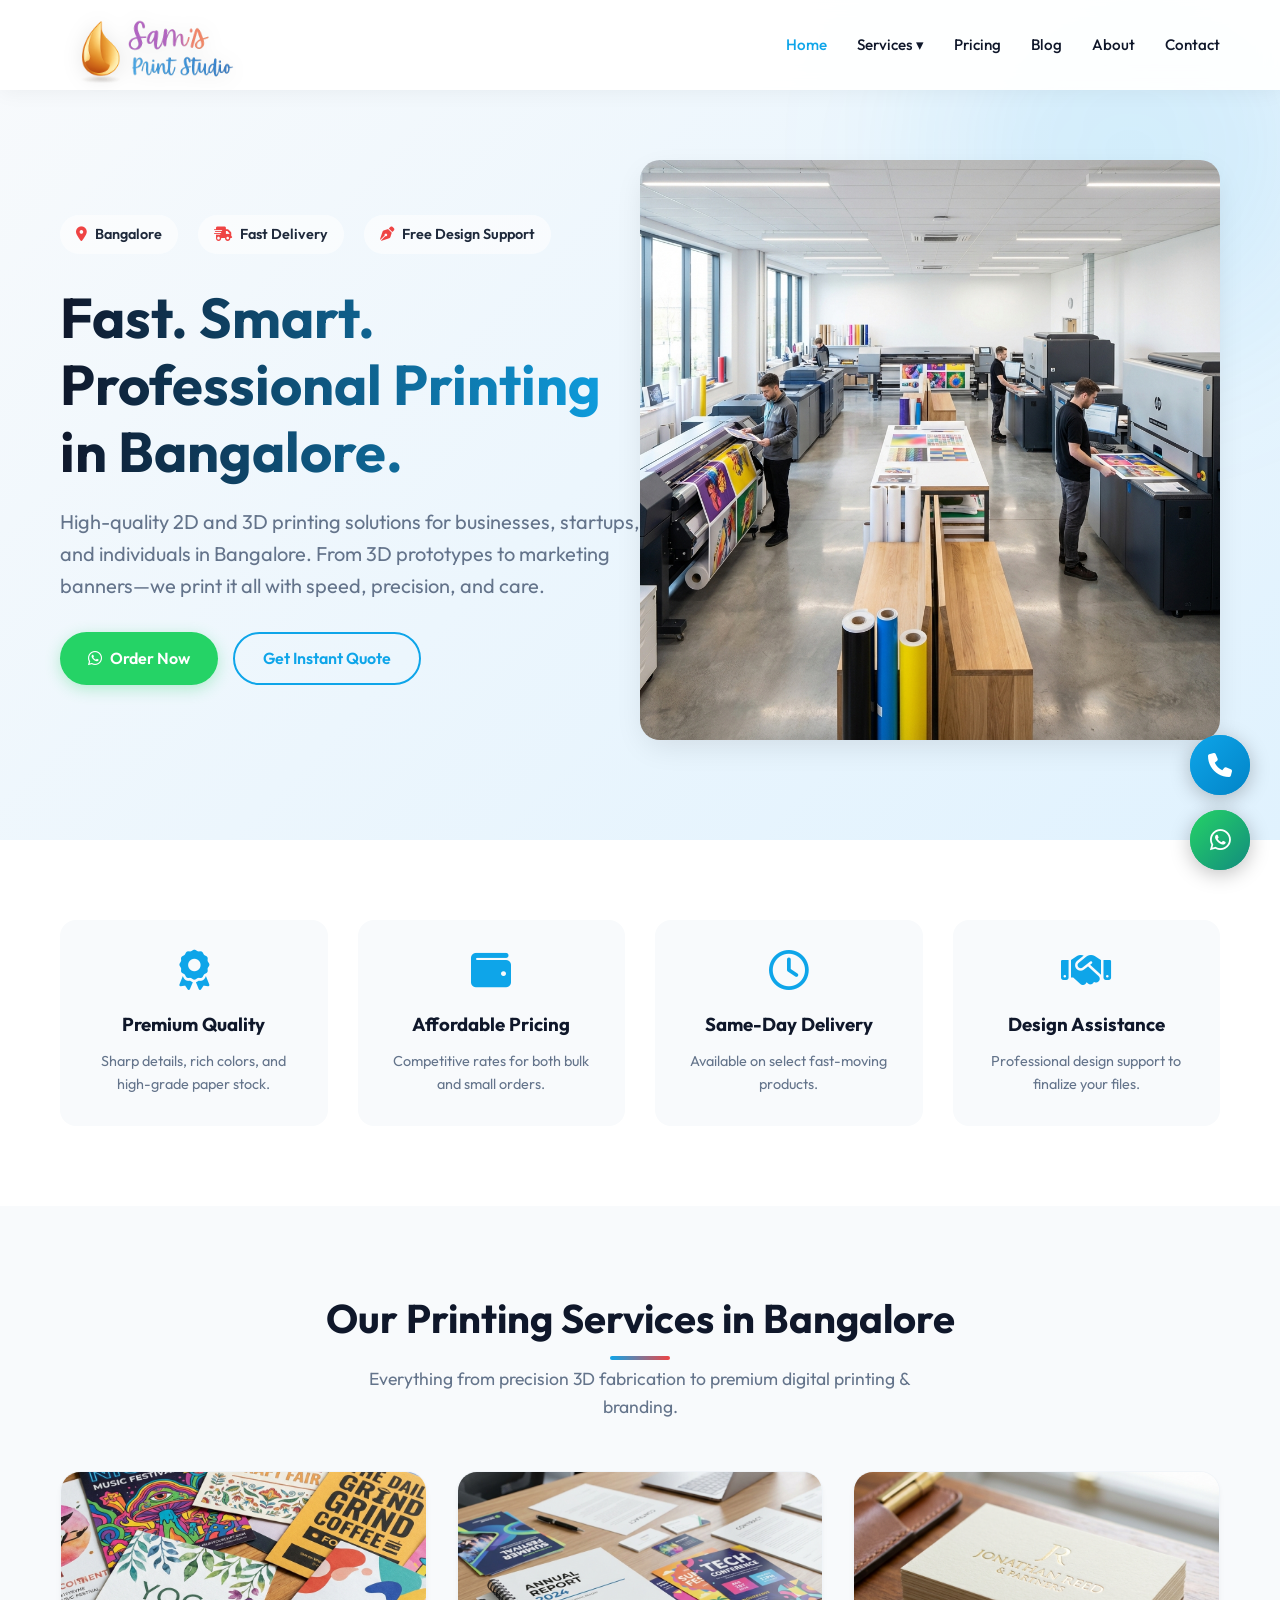
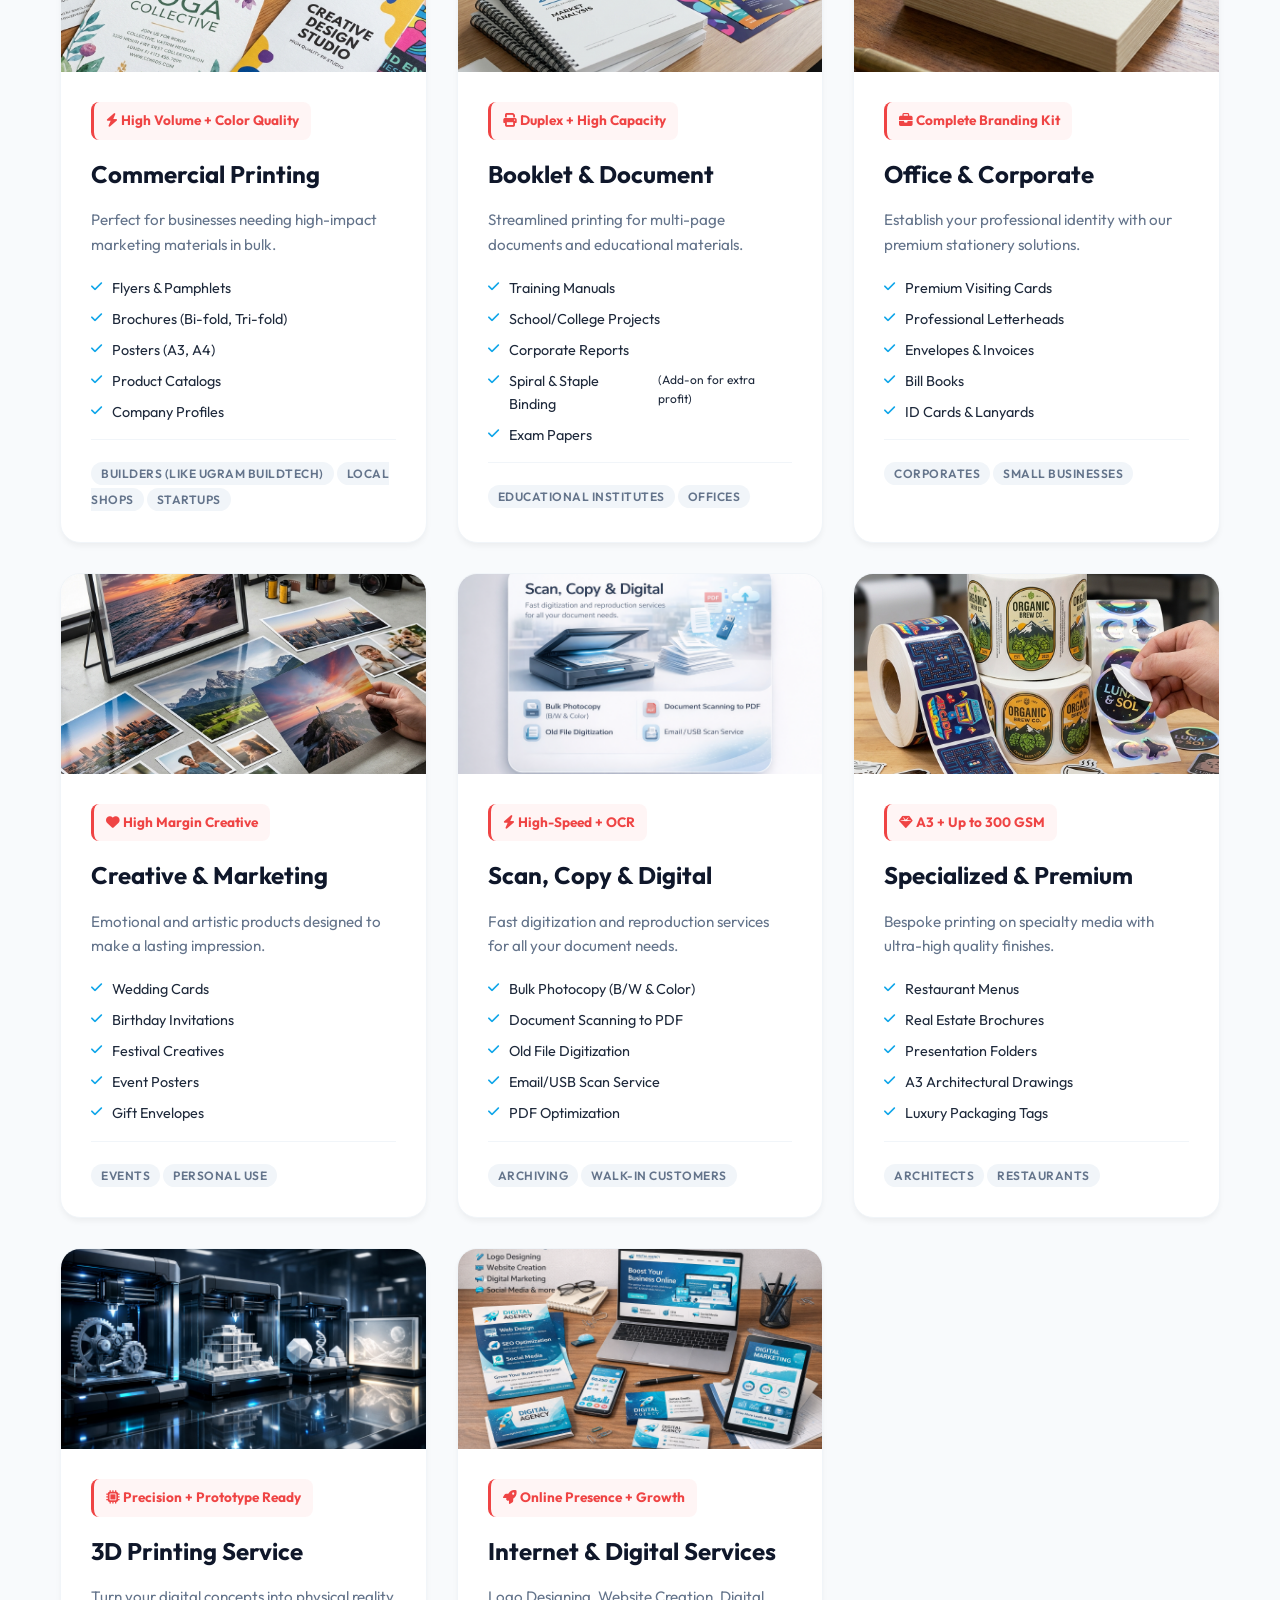
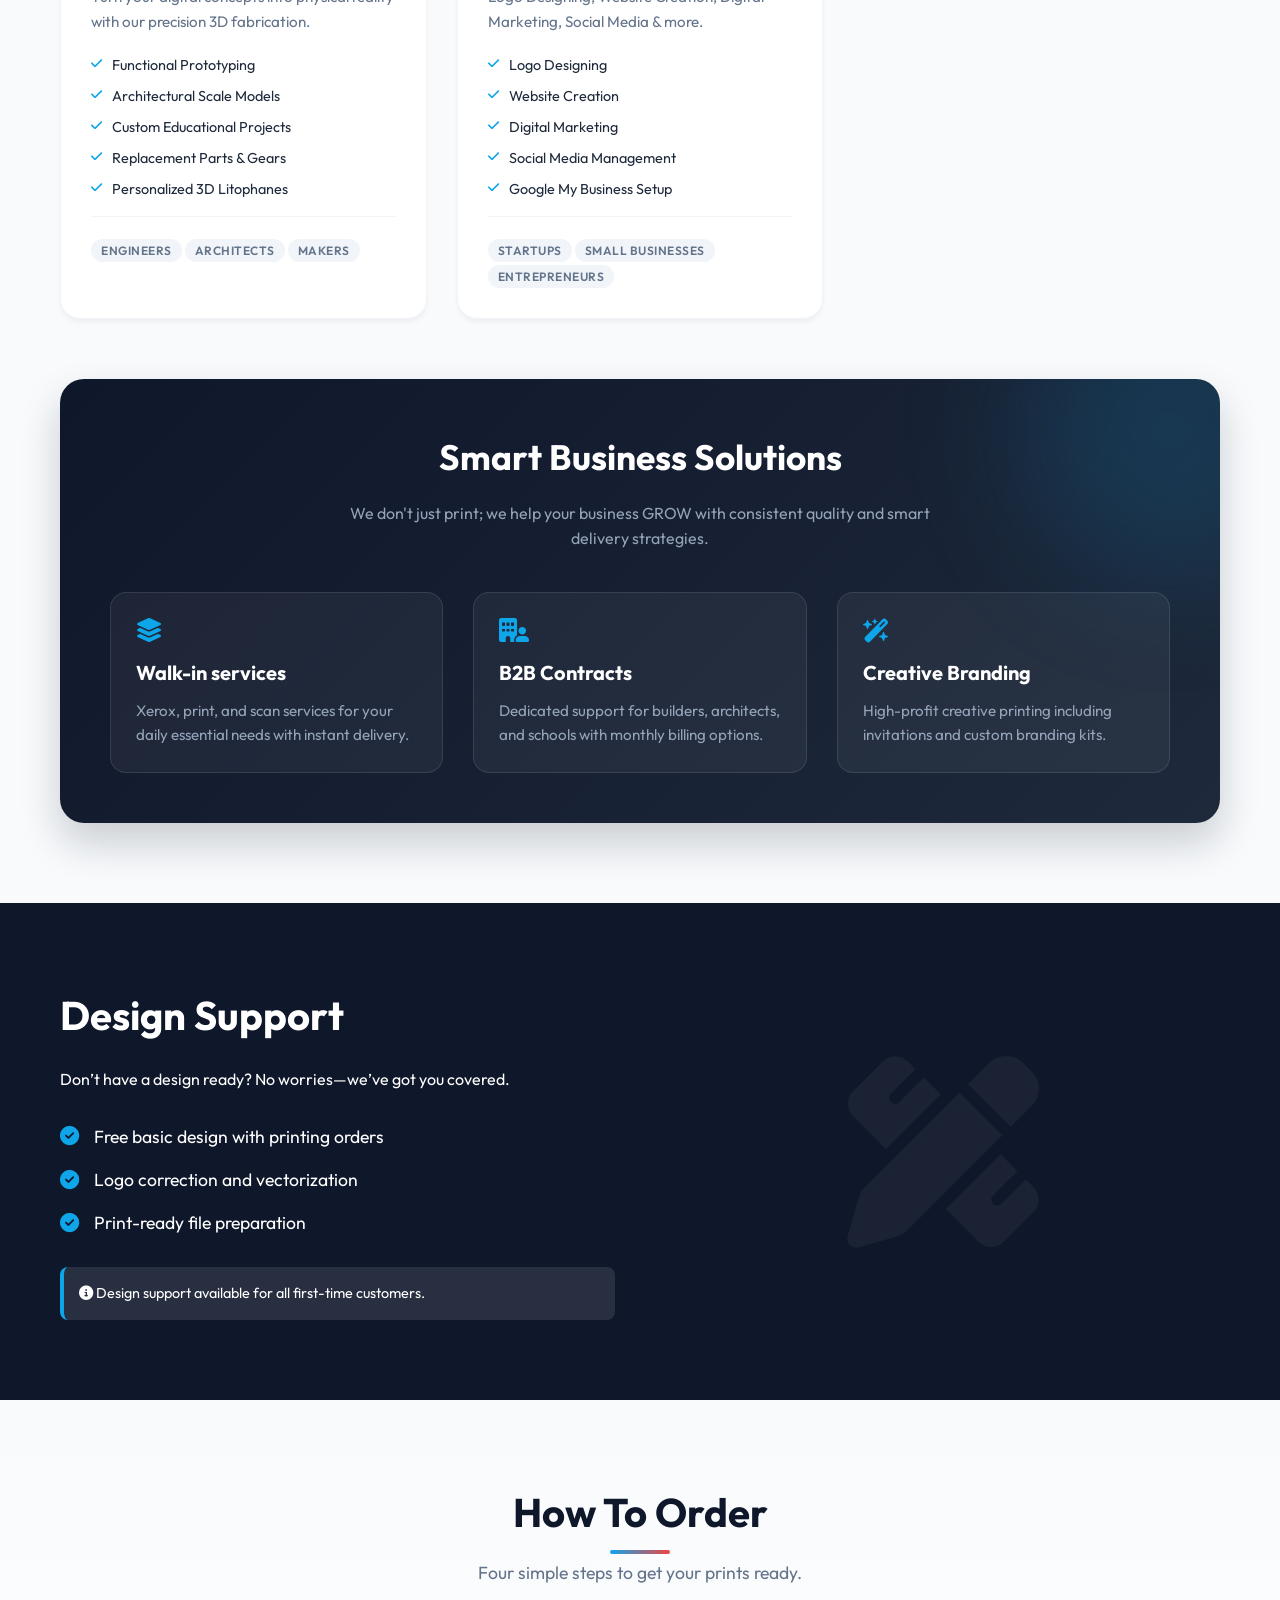
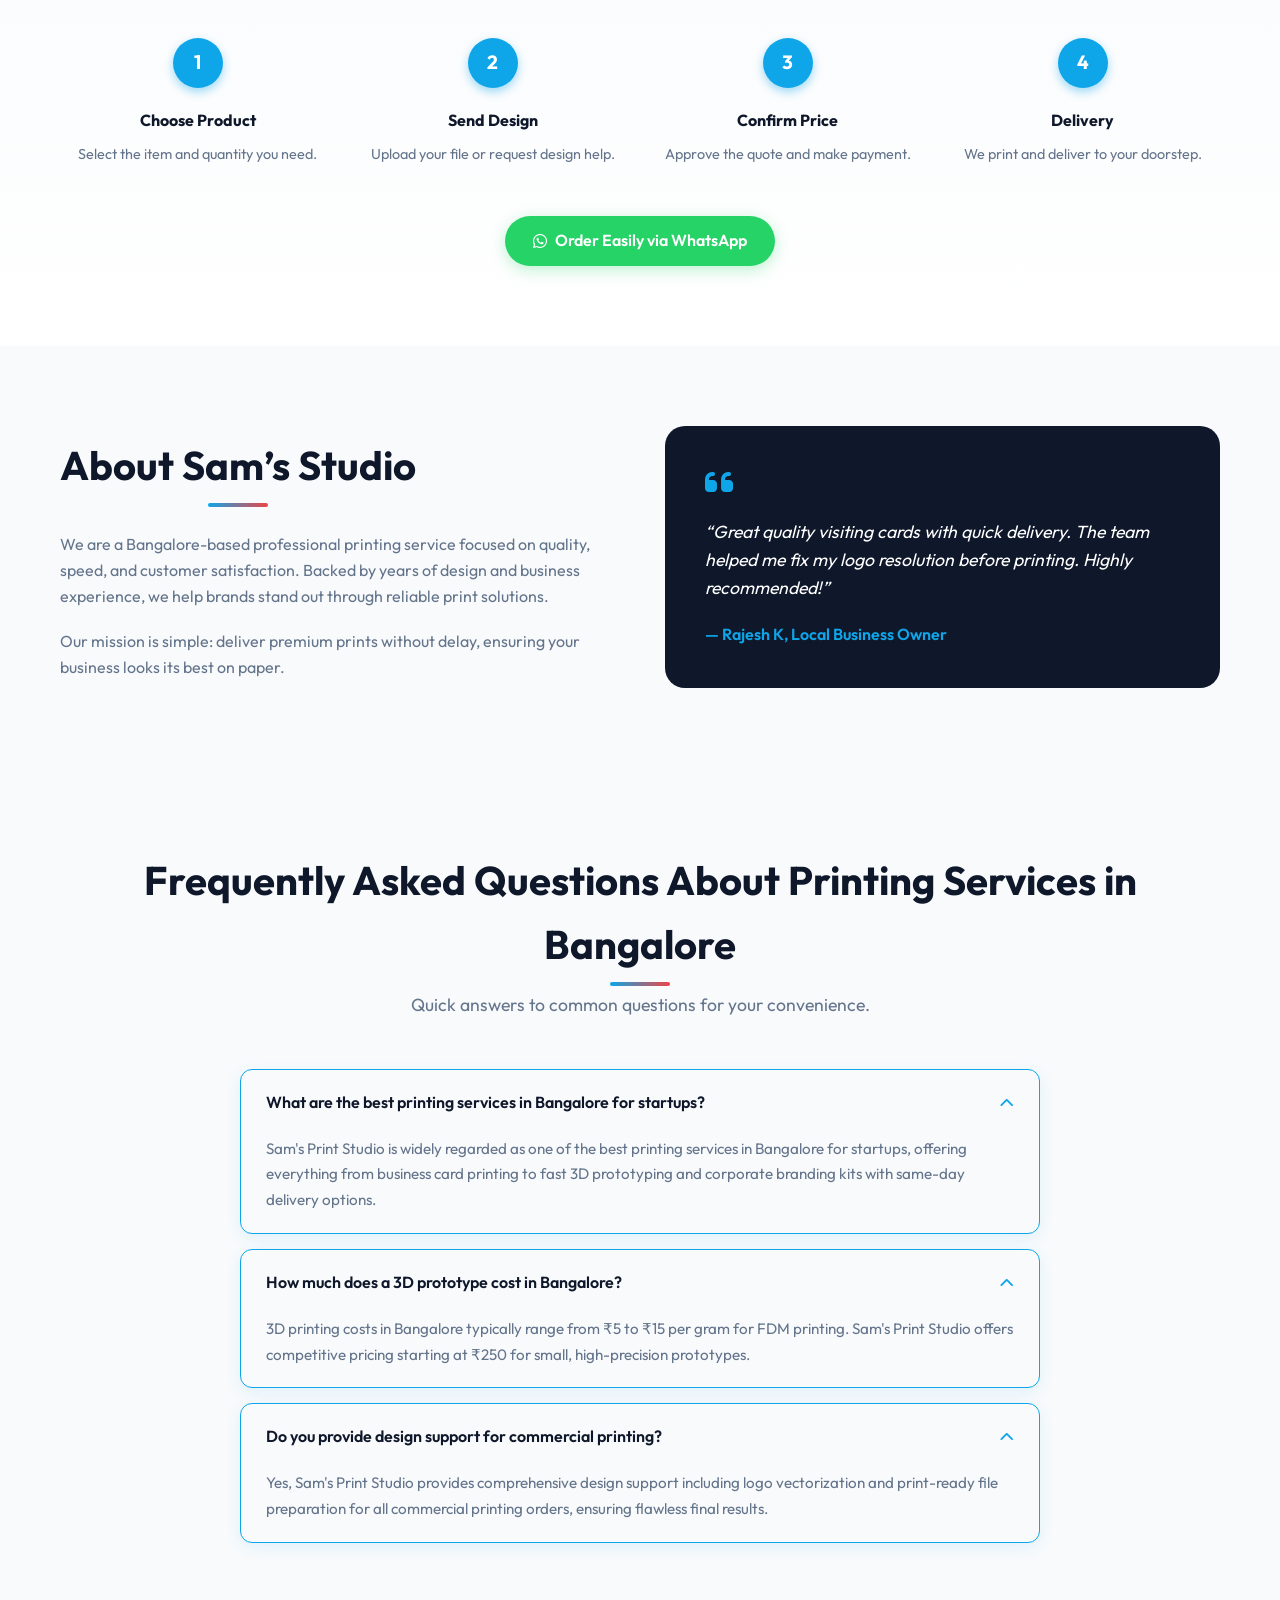
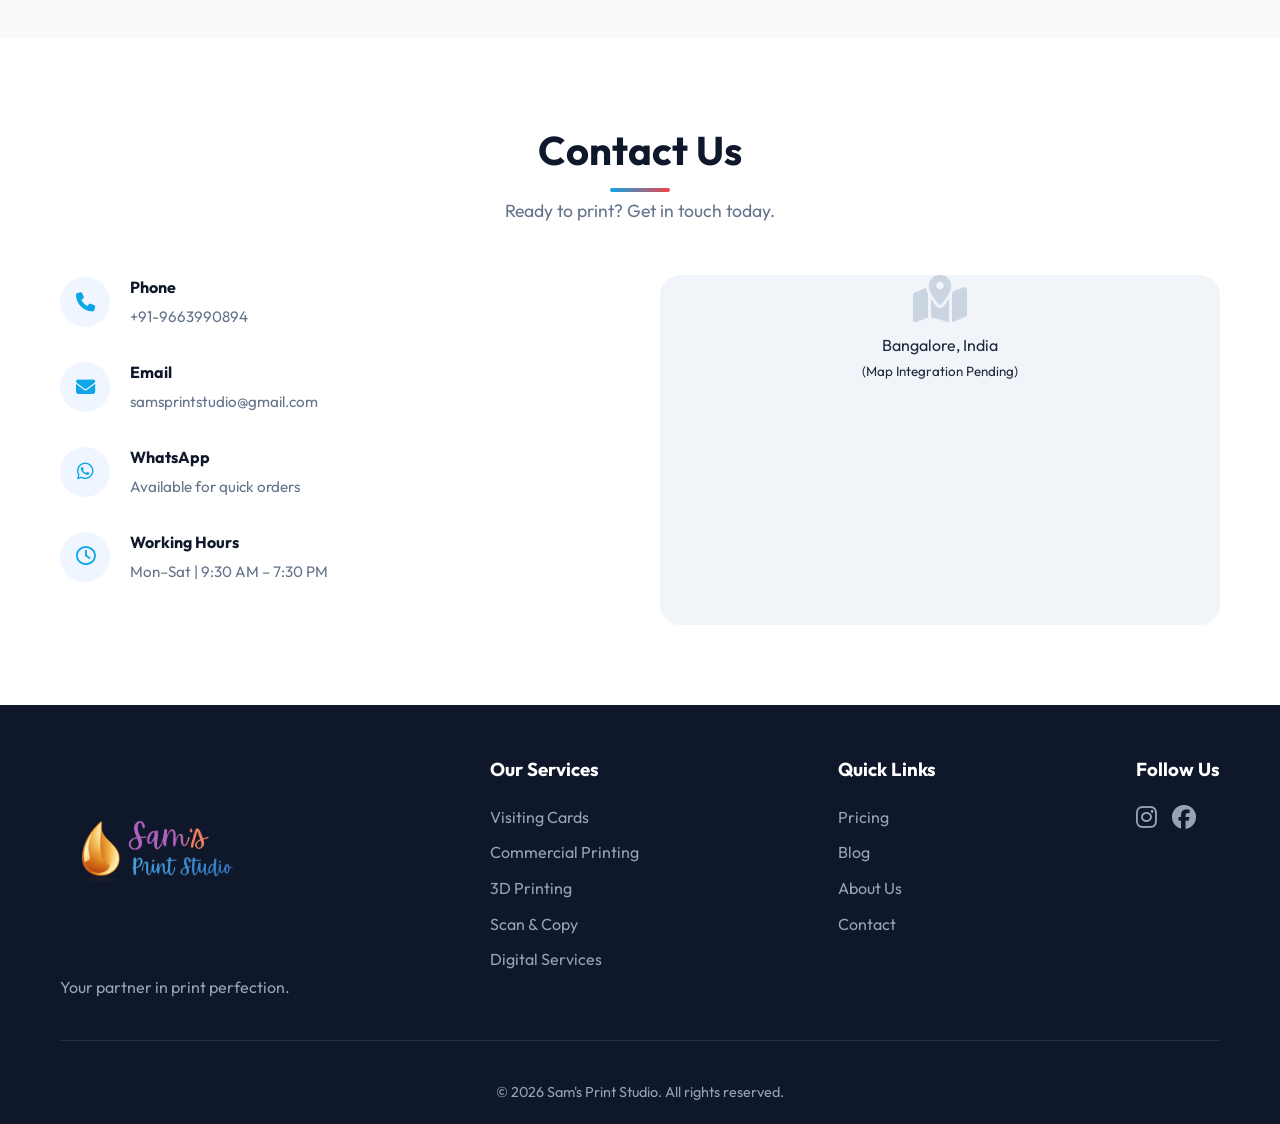
==== commit 33828de5: "SEO techinics" ====
--- a/index.html
+++ b/index.html
@@ -12,6 +12,22 @@
     <meta property="og:image" content="https://samsprintstudio.com/images/hero-printing-studio.png">
     <meta property="og:url" content="https://samsprintstudio.com">
     <meta property="og:type" content="LocalBusiness">
+    
+    <!-- Twitter Card Meta Tags -->
+    <meta name="twitter:card" content="summary_large_image">
+    <meta name="twitter:title" content="Sam’s Print Studio | Best Printing Services in Bangalore">
+    <meta name="twitter:description" content="Top-rated professional printing services in Bangalore. Fast 3D printing, premium visiting cards, flyers, digital copying, and expert design support.">
+    <meta name="twitter:image" content="https://samsprintstudio.com/images/hero-printing-studio.png">
+    
+    <!-- Advanced Indexing & Geo Meta Tags -->
+    <meta name="robots" content="index, follow, max-image-preview:large, max-snippet:-1, max-video-preview:-1">
+    <meta name="geo.region" content="IN-KA">
+    <meta name="geo.placename" content="Bengaluru">
+    
+    <link rel="canonical" href="https://samsprintstudio.com/">
+    <link rel="alternate" hreflang="en-IN" href="https://samsprintstudio.com/">
+    <link rel="alternate" hreflang="x-default" href="https://samsprintstudio.com/">
+
     <title>Sam’s Print Studio | Best Printing Services & 3D Printing in Bangalore</title>
 
     <!-- Google Fonts -->
@@ -25,13 +41,13 @@
 
     <link rel="stylesheet" href="styles.css">
 
-    <!-- Schema: LocalBusiness -->
+    <!-- Schema: LocalBusiness & FAQ & WebPage -->
     <script type="application/ld+json">
-    {
+    [{
         "@context": "https://schema.org",
         "@type": "LocalBusiness",
         "name": "Sam's Print Studio",
-        "description": "Premium 3D and 2D printing solutions in Bangalore. Visiting cards, brochures, digital services, and affordable 3D printing.",
+        "description": "Top-rated professional printing services in Bangalore. Fast 3D printing, premium visiting cards, flyers, digital copying, and expert design support.",
         "url": "https://samsprintstudio.com",
         "telephone": "+91-9663990894",
         "email": "samsprintstudio@gmail.com",
@@ -43,7 +59,27 @@
         },
         "openingHours": "Mo-Sa 09:30-19:30",
         "priceRange": "₹"
-    }
+    },
+    {
+        "@context": "https://schema.org",
+        "@type": "FAQPage",
+        "mainEntity": [
+            { "@type": "Question", "name": "What are the best printing services in Bangalore for startups?", "acceptedAnswer": { "@type": "Answer", "text": "Sam's Print Studio is widely regarded as one of the best printing services in Bangalore for startups, offering everything from business card printing to fast 3D prototyping and corporate branding kits with same-day delivery options." } },
+            { "@type": "Question", "name": "How much does a 3D prototype cost in Bangalore?", "acceptedAnswer": { "@type": "Answer", "text": "3D printing costs in Bangalore typically range from ₹5 to ₹15 per gram for FDM printing. Sam's Print Studio offers competitive pricing starting at ₹250 for small, high-precision prototypes." } },
+            { "@type": "Question", "name": "Do you provide design support for commercial printing?", "acceptedAnswer": { "@type": "Answer", "text": "Yes, Sam's Print Studio provides comprehensive design support including logo vectorization and print-ready file preparation for all commercial printing orders, ensuring flawless final results." } }
+        ]
+    },
+    {
+        "@context": "https://schema.org",
+        "@type": "WebPage",
+        "name": "Sam’s Print Studio | Best Printing Services & 3D Printing in Bangalore",
+        "datePublished": "2024-01-01T08:00:00+08:00",
+        "dateModified": "2026-04-01T08:00:00+08:00",
+        "author": {
+            "@type": "Organization",
+            "name": "Sam's Print Studio"
+        }
+    }]
     </script>
 </head>
 
@@ -458,6 +494,36 @@
         </div>
     </section>
 
+    <!-- FAQ for GEO -->
+    <section class="section-padding faq-section" id="faq" style="background: var(--bg-light);">
+        <div class="container">
+            <div class="section-title reveal">
+                <h2>Frequently Asked Questions About Printing Services in Bangalore</h2>
+                <p>Quick answers to common questions for your convenience.</p>
+            </div>
+            <div class="faq-list">
+                <div class="faq-item reveal">
+                    <div class="faq-question" onclick="toggleFaq(this)"><span>What are the best printing services in Bangalore for startups?</span><i class="fa-solid fa-chevron-down"></i></div>
+                    <div class="faq-answer">
+                        <div class="faq-answer-content">Sam's Print Studio is widely regarded as one of the best printing services in Bangalore for startups, offering everything from business card printing to fast 3D prototyping and corporate branding kits with same-day delivery options.</div>
+                    </div>
+                </div>
+                <div class="faq-item reveal">
+                    <div class="faq-question" onclick="toggleFaq(this)"><span>How much does a 3D prototype cost in Bangalore?</span><i class="fa-solid fa-chevron-down"></i></div>
+                    <div class="faq-answer">
+                        <div class="faq-answer-content">3D printing costs in Bangalore typically range from ₹5 to ₹15 per gram for FDM printing. Sam's Print Studio offers competitive pricing starting at ₹250 for small, high-precision prototypes.</div>
+                    </div>
+                </div>
+                <div class="faq-item reveal">
+                    <div class="faq-question" onclick="toggleFaq(this)"><span>Do you provide design support for commercial printing?</span><i class="fa-solid fa-chevron-down"></i></div>
+                    <div class="faq-answer">
+                        <div class="faq-answer-content">Yes, Sam's Print Studio provides comprehensive design support including logo vectorization and print-ready file preparation for all commercial printing orders, ensuring flawless final results.</div>
+                    </div>
+                </div>
+            </div>
+        </div>
+    </section>
+
     <!-- Contact -->
     <section class="section-padding contact" id="contact">
         <div class="container">
@@ -608,6 +674,8 @@
         window.addEventListener("scroll", reveal);
         // Trigger once on load
         reveal();
+        
+        function toggleFaq(el) { const item = el.parentElement; const active = item.classList.contains('active'); document.querySelectorAll('.faq-item').forEach(i => i.classList.remove('active')); if (!active) item.classList.add('active'); }
     </script>
 </body>
 
